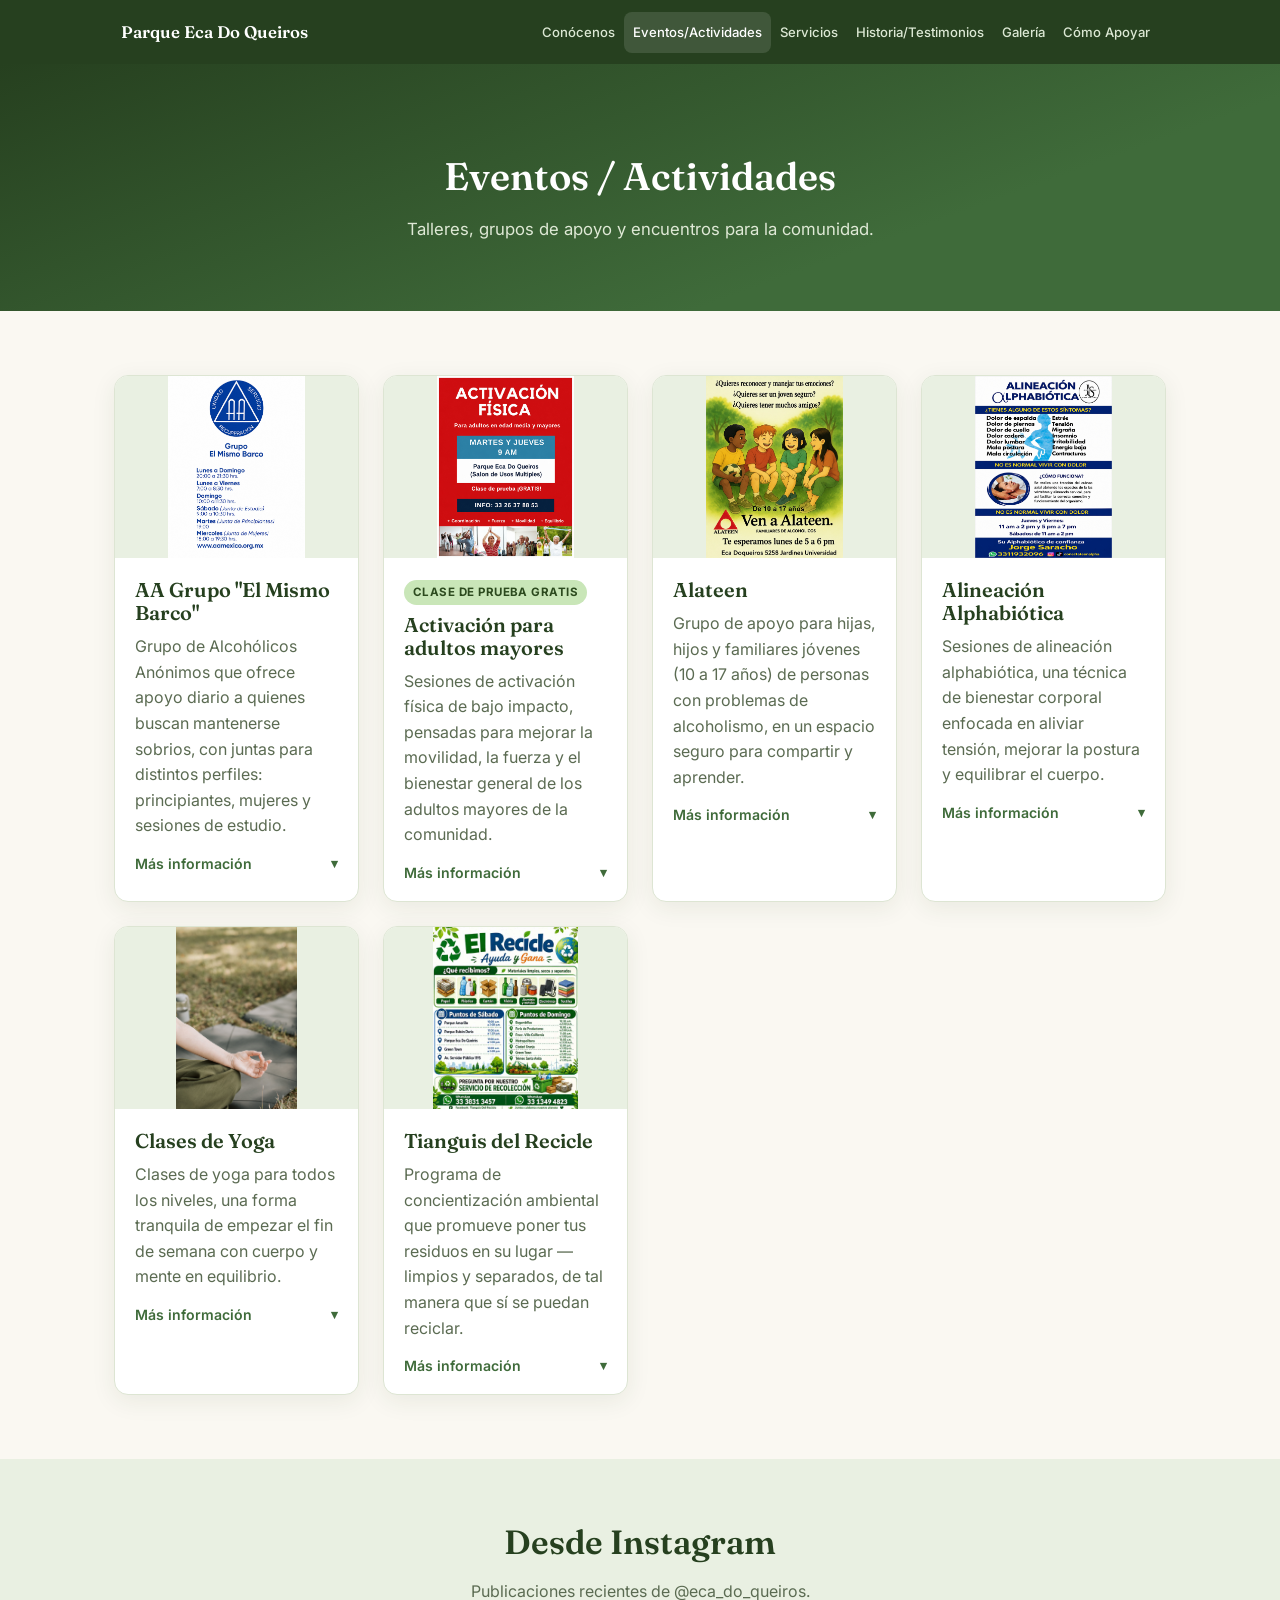
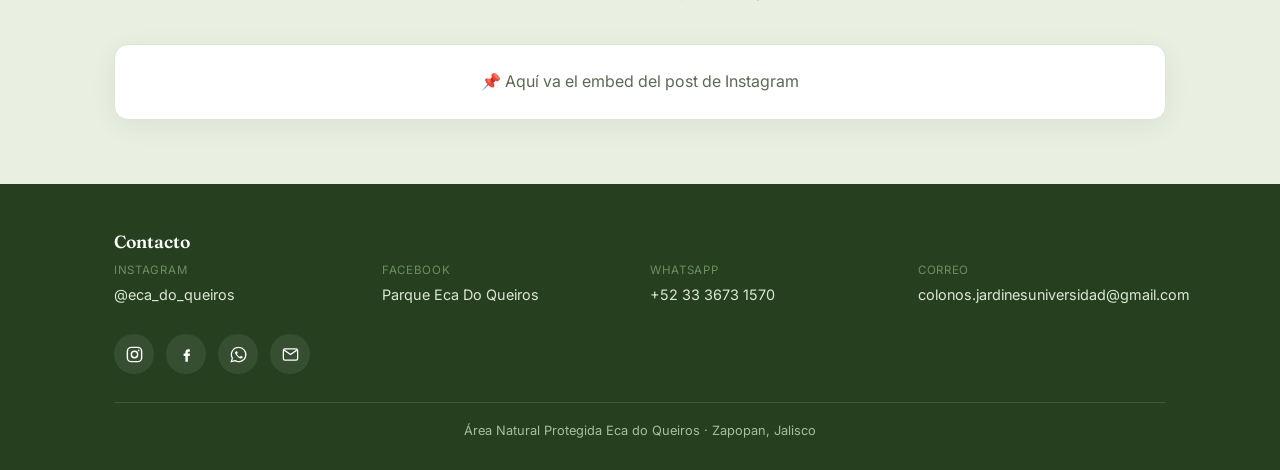
==== actividades.html @ 20d36bb4 "Update actividades.html" ====
<!DOCTYPE html>
<html lang="es">
<head>
<meta charset="UTF-8">
<meta name="viewport" content="width=device-width, initial-scale=1.0">
<title>Actividades · Parque Eca do Queiros</title>
<link rel="preconnect" href="https://fonts.googleapis.com">
<link href="https://fonts.googleapis.com/css2?family=Fraunces:wght@500;600;700&family=Inter:wght@400;500;600;700&display=swap" rel="stylesheet">
<link rel="stylesheet" href="css/style.css">
</head>
<body>

<nav class="navbar">
  <div class="nav-inner">
    <a class="nav-brand" href="index.html">Parque Eca Do Queiros</a>
    <button class="nav-toggle" aria-label="Abrir menú">☰</button>
    <ul class="nav-links">
      <li><a href="index.html">Conócenos</a></li>
      <li><a href="actividades.html" class="active">Eventos/Actividades</a></li>
      <li><a href="servicios.html">Servicios</a></li>
      <li><a href="historia.html">Historia/Testimonios</a></li>
      <li><a href="galeria.html">Galería</a></li>
      <li><a href="apoyar.html">Cómo Apoyar</a></li>
    </ul>
  </div>
</nav>

<header class="hero" style="padding-bottom:40px;">
  <div class="container">
    <h1 style="font-size:2.4rem;">Eventos / Actividades</h1>
    <p class="lead">Talleres, grupos de apoyo y encuentros para la comunidad.</p>
  </div>
</header>

<section class="section">
  <div class="container">
    <div class="grid">

      <!-- AA GRUPO EL MISMO BARCO -->
      <div class="card">
        <img class="card-photo" src="img/aa.jpg" alt="Flyer AA">
        <div class="card-body">
          <h3>AA Grupo "El Mismo Barco"</h3>
          <p>Grupo de Alcohólicos Anónimos que ofrece apoyo diario a quienes buscan mantenerse sobrios, con juntas para distintos perfiles: principiantes, mujeres y sesiones de estudio.</p>

          <button class="card-toggle">Más información <span class="chevron">▾</span></button>
          <div class="card-details">
            <div class="card-details-inner">
              <p style="margin.bottom:10px;"><strong>Horarios:</strong></p>
              <ul class="schedule-list">
                <li><span>Lunes a domingo</span><span class="price">8:00 pm – 9:30 pm</span></li>
                <li><span>Lunes a viernes</span><span class="price">7:00 am – 8:30 am</span></li>        
                <li><span>Martes<br>(junta de principiantes)</span><span class="price">7:00 pm</span></li>
                <li><span>Miércoles<br>(junta de mujeres)</span><span class="price">6:00 pm – 7:30 pm</span></li>
                <li><span>Sábados<br>(junta de estudio)</span><span class="price">9:00 am – 10:30 am</span></li>
                <li><span>Domingos</span><span class="price">10:00 am – 11:30 am</span></li>
              </ul>
            <p style="margin-bottom:10px;"><strong>Dónde:</strong> Salón de usos múltiples</p>
            </div>
          </div>
        </div>
      </div>

      <!-- ACTIVACIÓN PARA ADULTOS MAYORES -->
      <div class="card">
        <img class="card-photo" src="img/activacion.jpg" alt="Flyer activacion">
        <div class="card-body">
          <span class="pending-tag" style="background:#c9e6b8; color:#2c4a1e;">Clase de prueba gratis</span>
          <h3>Activación para adultos mayores</h3>
          <p>Sesiones de activación física de bajo impacto, pensadas para mejorar la movilidad, la fuerza y el bienestar general de los adultos mayores de la comunidad.</p>

          <button class="card-toggle">Más información <span class="chevron">▾</span></button>
          <div class="card-details">
            <div class="card-details-inner">
              <p><strong>Horario:</strong>
                <ul class="schedule-list">
                  <li><span>Martes y jueves</span><span class="price">9:00 am</span></li>
                </ul>
              <p><strong>Dónde:</strong> Área abierta del parque</p>
              <p style="margin:0;"><strong>Más información:</strong><br>
              WhatsApp: <a href="https://wa.me/523326378853" target="_blank" rel="noopener">33 2637 8853</a></p>
            </div>
          </div>
        </div>
      </div>

      <!-- ALATEEN -->
      <div class="card">
        <img class="card-photo" src="img/alateen.jpg" alt="Flyer alateen">
        <div class="card-body">
          <h3>Alateen</h3>
          <p>Grupo de apoyo para hijas, hijos y familiares jóvenes (10 a 17 años) de personas con problemas de alcoholismo, en un espacio seguro para compartir y aprender.</p>

          <button class="card-toggle">Más información <span class="chevron">▾</span></button>
          <div class="card-details">
            <div class="card-details-inner">
              <p><strong>Horario:</strong>
              <ul class="schedule-list">
                 <li><span>Lunes</span><span class="price">5:00 pm – 6:00 pm</span></li>
                </ul>
              <p><strong>Dónde:</strong> Salón de usos múltiples</p>
              <p style="margin:0;"><strong>Dirigido a:</strong> Familiares de personas alcohólicas, de 10 a 17 años.</p>
            </div>
          </div>
        </div>
      </div>

      <!-- ALINEACIÓN ALPHABIÓTICA -->
      <div class="card">
        <img class="card-photo" src="img/alineacion.jpg" alt="Alineacion alphabiotica">
        <div class="card-body">
          <h3>Alineación Alphabiótica</h3>
          <p>Sesiones de alineación alphabiótica, una técnica de bienestar corporal enfocada en aliviar tensión, mejorar la postura y equilibrar el cuerpo.</p>

          <button class="card-toggle">Más información <span class="chevron">▾</span></button>
          <div class="card-details">
            <div class="card-details-inner">
               <p style="margin.bottom:10px;"><strong>Horarios:</strong></p>
              <ul class="schedule-list">
                <li><span>Jueves y viernes</span><span class="price">11:00 am – 2:00 pm</span></li>
                <li><span>Jueves y viernes</span><span class="price">5:00 pm – 7:00 pm</span></li>
                <li><span>Sábados</span><span class="price">11:00 am – 2:00 pm</span></li>
              </ul>
              <p style="margin-bottom:10px;"><strong>Dónde:</strong> Salón de usos múltiples</p>
            </div>
          </div>
        </div>
      </div>

      <!-- YOGA -->
      <div class="card">
        <img class="card-photo" src="img/yoga.jpg" alt="Clase de yoga">
        <div class="card-body">
          <h3>Clases de Yoga</h3>
          <p>Clases de yoga para todos los niveles, una forma tranquila de empezar el fin de semana con cuerpo y mente en equilibrio.</p>

          <button class="card-toggle">Más información <span class="chevron">▾</span></button>
          <div class="card-details">
            <div class="card-details-inner">
              <p><strong>Horario:</strong>
              <ul class="schedule-list">
                 <li><span>Sábados</span><span class="price">8:00 am – 9:00 am</span></li>
                </ul>
              <p style="margin:0;"><strong>Dónde:</strong> Área abierta del parque</p>
              <p style="margin:0;"><strong>Más información:</strong><br>
              WhatsApp: <a href="https://wa.me/523336731570" target="_blank" rel="noopener">+52 33 3673 1570</a></p>
            </div>
          </div>
        </div>
      </div>

      <!-- TIANGUIS DEL RECICLE -->
      <div class="card">
        <img class="card-photo" src="img/tianguis.jpg" alt="Flyer tianguis">
        <div class="card-body">
          <h3>Tianguis del Recicle</h3>
          <p>Programa de concientización ambiental que promueve poner tus residuos en su lugar — limpios y separados, de tal manera que sí se puedan reciclar.</p>

          <button class="card-toggle">Más información <span class="chevron">▾</span></button>
          <div class="card-details">
            <div class="card-details-inner">
              <p><strong>Horario:</strong>
              <ul class="schedule-list">
                 <li><span>Sábados</span><span class="price">11:00 am – 1:00 pm</span></li>
               </ul>
              <p style="margin:0;"><strong>Dónde:</strong> Enfrente del ecobloque</p>            
            </div>
          </div>
        </div>
      </div>

    </div>
  </div>
</section>

<!-- ===================== INSTAGRAM EMBEBIDO ===================== -->
<section class="section section-alt">
  <div class="container">
    <div class="section-head">
      <h2>Desde Instagram</h2>
      <p>Publicaciones recientes de @eca_do_queiros.</p>
    </div>

    <!--
      ======================================================================
      CÓMO EMBEBER UN POST DE INSTAGRAM (para quien edite el sitio):

      1. Abre el post en Instagram (desde la app o la web).
      2. Toca los tres puntos (•••) → "Insertar" / "Embed".
      3. Instagram te da un bloque de código <blockquote class="instagram-media">...
         Cópialo completo.
      4. Pega ese bloque en lugar del <blockquote> de ejemplo de abajo.
      5. Asegúrate de que este script siga presente al final de la página:
         <script async src="https://www.instagram.com/embed.js"></script>
         (ya está incluido más abajo, no lo borres).

      NOTA: solo funciona con publicaciones del feed o reels ya guardados.
      Las historias (que desaparecen en 24h) no se pueden embeber así.
      ======================================================================
    -->
    <div class="embed-wrap" style="padding:24px; text-align:center;">
      <p style="margin:0; color:var(--text-soft);">
        📌 Aquí va el embed del post de Instagram 
      </p>
    </div>
    <!-- Ejemplo de cómo se vería el bloque real (reemplázalo):
    <blockquote class="instagram-media" data-instgrm-permalink="https://www.instagram.com/p/EJEMPLO/">
    </blockquote>
    <script async src="https://www.instagram.com/embed.js"></script>
    -->
  </div>
</section>

<footer>
  <div class="container">
    <h3>Contacto</h3>
    <div class="footer-grid">
      <div class="footer-item"><span class="label">Instagram</span>@eca_do_queiros</div>
      <div class="footer-item"><span class="label">Facebook</span>Parque Eca Do Queiros</div>
      <div class="footer-item"><span class="label">WhatsApp</span>+52 33 3673 1570</div>
      <div class="footer-item"><span class="label">Correo</span>colonos.jardinesuniversidad@gmail.com</div>
    </div>
    <div class="social-icons">
      <a href="https://instagram.com/eca_do_queiros" target="_blank" rel="noopener" aria-label="Instagram">
        <svg viewBox="0 0 24 24"><rect x="3" y="3" width="18" height="18" rx="5" fill="none" stroke="currentColor" stroke-width="1.8"/><circle cx="12" cy="12" r="4" fill="none" stroke="currentColor" stroke-width="1.8"/><circle cx="17.2" cy="6.8" r="1.1" fill="currentColor"/></svg>
      </a>
      <a href="https://facebook.com/ParqueEcaDoQueiros" target="_blank" rel="noopener" aria-label="Facebook">
        <svg viewBox="0 0 24 24"><path d="M14 8.5h2.2V5.3h-2.2c-2 0-3.4 1.4-3.4 3.6v1.9H8.4v3.1h2.2V21h3.1v-7.1h2.3l.4-3.1h-2.7V9.2c0-.5.3-.7.8-.7Z" fill="currentColor"/></svg>
      </a>
      <a href="https://wa.me/523336731570" target="_blank" rel="noopener" aria-label="WhatsApp">
        <svg viewBox="0 0 24 24"><path d="M12 3a9 9 0 0 0-7.7 13.6L3 21l4.6-1.3A9 9 0 1 0 12 3Z" fill="none" stroke="currentColor" stroke-width="1.6"/><path d="M8.7 8.4c.2-.5.4-.5.6-.5h.5c.2 0 .4 0 .5.4.2.5.6 1.5.6 1.6.1.1.1.3 0 .4-.1.2-.1.3-.3.4l-.4.5c-.1.2-.3.3-.1.6.2.3.7 1.1 1.5 1.8.9.8 1.6 1 1.9 1.2.3.1.4.1.6-.1l.6-.7c.2-.2.4-.2.6-.1l1.5.7c.2.1.3.1.4.3.1.2.1.9-.2 1.3-.3.5-1.3 1-1.9 1-.6 0-1.9-.3-3.6-1.7-2-1.7-3.2-3.7-3.4-4.3-.2-.6-.7-1.5-.2-2.6Z" fill="currentColor"/></svg>
      </a>
      <a href="mailto:colonos.jardinesuniversidad@gmail.com" aria-label="Correo">
        <svg viewBox="0 0 24 24"><rect x="3" y="5" width="18" height="14" rx="2" fill="none" stroke="currentColor" stroke-width="1.6"/><path d="M4 6.5 12 12l8-5.5" fill="none" stroke="currentColor" stroke-width="1.6"/></svg>
      </a>
    </div>
    <div class="footer-bottom">Área Natural Protegida Eca do Queiros · Zapopan, Jalisco</div>
  </div>
</footer>

<script src="js/main.js"></script>
</body>
</html>
---- css/style.css ----
/* ==========================================================
   Área Natural Protegida Eca do Queiros — hoja de estilos
   Paleta: verdes del parque + crema cálido
   ========================================================== */

:root {
  --green-dark: #26401f;
  --green-mid: #3f6b3a;
  --green-soft: #6b8f5f;
  --green-pale: #e9f0e2;
  --cream: #faf8f2;
  --text: #223019;
  --text-soft: #5b6b52;
  --border: #dde5d3;
  --white: #ffffff;
  --shadow: 0 6px 24px rgba(38, 64, 31, 0.08);
  --radius: 14px;
}

* { box-sizing: border-box; }

html { scroll-behavior: smooth; }

body {
  margin: 0;
  font-family: 'Inter', -apple-system, BlinkMacSystemFont, 'Segoe UI', sans-serif;
  color: var(--text);
  background: var(--cream);
  line-height: 1.6;
}

h1, h2, h3 {
  font-family: 'Fraunces', Georgia, serif;
  color: var(--green-dark);
  line-height: 1.15;
  margin: 0 0 0.5em;
}

h1 { font-size: clamp(2rem, 5vw, 3.2rem); font-weight: 600; }
h2 { font-size: clamp(1.5rem, 3vw, 2.1rem); font-weight: 600; }
h3 { font-size: 1.25rem; font-weight: 600; }

p { margin: 0 0 1em; color: var(--text-soft); }

a { color: inherit; }

.container {
  max-width: 1100px;
  margin: 0 auto;
  padding: 0 24px;
}

/* ---------- Navbar ---------- */
.navbar {
  background: var(--green-dark);
  position: sticky;
  top: 0;
  z-index: 50;
}
.nav-inner {
  max-width: 1280px;
  margin: 0 auto;
  padding: 0 24px;
  display: flex;
  align-items: center;
  justify-content: space-around;
  height: 64px;
}
.nav-brand {
  color: var(--white);
  font-family: 'Fraunces', serif;
  font-weight: 600;
  font-size: 1.05rem;
  text-decoration: none;
  white-space: nowrap;
  margin-right: 32px;
  flex-shrink: 0;
}
.nav-links {
  display: flex;
  gap: 0;
  list-style: none;
  margin: 0; padding: 0;
  flex-wrap: nowrap;
}
.nav-links a {
  display: block;
  color: #dce8d4;
  text-decoration: none;
  white-space: nowrap;
  font-size: 0.82rem;
  font-weight: 500;
  padding: 10px 9px;
  border-radius: 8px;
  transition: background 0.15s, color 0.15s;
}
.nav-links a:hover,
.nav-links a.active {
  background: rgba(255,255,255,0.12);
  color: var(--white);
}
.nav-toggle {
  display: none;
  background: none;
  border: none;
  color: var(--white);
  font-size: 1.5rem;
  cursor: pointer;
}

@media (max-width: 860px) {
  .nav-toggle { display: block; }
  .nav-links {
    position: absolute;
    top: 64px; left: 0; right: 0;
    background: var(--green-dark);
    flex-direction: column;
    padding: 8px 16px 16px;
    display: none;
  }
  .nav-links.open { display: flex; }
}

/* ---------- Hero ---------- */
.hero {
  background: linear-gradient(160deg, var(--green-dark), var(--green-mid) 70%);
  color: var(--white);
  text-align: center;
  padding: 90px 24px 70px;
}
.hero h1 { color: var(--white); margin-bottom: 18px; }
.hero p.lead {
  color: #dfe9d6;
  max-width: 620px;
  margin: 0 auto 28px;
  font-size: 1.05rem;
}
.hero-location {
  display: inline-flex;
  align-items: center;
  gap: 6px;
  color: #cfe0c4;
  text-decoration: none;
  font-size: 0.92rem;
  margin-bottom: 32px;
}
.hero-actions {
  display: flex;
  gap: 14px;
  justify-content: center;
  flex-wrap: wrap;
}

/* ---------- Buttons ---------- */
.btn {
  display: inline-flex;
  align-items: center;
  gap: 8px;
  padding: 12px 22px;
  border-radius: 999px;
  font-weight: 600;
  font-size: 0.92rem;
  text-decoration: none;
  border: 1.5px solid transparent;
  cursor: pointer;
  transition: transform 0.15s, background 0.15s;
}
.btn:hover { transform: translateY(-1px); }
.btn-primary { background: var(--white); color: var(--green-dark); }
.btn-outline { background: transparent; color: var(--white); border-color: rgba(255,255,255,0.5); }

/* ---------- Sections ---------- */
.section { padding: 64px 24px; }
.section-alt { background: var(--green-pale); }
.section-head { text-align: center; max-width: 640px; margin: 0 auto 40px; }

/* ---------- Cards / grid ---------- */
.grid {
  display: grid;
  gap: 24px;
  grid-template-columns: repeat(auto-fit, minmax(230px, 1fr));
}
.card {
  background: var(--white);
  border: 1px solid var(--border);
  border-radius: var(--radius);
  overflow: hidden;
  box-shadow: var(--shadow);
  display: flex;
  flex-direction: column;
}
.card-body { padding: 20px; }
.card-icon {
  width: 42px; height: 42px;
  display: flex; align-items: center; justify-content: center;
  background: var(--green-pale);
  border-radius: 10px;
  font-size: 1.3rem;
  margin-bottom: 12px;
}
.card ul { margin: 10px 0 0; padding-left: 18px; color: var(--text-soft); font-size: 0.94rem; }
.card .meta { font-size: 0.85rem; color: var(--green-mid); font-weight: 600; margin-top: 10px; }

/* ---------- Photo placeholder ---------- */
.photo-placeholder {
  aspect-ratio: 4 / 3;
  width: 100%;
  background: repeating-linear-gradient(135deg, #eef2e8, #eef2e8 10px, #e4ead9 10px, #e4ead9 20px);
  border: 2px dashed var(--green-soft);
  display: flex;
  align-items: center;
  justify-content: center;
  text-align: center;
  color: var(--green-mid);
  font-size: 0.85rem;
  font-weight: 600;
  padding: 12px;
}

/* ---------- Info box ---------- */
.info-box {
  background: var(--white);
  border: 1px solid var(--border);
  border-radius: var(--radius);
  padding: 20px 24px;
  margin: 18px 0;
}
.info-box.pending {
  border-style: dashed;
  border-color: var(--green-soft);
  background: var(--green-pale);
}
.pending-tag {
  display: inline-block;
  background: #f4c94a;
  color: #4a3a00;
  font-size: 0.72rem;
  font-weight: 700;
  text-transform: uppercase;
  letter-spacing: 0.04em;
  padding: 3px 9px;
  border-radius: 999px;
  margin-bottom: 8px;
}

/* ---------- Table ---------- */
table.simple {
  width: 100%;
  border-collapse: collapse;
  background: var(--white);
  border-radius: var(--radius);
  overflow: hidden;
  box-shadow: var(--shadow);
}
table.simple th, table.simple td {
  padding: 12px 16px;
  text-align: left;
  border-bottom: 1px solid var(--border);
  font-size: 0.94rem;
}
table.simple th {
  background: var(--green-dark);
  color: var(--white);
  font-weight: 600;
}

/* ---------- Testimonials ---------- */
.testimonial {
  background: var(--white);
  border-radius: var(--radius);
  padding: 24px;
  box-shadow: var(--shadow);
  border-left: 4px solid var(--green-mid);
}
.testimonial .name { font-weight: 600; color: var(--green-dark); margin-top: 10px; }

/* ---------- Gallery ---------- */
.gallery-grid {
  display: grid;
  grid-template-columns: repeat(auto-fit, minmax(180px, 1fr));
  gap: 14px;
}

/* ---------- Footer ---------- */
footer {
  background: var(--green-dark);
  color: #dce8d4;
  padding: 48px 24px 28px;
}
footer h3 { color: var(--white); font-size: 1.1rem; }
.footer-grid {
  display: grid;
  grid-template-columns: repeat(auto-fit, minmax(160px, 1fr));
  gap: 20px;
  margin-bottom: 28px;
}
.footer-item { font-size: 0.9rem; }
.footer-item .label {
  display: block;
  text-transform: uppercase;
  font-size: 0.72rem;
  letter-spacing: 0.06em;
  color: var(--green-soft);
  margin-bottom: 4px;
}
.social-icons {
  display: flex;
  gap: 12px;
  margin-bottom: 28px;
}
.social-icons a {
  width: 40px; height: 40px;
  border-radius: 50%;
  background: rgba(255,255,255,0.08);
  display: flex;
  align-items: center;
  justify-content: center;
  color: var(--white);
  text-decoration: none;
  transition: background 0.15s, transform 0.15s;
}
.social-icons a:hover {
  background: rgba(255,255,255,0.2);
  transform: translateY(-2px);
}
.social-icons svg { width: 19px; height: 19px; fill: currentColor; }
.footer-bottom {
  border-top: 1px solid rgba(255,255,255,0.12);
  padding-top: 18px;
  font-size: 0.8rem;
  color: #a9bd9c;
  text-align: center;
}

/* ---------- Embed wrappers ---------- */
.embed-wrap {
  border-radius: var(--radius);
  overflow: hidden;
  box-shadow: var(--shadow);
  border: 1px solid var(--border);
  background: var(--white);
}
.embed-wrap iframe { display: block; width: 100%; border: none; }

/* ---------- Card toggle (clic para ver más) ---------- */
.card-toggle {
  display: flex;
  align-items: center;
  justify-content: space-between;
  width: 100%;
  background: none;
  border: none;
  padding: 0;
  margin-top: 14px;
  cursor: pointer;
  font-weight: 600;
  font-size: 0.88rem;
  color: var(--green-mid);
  font-family: inherit;
}
.card-toggle .chevron {
  transition: transform 0.2s ease;
  font-size: 0.8rem;
}
.card.open .card-toggle .chevron { transform: rotate(180deg); }
.card-details {
  max-height: 0;
  overflow: hidden;
  transition: max-height 0.3s ease;
}
.card.open .card-details { max-height: 700px; }
.card-details-inner {
  padding-top: 14px;
  margin-top: 14px;
  border-top: 1px solid var(--border);
  font-size: 0.92rem;
}
.card-details-inner p { margin: 0 0 10px; }
.card-details-inner ul { margin: 0 0 10px; padding-left: 18px; }
.menu-list { list-style: none; margin: 0; padding: 0; }
.menu-list li {
  display: flex;
  justify-content: space-between;
  padding: 6px 0;
  border-bottom: 1px dashed var(--border);
  font-size: 0.92rem;
}
.menu-list li:last-child { border-bottom: none; }
.menu-list .price { font-weight: 600; color: var(--green-dark); }

/* Variante para horarios con textos largos (día + rango de horas) */
.schedule-list {
  list-style: none;
  margin: 0;
  padding: 0;
}
.schedule-list li {
  display: flex;
  flex-direction: column;
  align-items: flex-start;
  gap: 2px;
  padding: 10px 0;
  border-bottom: 1px dashed var(--border);
}
.schedule-list li:last-child { border-bottom: none; }
.schedule-list .price { font-weight: 600; color: var(--green-dark); }

/* ---------- Card as a clickable link (Servicios / Inicio) ---------- */
.card-link {
  text-decoration: none;
  color: inherit;
  cursor: pointer;
  transition: transform 0.18s ease, box-shadow 0.18s ease;
}
.card-link:hover {
  transform: translateY(-4px);
  box-shadow: 0 14px 32px rgba(38, 64, 31, 0.16);
}
.card-more {
  display: inline-flex;
  align-items: center;
  gap: 4px;
  margin-top: 14px;
  font-weight: 600;
  font-size: 0.88rem;
  color: var(--green-mid);
}
.back-link {
  display: inline-block;
  color: #cfe0c4;
  text-decoration: none;
  font-size: 0.88rem;
  margin-bottom: 12px;
}
.back-link:hover { text-decoration: underline; }

/* ---------- Fotos reales (reemplazan a .photo-placeholder) ---------- */
.card-photo {
  aspect-ratio: 4 / 3;
  width: 100%;
  height: auto;
  object-fit: contain;
  background: var(--green-pale);
  display: block;
  cursor: pointer;
}
.photo-detail {
  max-width: 380px;
  margin: 0 auto 24px;
}
.gallery-grid img {
  aspect-ratio: 4 / 3;
  width: 100%;
  object-fit: contain;
  background: var(--green-pale);
  border-radius: var(--radius);
  display: block;
  box-shadow: var(--shadow);
  cursor: pointer;
}

/* ---------- Lightbox (clic en una foto para verla en grande) ---------- */
.lightbox-overlay {
  position: fixed;
  inset: 0;
  background: rgba(20, 30, 15, 0.88);
  display: flex;
  align-items: center;
  justify-content: center;
  z-index: 999;
  padding: 32px;
  cursor: zoom-out;
  animation: lightbox-fade 0.15s ease;
}
@keyframes lightbox-fade {
  from { opacity: 0; }
  to { opacity: 1; }
}
.lightbox-overlay img {
  max-width: 90vw;
  max-height: 90vh;
  border-radius: 10px;
  box-shadow: 0 20px 60px rgba(0,0,0,0.4);
  cursor: default;
}
.lightbox-close {
  position: absolute;
  top: 20px;
  right: 28px;
  color: var(--white);
  font-size: 2rem;
  line-height: 1;
  cursor: pointer;
  background: none;
  border: none;
}
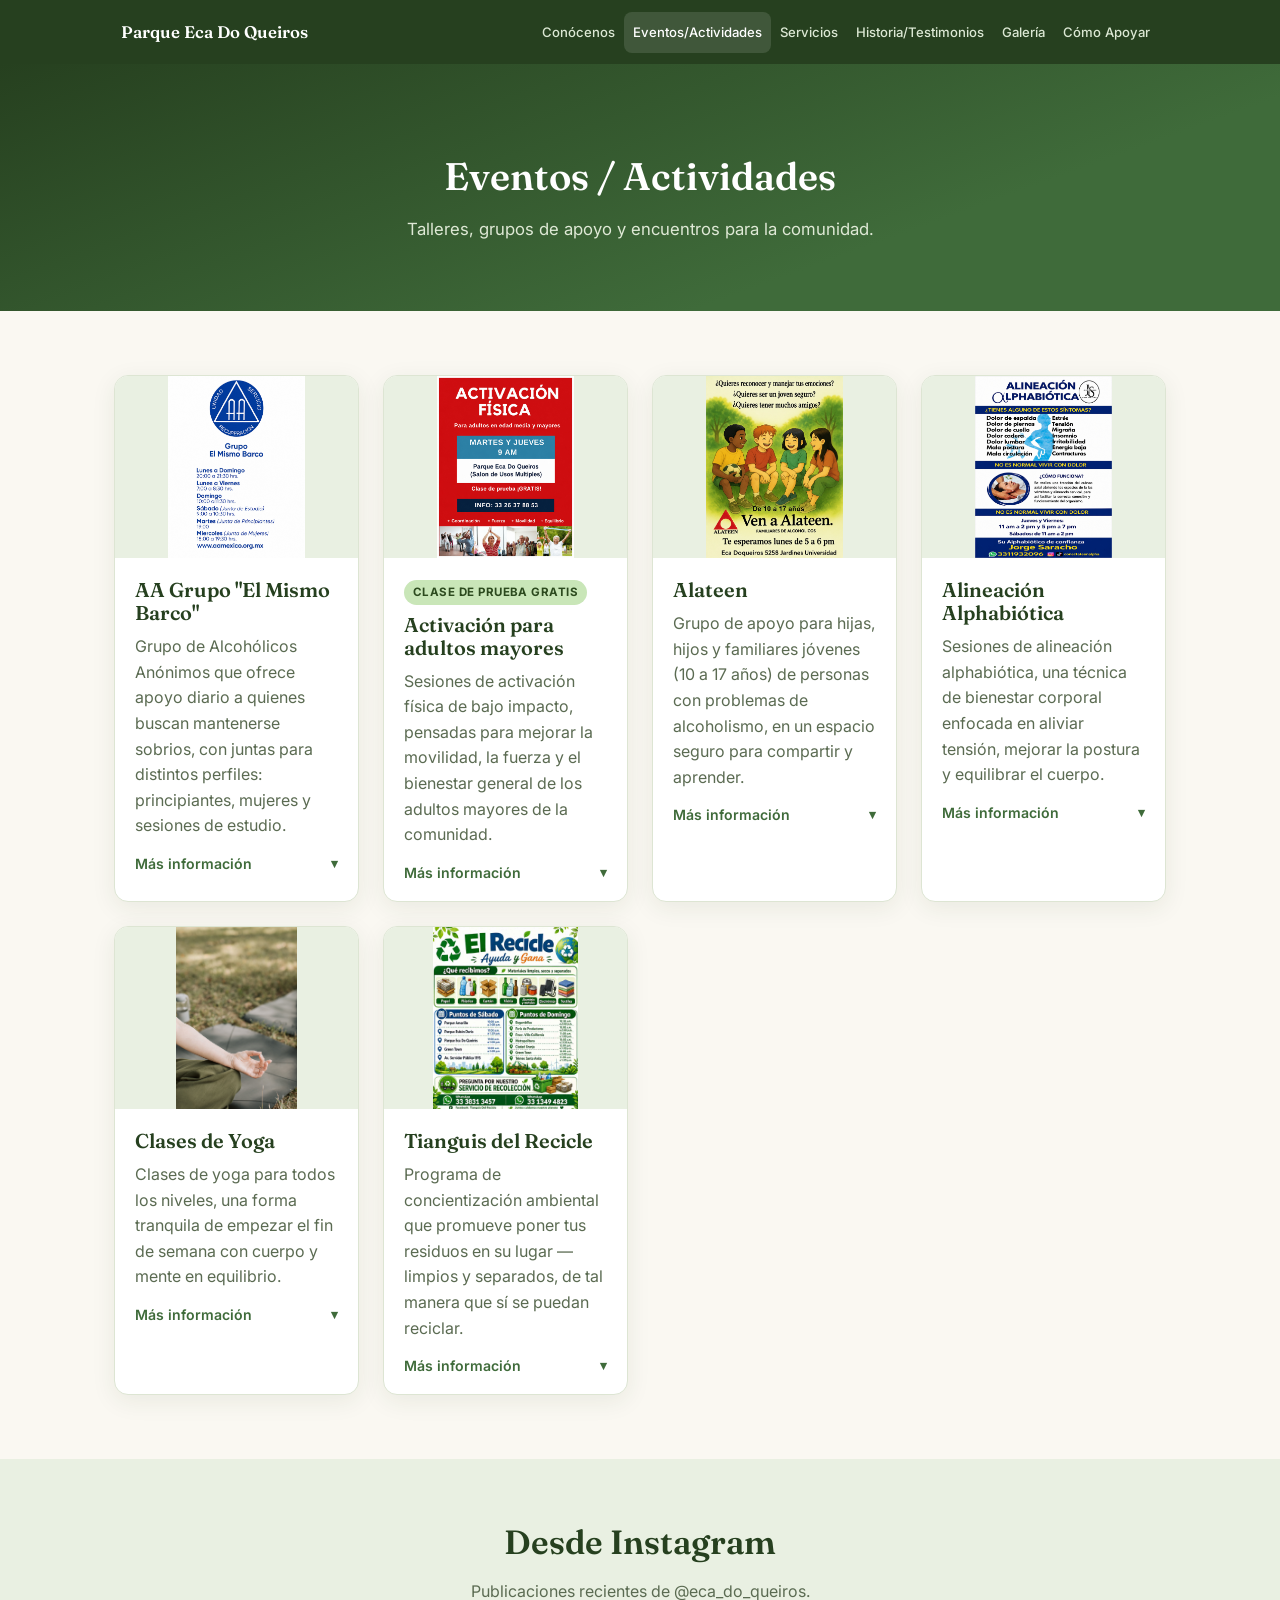
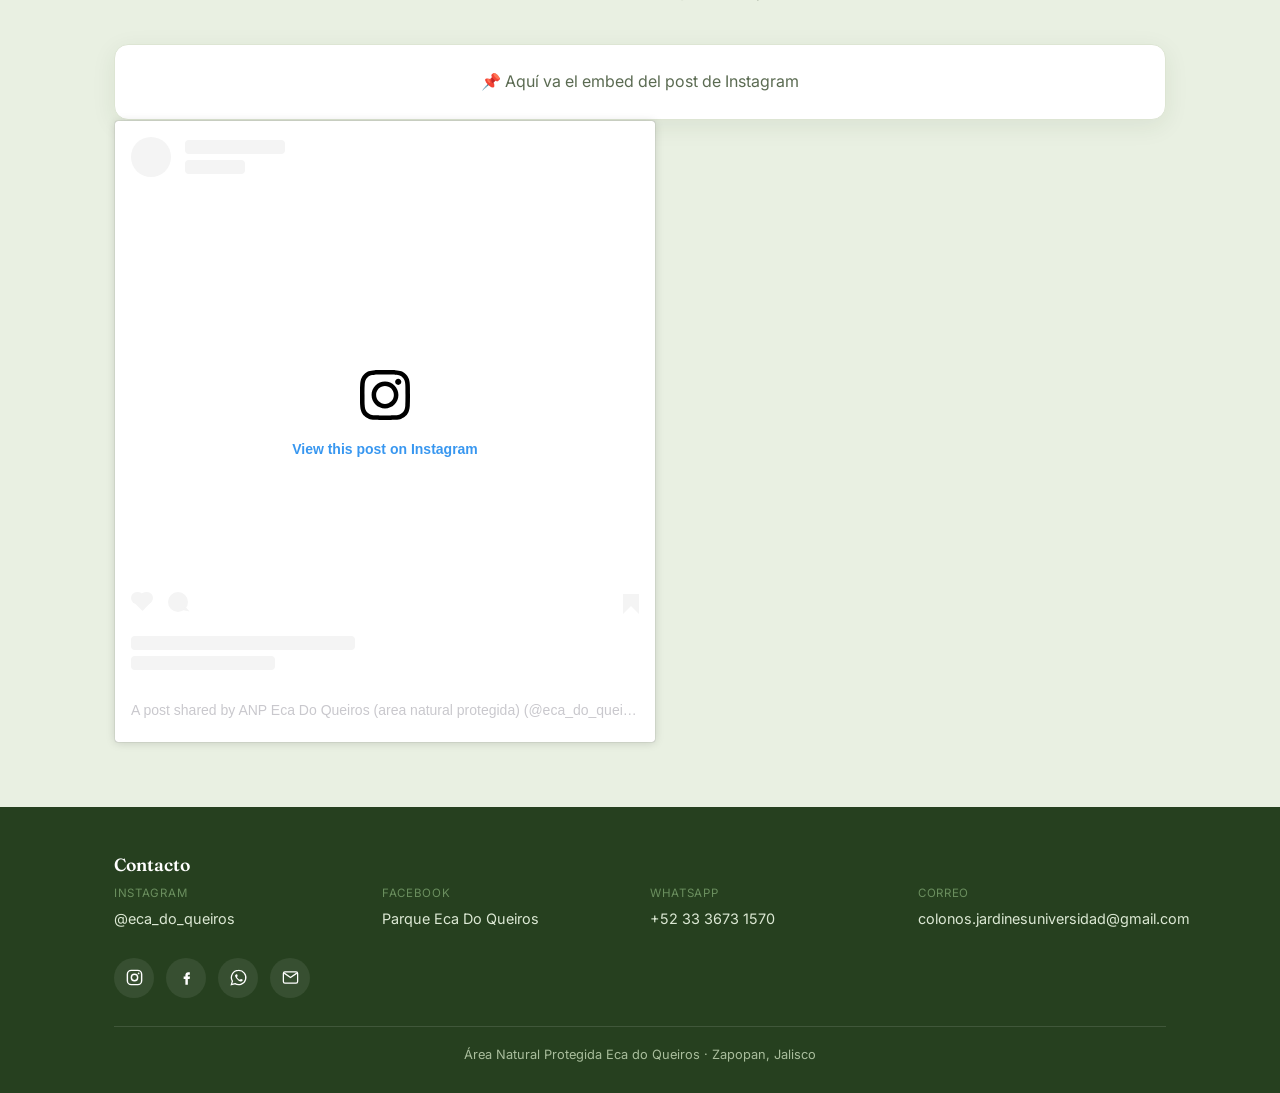
==== commit 1eff614e: "Update actividades.html" ====
--- a/actividades.html
+++ b/actividades.html
@@ -203,6 +203,9 @@
         📌 Aquí va el embed del post de Instagram 
       </p>
     </div>
+    <blockquote class="instagram-media" data-instgrm-captioned data-instgrm-permalink="https://www.instagram.com/p/DbtnmydgW6K/?utm_source=ig_embed&amp;utm_campaign=loading" data-instgrm-version="14" style=" background:#FFF; border:0; border-radius:3px; box-shadow:0 0 1px 0 rgba(0,0,0,0.5),0 1px 10px 0 rgba(0,0,0,0.15); margin: 1px; max-width:540px; min-width:326px; padding:0; width:99.375%; width:-webkit-calc(100% - 2px); width:calc(100% - 2px);"><div style="padding:16px;"> <a href="https://www.instagram.com/p/DbtnmydgW6K/?utm_source=ig_embed&amp;utm_campaign=loading" style=" background:#FFFFFF; line-height:0; padding:0 0; text-align:center; text-decoration:none; width:100%;" target="_blank"> <div style=" display: flex; flex-direction: row; align-items: center;"> <div style="background-color: #F4F4F4; border-radius: 50%; flex-grow: 0; height: 40px; margin-right: 14px; width: 40px;"></div> <div style="display: flex; flex-direction: column; flex-grow: 1; justify-content: center;"> <div style=" background-color: #F4F4F4; border-radius: 4px; flex-grow: 0; height: 14px; margin-bottom: 6px; width: 100px;"></div> <div style=" background-color: #F4F4F4; border-radius: 4px; flex-grow: 0; height: 14px; width: 60px;"></div></div></div><div style="padding: 19% 0;"></div> <div style="display:block; height:50px; margin:0 auto 12px; width:50px;"><svg width="50px" height="50px" viewBox="0 0 60 60" version="1.1" xmlns="https://www.w3.org/2000/svg" xmlns:xlink="https://www.w3.org/1999/xlink"><g stroke="none" stroke-width="1" fill="none" fill-rule="evenodd"><g transform="translate(-511.000000, -20.000000)" fill="#000000"><g><path d="M556.869,30.41 C554.814,30.41 553.148,32.076 553.148,34.131 C553.148,36.186 554.814,37.852 556.869,37.852 C558.924,37.852 560.59,36.186 560.59,34.131 C560.59,32.076 558.924,30.41 556.869,30.41 M541,60.657 C535.114,60.657 530.342,55.887 530.342,50 C530.342,44.114 535.114,39.342 541,39.342 C546.887,39.342 551.658,44.114 551.658,50 C551.658,55.887 546.887,60.657 541,60.657 M541,33.886 C532.1,33.886 524.886,41.1 524.886,50 C524.886,58.899 532.1,66.113 541,66.113 C549.9,66.113 557.115,58.899 557.115,50 C557.115,41.1 549.9,33.886 541,33.886 M565.378,62.101 C565.244,65.022 564.756,66.606 564.346,67.663 C563.803,69.06 563.154,70.057 562.106,71.106 C561.058,72.155 560.06,72.803 558.662,73.347 C557.607,73.757 556.021,74.244 553.102,74.378 C549.944,74.521 548.997,74.552 541,74.552 C533.003,74.552 532.056,74.521 528.898,74.378 C525.979,74.244 524.393,73.757 523.338,73.347 C521.94,72.803 520.942,72.155 519.894,71.106 C518.846,70.057 518.197,69.06 517.654,67.663 C517.244,66.606 516.755,65.022 516.623,62.101 C516.479,58.943 516.448,57.996 516.448,50 C516.448,42.003 516.479,41.056 516.623,37.899 C516.755,34.978 517.244,33.391 517.654,32.338 C518.197,30.938 518.846,29.942 519.894,28.894 C520.942,27.846 521.94,27.196 523.338,26.654 C524.393,26.244 525.979,25.756 528.898,25.623 C532.057,25.479 533.004,25.448 541,25.448 C548.997,25.448 549.943,25.479 553.102,25.623 C556.021,25.756 557.607,26.244 558.662,26.654 C560.06,27.196 561.058,27.846 562.106,28.894 C563.154,29.942 563.803,30.938 564.346,32.338 C564.756,33.391 565.244,34.978 565.378,37.899 C565.522,41.056 565.552,42.003 565.552,50 C565.552,57.996 565.522,58.943 565.378,62.101 M570.82,37.631 C570.674,34.438 570.167,32.258 569.425,30.349 C568.659,28.377 567.633,26.702 565.965,25.035 C564.297,23.368 562.623,22.342 560.652,21.575 C558.743,20.834 556.562,20.326 553.369,20.18 C550.169,20.033 549.148,20 541,20 C532.853,20 531.831,20.033 528.631,20.18 C525.438,20.326 523.257,20.834 521.349,21.575 C519.376,22.342 517.703,23.368 516.035,25.035 C514.368,26.702 513.342,28.377 512.574,30.349 C511.834,32.258 511.326,34.438 511.181,37.631 C511.035,40.831 511,41.851 511,50 C511,58.147 511.035,59.17 511.181,62.369 C511.326,65.562 511.834,67.743 512.574,69.651 C513.342,71.625 514.368,73.296 516.035,74.965 C517.703,76.634 519.376,77.658 521.349,78.425 C523.257,79.167 525.438,79.673 528.631,79.82 C531.831,79.965 532.853,80.001 541,80.001 C549.148,80.001 550.169,79.965 553.369,79.82 C556.562,79.673 558.743,79.167 560.652,78.425 C562.623,77.658 564.297,76.634 565.965,74.965 C567.633,73.296 568.659,71.625 569.425,69.651 C570.167,67.743 570.674,65.562 570.82,62.369 C570.966,59.17 571,58.147 571,50 C571,41.851 570.966,40.831 570.82,37.631"></path></g></g></g></svg></div><div style="padding-top: 8px;"> <div style=" color:#3897f0; font-family:Arial,sans-serif; font-size:14px; font-style:normal; font-weight:550; line-height:18px;">View this post on Instagram</div></div><div style="padding: 12.5% 0;"></div> <div style="display: flex; flex-direction: row; margin-bottom: 14px; align-items: center;"><div> <div style="background-color: #F4F4F4; border-radius: 50%; height: 12.5px; width: 12.5px; transform: translateX(0px) translateY(7px);"></div> <div style="background-color: #F4F4F4; height: 12.5px; transform: rotate(-45deg) translateX(3px) translateY(1px); width: 12.5px; flex-grow: 0; margin-right: 14px; margin-left: 2px;"></div> <div style="background-color: #F4F4F4; border-radius: 50%; height: 12.5px; width: 12.5px; transform: translateX(9px) translateY(-18px);"></div></div><div style="margin-left: 8px;"> <div style=" background-color: #F4F4F4; border-radius: 50%; flex-grow: 0; height: 20px; width: 20px;"></div> <div style=" width: 0; height: 0; border-top: 2px solid transparent; border-left: 6px solid #f4f4f4; border-bottom: 2px solid transparent; transform: translateX(16px) translateY(-4px) rotate(30deg)"></div></div><div style="margin-left: auto;"> <div style=" width: 0px; border-top: 8px solid #F4F4F4; border-right: 8px solid transparent; transform: translateY(16px);"></div> <div style=" background-color: #F4F4F4; flex-grow: 0; height: 12px; width: 16px; transform: translateY(-4px);"></div> <div style=" width: 0; height: 0; border-top: 8px solid #F4F4F4; border-left: 8px solid transparent; transform: translateY(-4px) translateX(8px);"></div></div></div> <div style="display: flex; flex-direction: column; flex-grow: 1; justify-content: center; margin-bottom: 24px;"> <div style=" background-color: #F4F4F4; border-radius: 4px; flex-grow: 0; height: 14px; margin-bottom: 6px; width: 224px;"></div> <div style=" background-color: #F4F4F4; border-radius: 4px; flex-grow: 0; height: 14px; width: 144px;"></div></div></a><p style=" color:#c9c8cd; font-family:Arial,sans-serif; font-size:14px; line-height:17px; margin-bottom:0; margin-top:8px; overflow:hidden; padding:8px 0 7px; text-align:center; text-overflow:ellipsis; white-space:nowrap;"><a href="https://www.instagram.com/p/DbtnmydgW6K/?utm_source=ig_embed&amp;utm_campaign=loading" style=" color:#c9c8cd; font-family:Arial,sans-serif; font-size:14px; font-style:normal; font-weight:normal; line-height:17px; text-decoration:none;" target="_blank">A post shared by ANP Eca Do Queiros (area natural protegida) (@eca_do_queiros)</a></p></div></blockquote>
+<script async src="//www.instagram.com/embed.js"></script>
+
     <!-- Ejemplo de cómo se vería el bloque real (reemplázalo):
     <blockquote class="instagram-media" data-instgrm-permalink="https://www.instagram.com/p/EJEMPLO/">
     </blockquote>
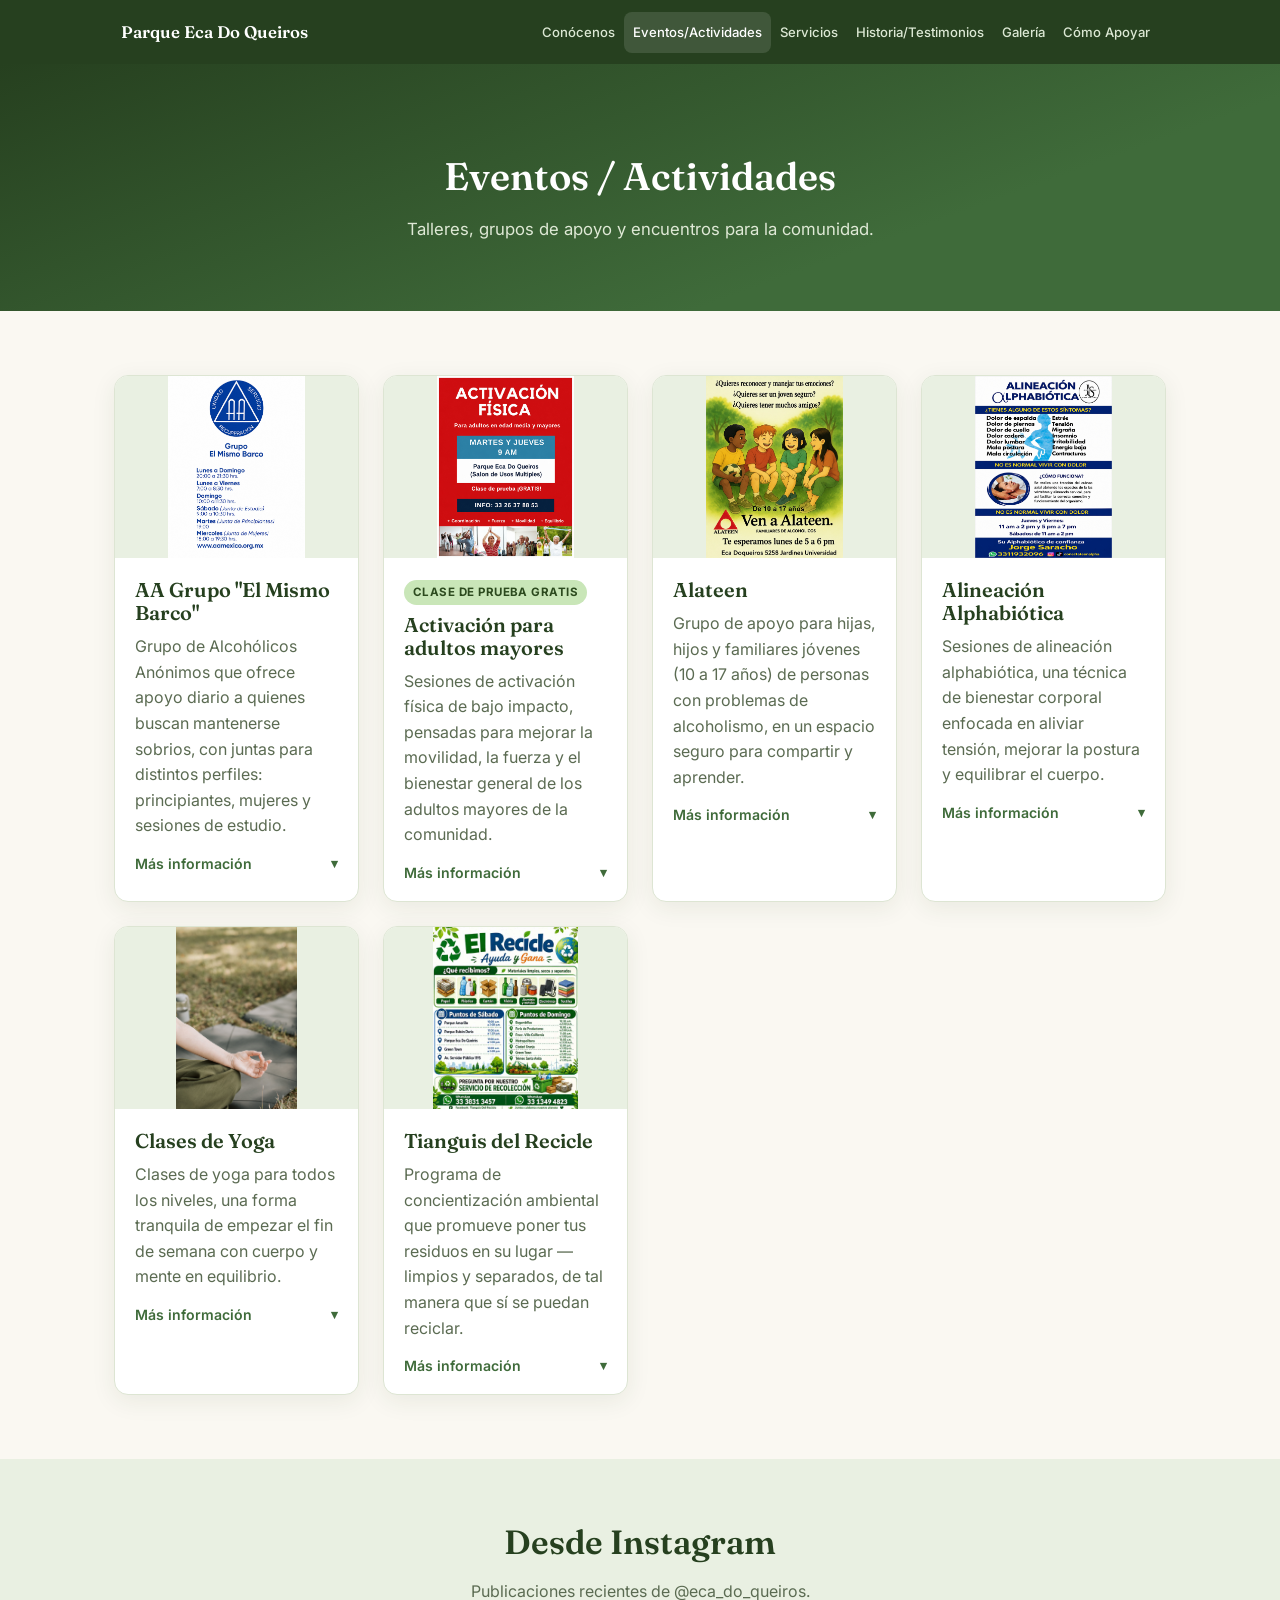
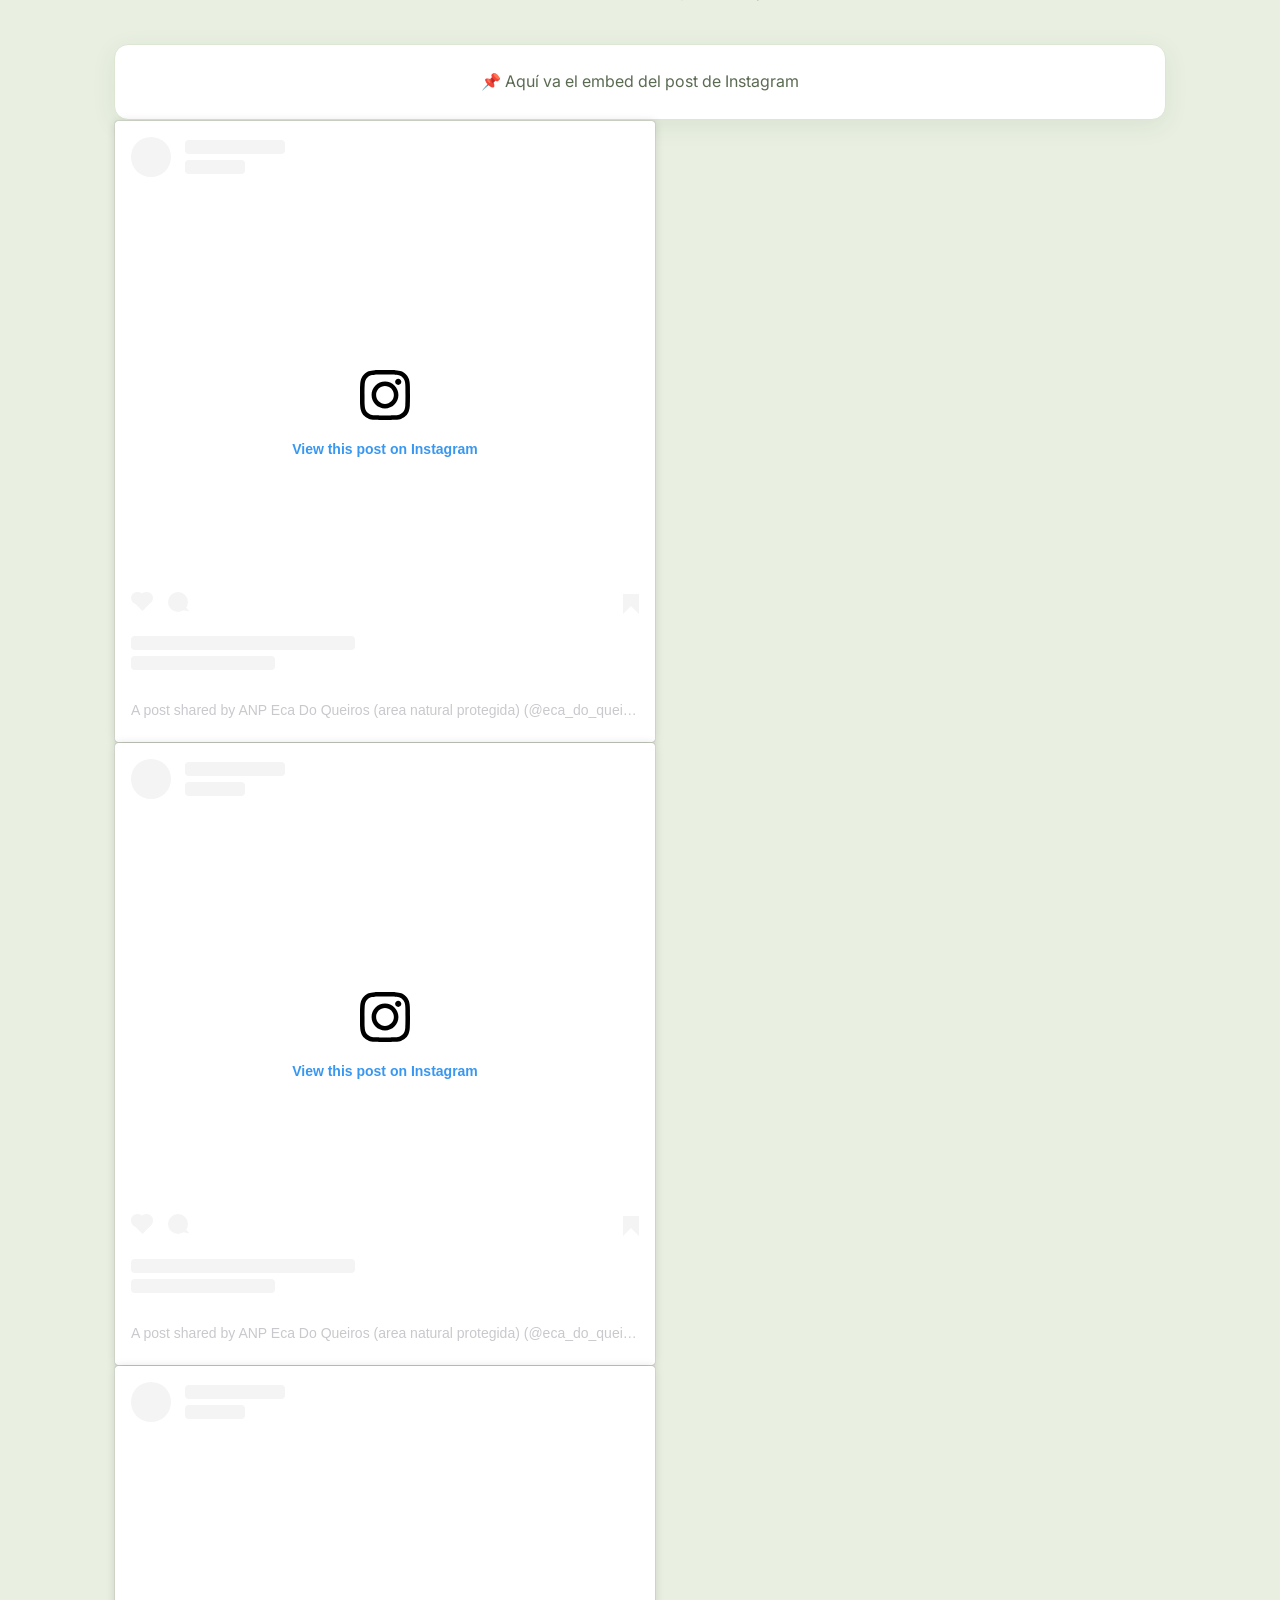
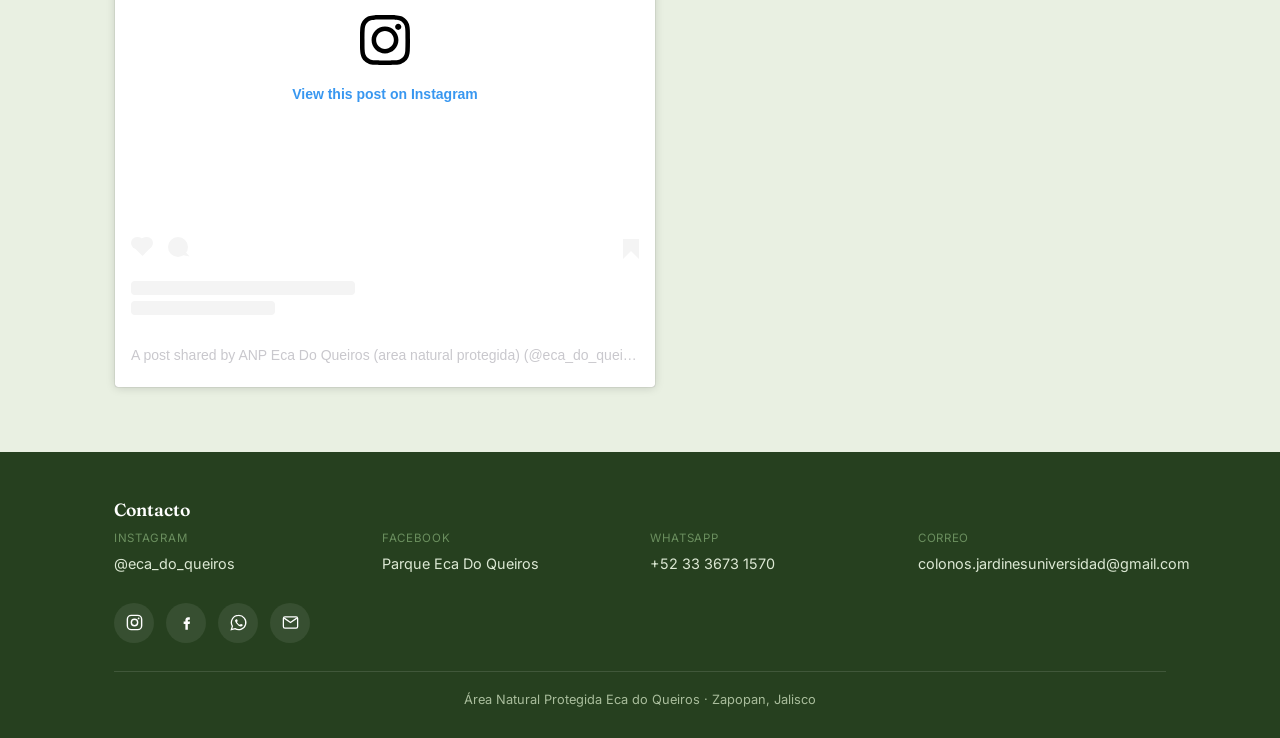
==== commit 8eda2fe3: "Update actividades.html" ====
--- a/actividades.html
+++ b/actividades.html
@@ -205,6 +205,12 @@
     </div>
     <blockquote class="instagram-media" data-instgrm-captioned data-instgrm-permalink="https://www.instagram.com/p/DbtnmydgW6K/?utm_source=ig_embed&amp;utm_campaign=loading" data-instgrm-version="14" style=" background:#FFF; border:0; border-radius:3px; box-shadow:0 0 1px 0 rgba(0,0,0,0.5),0 1px 10px 0 rgba(0,0,0,0.15); margin: 1px; max-width:540px; min-width:326px; padding:0; width:99.375%; width:-webkit-calc(100% - 2px); width:calc(100% - 2px);"><div style="padding:16px;"> <a href="https://www.instagram.com/p/DbtnmydgW6K/?utm_source=ig_embed&amp;utm_campaign=loading" style=" background:#FFFFFF; line-height:0; padding:0 0; text-align:center; text-decoration:none; width:100%;" target="_blank"> <div style=" display: flex; flex-direction: row; align-items: center;"> <div style="background-color: #F4F4F4; border-radius: 50%; flex-grow: 0; height: 40px; margin-right: 14px; width: 40px;"></div> <div style="display: flex; flex-direction: column; flex-grow: 1; justify-content: center;"> <div style=" background-color: #F4F4F4; border-radius: 4px; flex-grow: 0; height: 14px; margin-bottom: 6px; width: 100px;"></div> <div style=" background-color: #F4F4F4; border-radius: 4px; flex-grow: 0; height: 14px; width: 60px;"></div></div></div><div style="padding: 19% 0;"></div> <div style="display:block; height:50px; margin:0 auto 12px; width:50px;"><svg width="50px" height="50px" viewBox="0 0 60 60" version="1.1" xmlns="https://www.w3.org/2000/svg" xmlns:xlink="https://www.w3.org/1999/xlink"><g stroke="none" stroke-width="1" fill="none" fill-rule="evenodd"><g transform="translate(-511.000000, -20.000000)" fill="#000000"><g><path d="M556.869,30.41 C554.814,30.41 553.148,32.076 553.148,34.131 C553.148,36.186 554.814,37.852 556.869,37.852 C558.924,37.852 560.59,36.186 560.59,34.131 C560.59,32.076 558.924,30.41 556.869,30.41 M541,60.657 C535.114,60.657 530.342,55.887 530.342,50 C530.342,44.114 535.114,39.342 541,39.342 C546.887,39.342 551.658,44.114 551.658,50 C551.658,55.887 546.887,60.657 541,60.657 M541,33.886 C532.1,33.886 524.886,41.1 524.886,50 C524.886,58.899 532.1,66.113 541,66.113 C549.9,66.113 557.115,58.899 557.115,50 C557.115,41.1 549.9,33.886 541,33.886 M565.378,62.101 C565.244,65.022 564.756,66.606 564.346,67.663 C563.803,69.06 563.154,70.057 562.106,71.106 C561.058,72.155 560.06,72.803 558.662,73.347 C557.607,73.757 556.021,74.244 553.102,74.378 C549.944,74.521 548.997,74.552 541,74.552 C533.003,74.552 532.056,74.521 528.898,74.378 C525.979,74.244 524.393,73.757 523.338,73.347 C521.94,72.803 520.942,72.155 519.894,71.106 C518.846,70.057 518.197,69.06 517.654,67.663 C517.244,66.606 516.755,65.022 516.623,62.101 C516.479,58.943 516.448,57.996 516.448,50 C516.448,42.003 516.479,41.056 516.623,37.899 C516.755,34.978 517.244,33.391 517.654,32.338 C518.197,30.938 518.846,29.942 519.894,28.894 C520.942,27.846 521.94,27.196 523.338,26.654 C524.393,26.244 525.979,25.756 528.898,25.623 C532.057,25.479 533.004,25.448 541,25.448 C548.997,25.448 549.943,25.479 553.102,25.623 C556.021,25.756 557.607,26.244 558.662,26.654 C560.06,27.196 561.058,27.846 562.106,28.894 C563.154,29.942 563.803,30.938 564.346,32.338 C564.756,33.391 565.244,34.978 565.378,37.899 C565.522,41.056 565.552,42.003 565.552,50 C565.552,57.996 565.522,58.943 565.378,62.101 M570.82,37.631 C570.674,34.438 570.167,32.258 569.425,30.349 C568.659,28.377 567.633,26.702 565.965,25.035 C564.297,23.368 562.623,22.342 560.652,21.575 C558.743,20.834 556.562,20.326 553.369,20.18 C550.169,20.033 549.148,20 541,20 C532.853,20 531.831,20.033 528.631,20.18 C525.438,20.326 523.257,20.834 521.349,21.575 C519.376,22.342 517.703,23.368 516.035,25.035 C514.368,26.702 513.342,28.377 512.574,30.349 C511.834,32.258 511.326,34.438 511.181,37.631 C511.035,40.831 511,41.851 511,50 C511,58.147 511.035,59.17 511.181,62.369 C511.326,65.562 511.834,67.743 512.574,69.651 C513.342,71.625 514.368,73.296 516.035,74.965 C517.703,76.634 519.376,77.658 521.349,78.425 C523.257,79.167 525.438,79.673 528.631,79.82 C531.831,79.965 532.853,80.001 541,80.001 C549.148,80.001 550.169,79.965 553.369,79.82 C556.562,79.673 558.743,79.167 560.652,78.425 C562.623,77.658 564.297,76.634 565.965,74.965 C567.633,73.296 568.659,71.625 569.425,69.651 C570.167,67.743 570.674,65.562 570.82,62.369 C570.966,59.17 571,58.147 571,50 C571,41.851 570.966,40.831 570.82,37.631"></path></g></g></g></svg></div><div style="padding-top: 8px;"> <div style=" color:#3897f0; font-family:Arial,sans-serif; font-size:14px; font-style:normal; font-weight:550; line-height:18px;">View this post on Instagram</div></div><div style="padding: 12.5% 0;"></div> <div style="display: flex; flex-direction: row; margin-bottom: 14px; align-items: center;"><div> <div style="background-color: #F4F4F4; border-radius: 50%; height: 12.5px; width: 12.5px; transform: translateX(0px) translateY(7px);"></div> <div style="background-color: #F4F4F4; height: 12.5px; transform: rotate(-45deg) translateX(3px) translateY(1px); width: 12.5px; flex-grow: 0; margin-right: 14px; margin-left: 2px;"></div> <div style="background-color: #F4F4F4; border-radius: 50%; height: 12.5px; width: 12.5px; transform: translateX(9px) translateY(-18px);"></div></div><div style="margin-left: 8px;"> <div style=" background-color: #F4F4F4; border-radius: 50%; flex-grow: 0; height: 20px; width: 20px;"></div> <div style=" width: 0; height: 0; border-top: 2px solid transparent; border-left: 6px solid #f4f4f4; border-bottom: 2px solid transparent; transform: translateX(16px) translateY(-4px) rotate(30deg)"></div></div><div style="margin-left: auto;"> <div style=" width: 0px; border-top: 8px solid #F4F4F4; border-right: 8px solid transparent; transform: translateY(16px);"></div> <div style=" background-color: #F4F4F4; flex-grow: 0; height: 12px; width: 16px; transform: translateY(-4px);"></div> <div style=" width: 0; height: 0; border-top: 8px solid #F4F4F4; border-left: 8px solid transparent; transform: translateY(-4px) translateX(8px);"></div></div></div> <div style="display: flex; flex-direction: column; flex-grow: 1; justify-content: center; margin-bottom: 24px;"> <div style=" background-color: #F4F4F4; border-radius: 4px; flex-grow: 0; height: 14px; margin-bottom: 6px; width: 224px;"></div> <div style=" background-color: #F4F4F4; border-radius: 4px; flex-grow: 0; height: 14px; width: 144px;"></div></div></a><p style=" color:#c9c8cd; font-family:Arial,sans-serif; font-size:14px; line-height:17px; margin-bottom:0; margin-top:8px; overflow:hidden; padding:8px 0 7px; text-align:center; text-overflow:ellipsis; white-space:nowrap;"><a href="https://www.instagram.com/p/DbtnmydgW6K/?utm_source=ig_embed&amp;utm_campaign=loading" style=" color:#c9c8cd; font-family:Arial,sans-serif; font-size:14px; font-style:normal; font-weight:normal; line-height:17px; text-decoration:none;" target="_blank">A post shared by ANP Eca Do Queiros (area natural protegida) (@eca_do_queiros)</a></p></div></blockquote>
 <script async src="//www.instagram.com/embed.js"></script>
+    
+<blockquote class="instagram-media" data-instgrm-captioned data-instgrm-permalink="https://www.instagram.com/p/Dbtn6dKAd9M/?utm_source=ig_embed&amp;utm_campaign=loading" data-instgrm-version="14" style=" background:#FFF; border:0; border-radius:3px; box-shadow:0 0 1px 0 rgba(0,0,0,0.5),0 1px 10px 0 rgba(0,0,0,0.15); margin: 1px; max-width:540px; min-width:326px; padding:0; width:99.375%; width:-webkit-calc(100% - 2px); width:calc(100% - 2px);"><div style="padding:16px;"> <a href="https://www.instagram.com/p/Dbtn6dKAd9M/?utm_source=ig_embed&amp;utm_campaign=loading" style=" background:#FFFFFF; line-height:0; padding:0 0; text-align:center; text-decoration:none; width:100%;" target="_blank"> <div style=" display: flex; flex-direction: row; align-items: center;"> <div style="background-color: #F4F4F4; border-radius: 50%; flex-grow: 0; height: 40px; margin-right: 14px; width: 40px;"></div> <div style="display: flex; flex-direction: column; flex-grow: 1; justify-content: center;"> <div style=" background-color: #F4F4F4; border-radius: 4px; flex-grow: 0; height: 14px; margin-bottom: 6px; width: 100px;"></div> <div style=" background-color: #F4F4F4; border-radius: 4px; flex-grow: 0; height: 14px; width: 60px;"></div></div></div><div style="padding: 19% 0;"></div> <div style="display:block; height:50px; margin:0 auto 12px; width:50px;"><svg width="50px" height="50px" viewBox="0 0 60 60" version="1.1" xmlns="https://www.w3.org/2000/svg" xmlns:xlink="https://www.w3.org/1999/xlink"><g stroke="none" stroke-width="1" fill="none" fill-rule="evenodd"><g transform="translate(-511.000000, -20.000000)" fill="#000000"><g><path d="M556.869,30.41 C554.814,30.41 553.148,32.076 553.148,34.131 C553.148,36.186 554.814,37.852 556.869,37.852 C558.924,37.852 560.59,36.186 560.59,34.131 C560.59,32.076 558.924,30.41 556.869,30.41 M541,60.657 C535.114,60.657 530.342,55.887 530.342,50 C530.342,44.114 535.114,39.342 541,39.342 C546.887,39.342 551.658,44.114 551.658,50 C551.658,55.887 546.887,60.657 541,60.657 M541,33.886 C532.1,33.886 524.886,41.1 524.886,50 C524.886,58.899 532.1,66.113 541,66.113 C549.9,66.113 557.115,58.899 557.115,50 C557.115,41.1 549.9,33.886 541,33.886 M565.378,62.101 C565.244,65.022 564.756,66.606 564.346,67.663 C563.803,69.06 563.154,70.057 562.106,71.106 C561.058,72.155 560.06,72.803 558.662,73.347 C557.607,73.757 556.021,74.244 553.102,74.378 C549.944,74.521 548.997,74.552 541,74.552 C533.003,74.552 532.056,74.521 528.898,74.378 C525.979,74.244 524.393,73.757 523.338,73.347 C521.94,72.803 520.942,72.155 519.894,71.106 C518.846,70.057 518.197,69.06 517.654,67.663 C517.244,66.606 516.755,65.022 516.623,62.101 C516.479,58.943 516.448,57.996 516.448,50 C516.448,42.003 516.479,41.056 516.623,37.899 C516.755,34.978 517.244,33.391 517.654,32.338 C518.197,30.938 518.846,29.942 519.894,28.894 C520.942,27.846 521.94,27.196 523.338,26.654 C524.393,26.244 525.979,25.756 528.898,25.623 C532.057,25.479 533.004,25.448 541,25.448 C548.997,25.448 549.943,25.479 553.102,25.623 C556.021,25.756 557.607,26.244 558.662,26.654 C560.06,27.196 561.058,27.846 562.106,28.894 C563.154,29.942 563.803,30.938 564.346,32.338 C564.756,33.391 565.244,34.978 565.378,37.899 C565.522,41.056 565.552,42.003 565.552,50 C565.552,57.996 565.522,58.943 565.378,62.101 M570.82,37.631 C570.674,34.438 570.167,32.258 569.425,30.349 C568.659,28.377 567.633,26.702 565.965,25.035 C564.297,23.368 562.623,22.342 560.652,21.575 C558.743,20.834 556.562,20.326 553.369,20.18 C550.169,20.033 549.148,20 541,20 C532.853,20 531.831,20.033 528.631,20.18 C525.438,20.326 523.257,20.834 521.349,21.575 C519.376,22.342 517.703,23.368 516.035,25.035 C514.368,26.702 513.342,28.377 512.574,30.349 C511.834,32.258 511.326,34.438 511.181,37.631 C511.035,40.831 511,41.851 511,50 C511,58.147 511.035,59.17 511.181,62.369 C511.326,65.562 511.834,67.743 512.574,69.651 C513.342,71.625 514.368,73.296 516.035,74.965 C517.703,76.634 519.376,77.658 521.349,78.425 C523.257,79.167 525.438,79.673 528.631,79.82 C531.831,79.965 532.853,80.001 541,80.001 C549.148,80.001 550.169,79.965 553.369,79.82 C556.562,79.673 558.743,79.167 560.652,78.425 C562.623,77.658 564.297,76.634 565.965,74.965 C567.633,73.296 568.659,71.625 569.425,69.651 C570.167,67.743 570.674,65.562 570.82,62.369 C570.966,59.17 571,58.147 571,50 C571,41.851 570.966,40.831 570.82,37.631"></path></g></g></g></svg></div><div style="padding-top: 8px;"> <div style=" color:#3897f0; font-family:Arial,sans-serif; font-size:14px; font-style:normal; font-weight:550; line-height:18px;">View this post on Instagram</div></div><div style="padding: 12.5% 0;"></div> <div style="display: flex; flex-direction: row; margin-bottom: 14px; align-items: center;"><div> <div style="background-color: #F4F4F4; border-radius: 50%; height: 12.5px; width: 12.5px; transform: translateX(0px) translateY(7px);"></div> <div style="background-color: #F4F4F4; height: 12.5px; transform: rotate(-45deg) translateX(3px) translateY(1px); width: 12.5px; flex-grow: 0; margin-right: 14px; margin-left: 2px;"></div> <div style="background-color: #F4F4F4; border-radius: 50%; height: 12.5px; width: 12.5px; transform: translateX(9px) translateY(-18px);"></div></div><div style="margin-left: 8px;"> <div style=" background-color: #F4F4F4; border-radius: 50%; flex-grow: 0; height: 20px; width: 20px;"></div> <div style=" width: 0; height: 0; border-top: 2px solid transparent; border-left: 6px solid #f4f4f4; border-bottom: 2px solid transparent; transform: translateX(16px) translateY(-4px) rotate(30deg)"></div></div><div style="margin-left: auto;"> <div style=" width: 0px; border-top: 8px solid #F4F4F4; border-right: 8px solid transparent; transform: translateY(16px);"></div> <div style=" background-color: #F4F4F4; flex-grow: 0; height: 12px; width: 16px; transform: translateY(-4px);"></div> <div style=" width: 0; height: 0; border-top: 8px solid #F4F4F4; border-left: 8px solid transparent; transform: translateY(-4px) translateX(8px);"></div></div></div> <div style="display: flex; flex-direction: column; flex-grow: 1; justify-content: center; margin-bottom: 24px;"> <div style=" background-color: #F4F4F4; border-radius: 4px; flex-grow: 0; height: 14px; margin-bottom: 6px; width: 224px;"></div> <div style=" background-color: #F4F4F4; border-radius: 4px; flex-grow: 0; height: 14px; width: 144px;"></div></div></a><p style=" color:#c9c8cd; font-family:Arial,sans-serif; font-size:14px; line-height:17px; margin-bottom:0; margin-top:8px; overflow:hidden; padding:8px 0 7px; text-align:center; text-overflow:ellipsis; white-space:nowrap;"><a href="https://www.instagram.com/p/Dbtn6dKAd9M/?utm_source=ig_embed&amp;utm_campaign=loading" style=" color:#c9c8cd; font-family:Arial,sans-serif; font-size:14px; font-style:normal; font-weight:normal; line-height:17px; text-decoration:none;" target="_blank">A post shared by ANP Eca Do Queiros (area natural protegida) (@eca_do_queiros)</a></p></div></blockquote>
+<script async src="//www.instagram.com/embed.js"></script>
+    
+<blockquote class="instagram-media" data-instgrm-captioned data-instgrm-permalink="https://www.instagram.com/p/DbtoLoYgfPS/?utm_source=ig_embed&amp;utm_campaign=loading" data-instgrm-version="14" style=" background:#FFF; border:0; border-radius:3px; box-shadow:0 0 1px 0 rgba(0,0,0,0.5),0 1px 10px 0 rgba(0,0,0,0.15); margin: 1px; max-width:540px; min-width:326px; padding:0; width:99.375%; width:-webkit-calc(100% - 2px); width:calc(100% - 2px);"><div style="padding:16px;"> <a href="https://www.instagram.com/p/DbtoLoYgfPS/?utm_source=ig_embed&amp;utm_campaign=loading" style=" background:#FFFFFF; line-height:0; padding:0 0; text-align:center; text-decoration:none; width:100%;" target="_blank"> <div style=" display: flex; flex-direction: row; align-items: center;"> <div style="background-color: #F4F4F4; border-radius: 50%; flex-grow: 0; height: 40px; margin-right: 14px; width: 40px;"></div> <div style="display: flex; flex-direction: column; flex-grow: 1; justify-content: center;"> <div style=" background-color: #F4F4F4; border-radius: 4px; flex-grow: 0; height: 14px; margin-bottom: 6px; width: 100px;"></div> <div style=" background-color: #F4F4F4; border-radius: 4px; flex-grow: 0; height: 14px; width: 60px;"></div></div></div><div style="padding: 19% 0;"></div> <div style="display:block; height:50px; margin:0 auto 12px; width:50px;"><svg width="50px" height="50px" viewBox="0 0 60 60" version="1.1" xmlns="https://www.w3.org/2000/svg" xmlns:xlink="https://www.w3.org/1999/xlink"><g stroke="none" stroke-width="1" fill="none" fill-rule="evenodd"><g transform="translate(-511.000000, -20.000000)" fill="#000000"><g><path d="M556.869,30.41 C554.814,30.41 553.148,32.076 553.148,34.131 C553.148,36.186 554.814,37.852 556.869,37.852 C558.924,37.852 560.59,36.186 560.59,34.131 C560.59,32.076 558.924,30.41 556.869,30.41 M541,60.657 C535.114,60.657 530.342,55.887 530.342,50 C530.342,44.114 535.114,39.342 541,39.342 C546.887,39.342 551.658,44.114 551.658,50 C551.658,55.887 546.887,60.657 541,60.657 M541,33.886 C532.1,33.886 524.886,41.1 524.886,50 C524.886,58.899 532.1,66.113 541,66.113 C549.9,66.113 557.115,58.899 557.115,50 C557.115,41.1 549.9,33.886 541,33.886 M565.378,62.101 C565.244,65.022 564.756,66.606 564.346,67.663 C563.803,69.06 563.154,70.057 562.106,71.106 C561.058,72.155 560.06,72.803 558.662,73.347 C557.607,73.757 556.021,74.244 553.102,74.378 C549.944,74.521 548.997,74.552 541,74.552 C533.003,74.552 532.056,74.521 528.898,74.378 C525.979,74.244 524.393,73.757 523.338,73.347 C521.94,72.803 520.942,72.155 519.894,71.106 C518.846,70.057 518.197,69.06 517.654,67.663 C517.244,66.606 516.755,65.022 516.623,62.101 C516.479,58.943 516.448,57.996 516.448,50 C516.448,42.003 516.479,41.056 516.623,37.899 C516.755,34.978 517.244,33.391 517.654,32.338 C518.197,30.938 518.846,29.942 519.894,28.894 C520.942,27.846 521.94,27.196 523.338,26.654 C524.393,26.244 525.979,25.756 528.898,25.623 C532.057,25.479 533.004,25.448 541,25.448 C548.997,25.448 549.943,25.479 553.102,25.623 C556.021,25.756 557.607,26.244 558.662,26.654 C560.06,27.196 561.058,27.846 562.106,28.894 C563.154,29.942 563.803,30.938 564.346,32.338 C564.756,33.391 565.244,34.978 565.378,37.899 C565.522,41.056 565.552,42.003 565.552,50 C565.552,57.996 565.522,58.943 565.378,62.101 M570.82,37.631 C570.674,34.438 570.167,32.258 569.425,30.349 C568.659,28.377 567.633,26.702 565.965,25.035 C564.297,23.368 562.623,22.342 560.652,21.575 C558.743,20.834 556.562,20.326 553.369,20.18 C550.169,20.033 549.148,20 541,20 C532.853,20 531.831,20.033 528.631,20.18 C525.438,20.326 523.257,20.834 521.349,21.575 C519.376,22.342 517.703,23.368 516.035,25.035 C514.368,26.702 513.342,28.377 512.574,30.349 C511.834,32.258 511.326,34.438 511.181,37.631 C511.035,40.831 511,41.851 511,50 C511,58.147 511.035,59.17 511.181,62.369 C511.326,65.562 511.834,67.743 512.574,69.651 C513.342,71.625 514.368,73.296 516.035,74.965 C517.703,76.634 519.376,77.658 521.349,78.425 C523.257,79.167 525.438,79.673 528.631,79.82 C531.831,79.965 532.853,80.001 541,80.001 C549.148,80.001 550.169,79.965 553.369,79.82 C556.562,79.673 558.743,79.167 560.652,78.425 C562.623,77.658 564.297,76.634 565.965,74.965 C567.633,73.296 568.659,71.625 569.425,69.651 C570.167,67.743 570.674,65.562 570.82,62.369 C570.966,59.17 571,58.147 571,50 C571,41.851 570.966,40.831 570.82,37.631"></path></g></g></g></svg></div><div style="padding-top: 8px;"> <div style=" color:#3897f0; font-family:Arial,sans-serif; font-size:14px; font-style:normal; font-weight:550; line-height:18px;">View this post on Instagram</div></div><div style="padding: 12.5% 0;"></div> <div style="display: flex; flex-direction: row; margin-bottom: 14px; align-items: center;"><div> <div style="background-color: #F4F4F4; border-radius: 50%; height: 12.5px; width: 12.5px; transform: translateX(0px) translateY(7px);"></div> <div style="background-color: #F4F4F4; height: 12.5px; transform: rotate(-45deg) translateX(3px) translateY(1px); width: 12.5px; flex-grow: 0; margin-right: 14px; margin-left: 2px;"></div> <div style="background-color: #F4F4F4; border-radius: 50%; height: 12.5px; width: 12.5px; transform: translateX(9px) translateY(-18px);"></div></div><div style="margin-left: 8px;"> <div style=" background-color: #F4F4F4; border-radius: 50%; flex-grow: 0; height: 20px; width: 20px;"></div> <div style=" width: 0; height: 0; border-top: 2px solid transparent; border-left: 6px solid #f4f4f4; border-bottom: 2px solid transparent; transform: translateX(16px) translateY(-4px) rotate(30deg)"></div></div><div style="margin-left: auto;"> <div style=" width: 0px; border-top: 8px solid #F4F4F4; border-right: 8px solid transparent; transform: translateY(16px);"></div> <div style=" background-color: #F4F4F4; flex-grow: 0; height: 12px; width: 16px; transform: translateY(-4px);"></div> <div style=" width: 0; height: 0; border-top: 8px solid #F4F4F4; border-left: 8px solid transparent; transform: translateY(-4px) translateX(8px);"></div></div></div> <div style="display: flex; flex-direction: column; flex-grow: 1; justify-content: center; margin-bottom: 24px;"> <div style=" background-color: #F4F4F4; border-radius: 4px; flex-grow: 0; height: 14px; margin-bottom: 6px; width: 224px;"></div> <div style=" background-color: #F4F4F4; border-radius: 4px; flex-grow: 0; height: 14px; width: 144px;"></div></div></a><p style=" color:#c9c8cd; font-family:Arial,sans-serif; font-size:14px; line-height:17px; margin-bottom:0; margin-top:8px; overflow:hidden; padding:8px 0 7px; text-align:center; text-overflow:ellipsis; white-space:nowrap;"><a href="https://www.instagram.com/p/DbtoLoYgfPS/?utm_source=ig_embed&amp;utm_campaign=loading" style=" color:#c9c8cd; font-family:Arial,sans-serif; font-size:14px; font-style:normal; font-weight:normal; line-height:17px; text-decoration:none;" target="_blank">A post shared by ANP Eca Do Queiros (area natural protegida) (@eca_do_queiros)</a></p></div></blockquote>
+<script async src="//www.instagram.com/embed.js"></script>
 
     <!-- Ejemplo de cómo se vería el bloque real (reemplázalo):
     <blockquote class="instagram-media" data-instgrm-permalink="https://www.instagram.com/p/EJEMPLO/">
@@ -213,6 +219,7 @@
     -->
   </div>
 </section>
+  
 
 <footer>
   <div class="container">
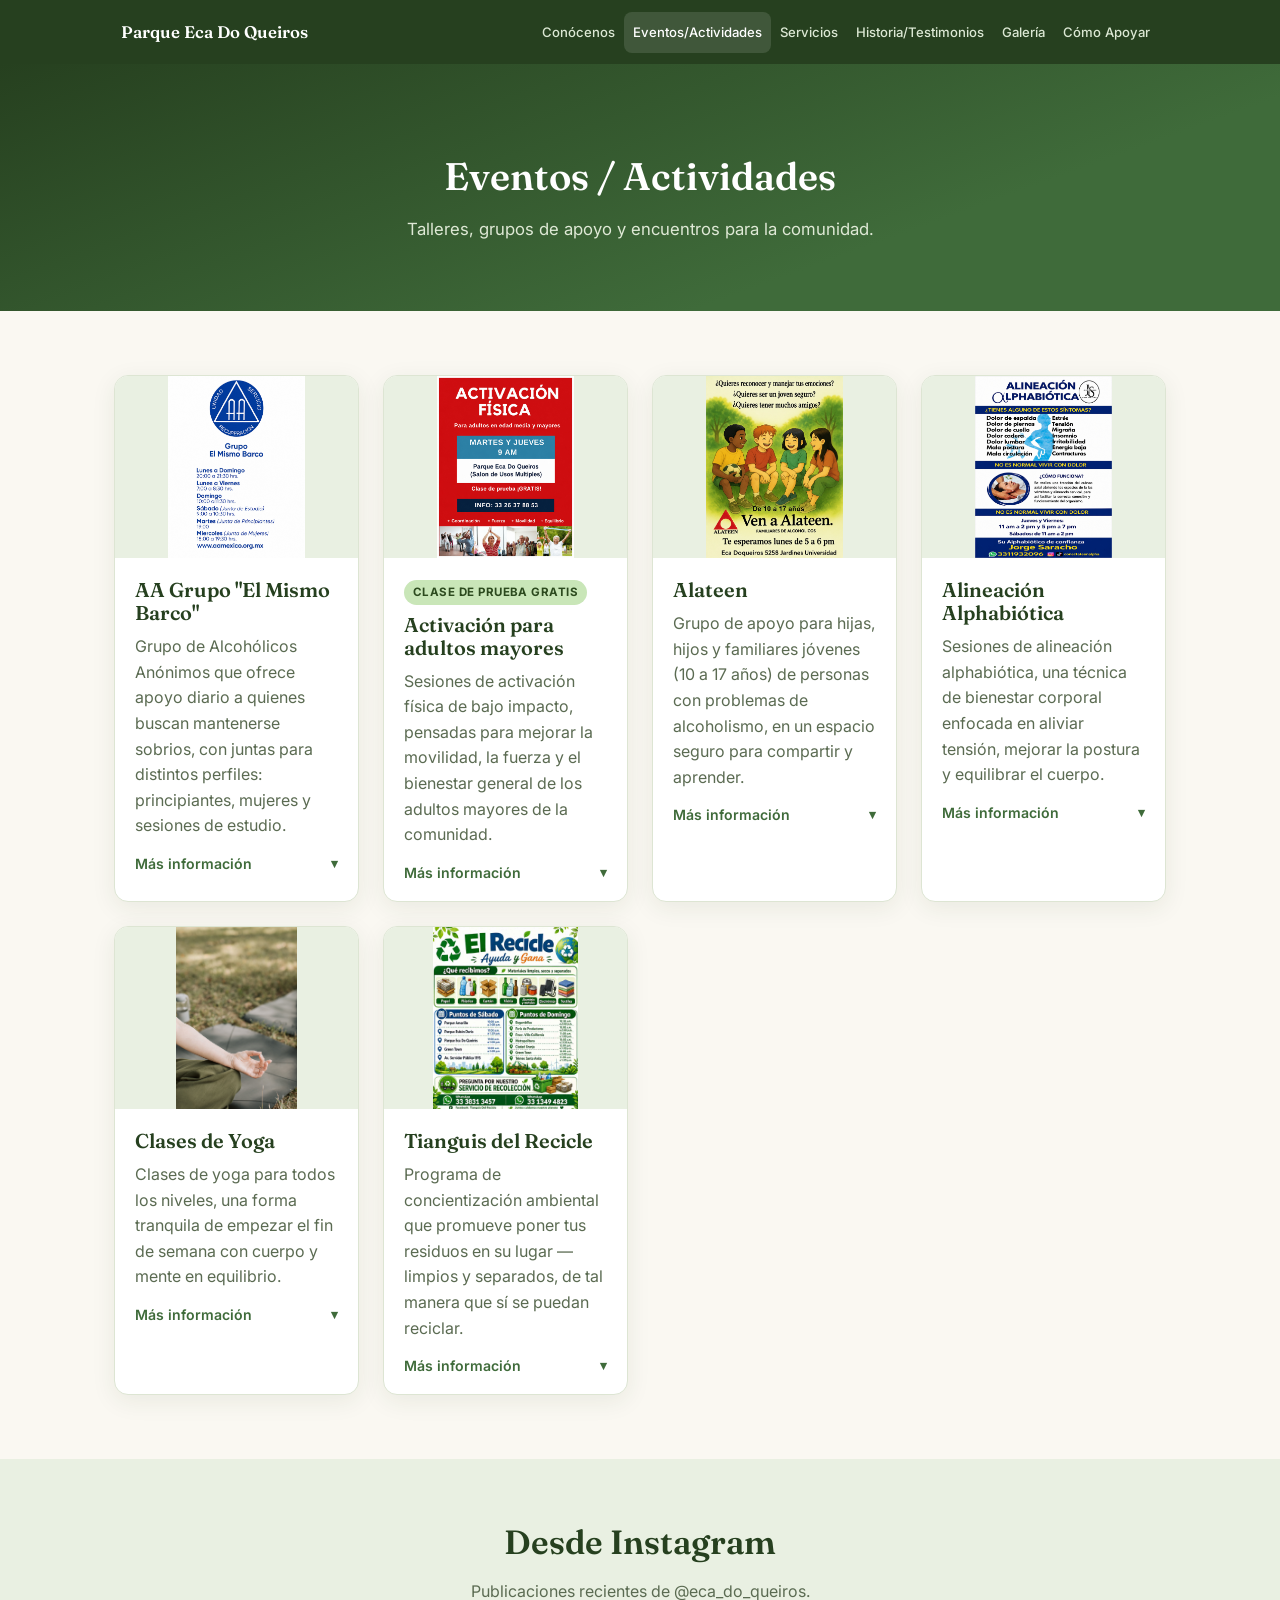
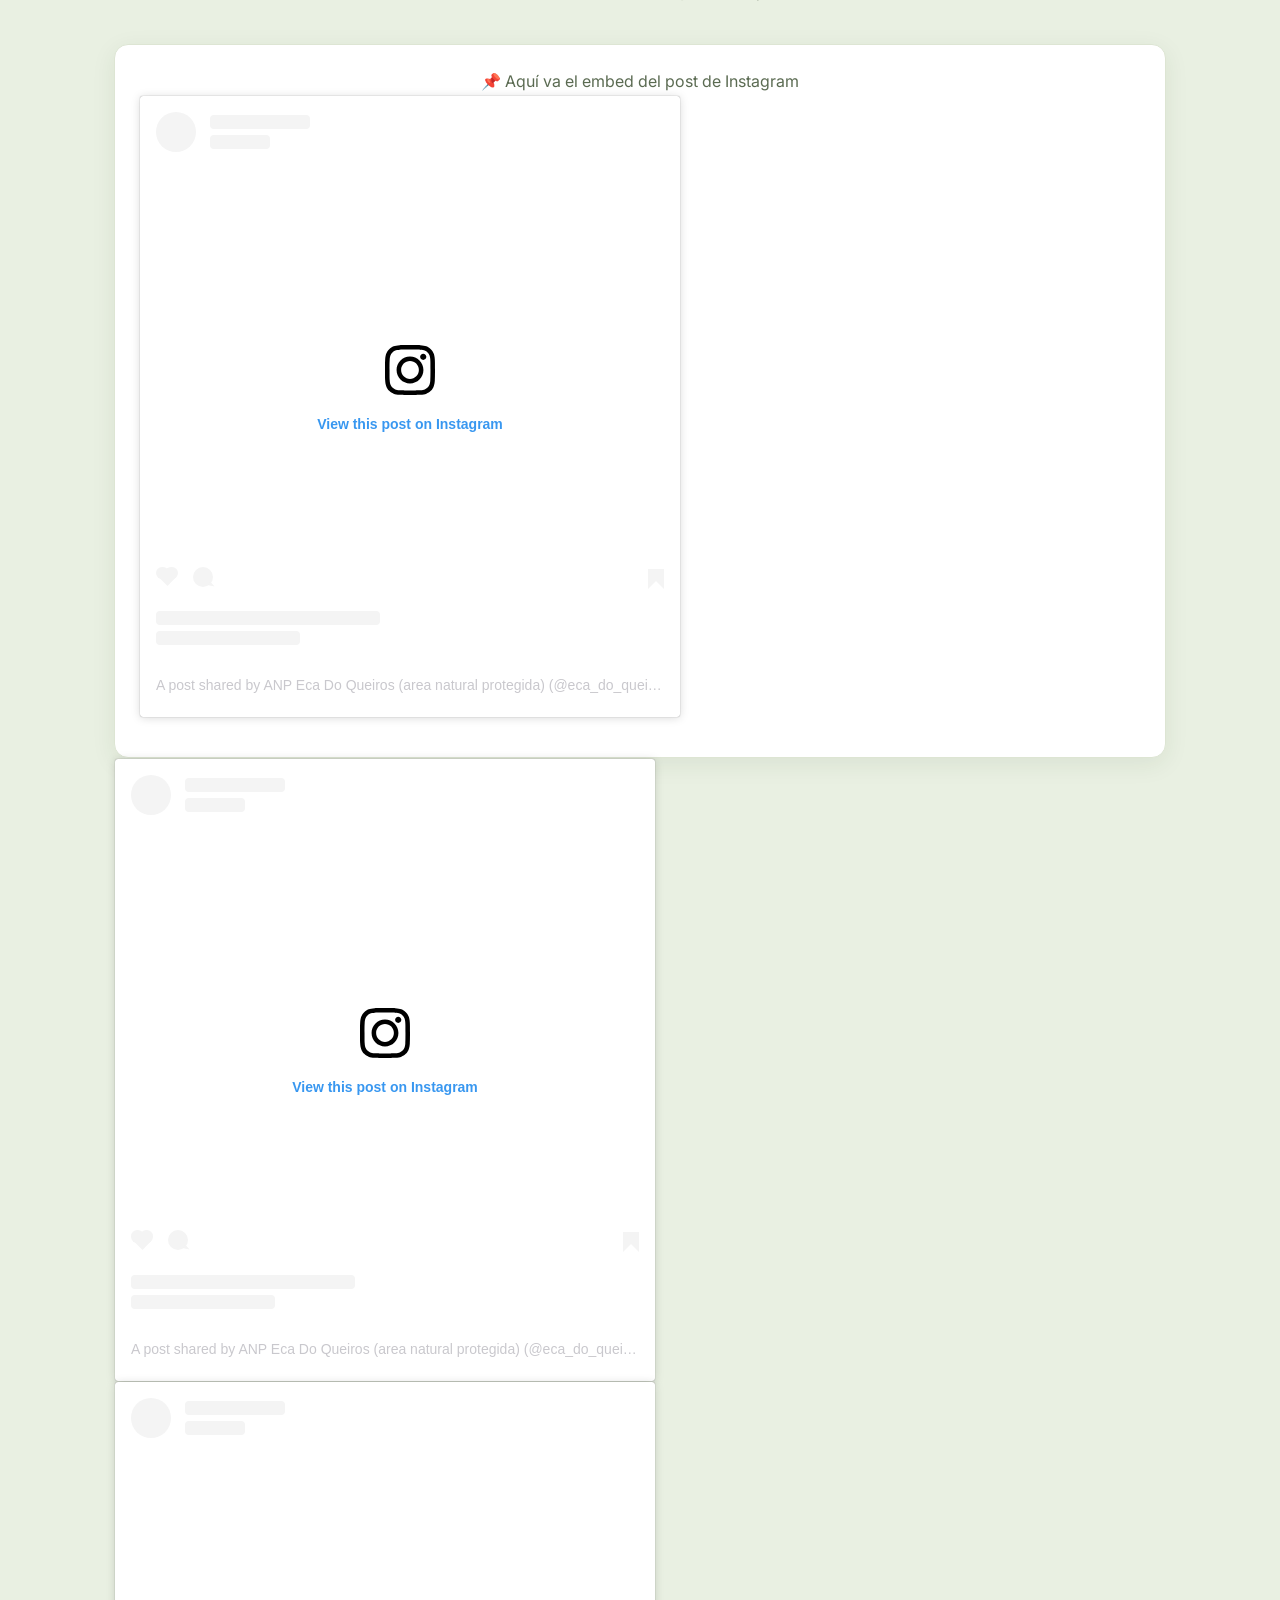
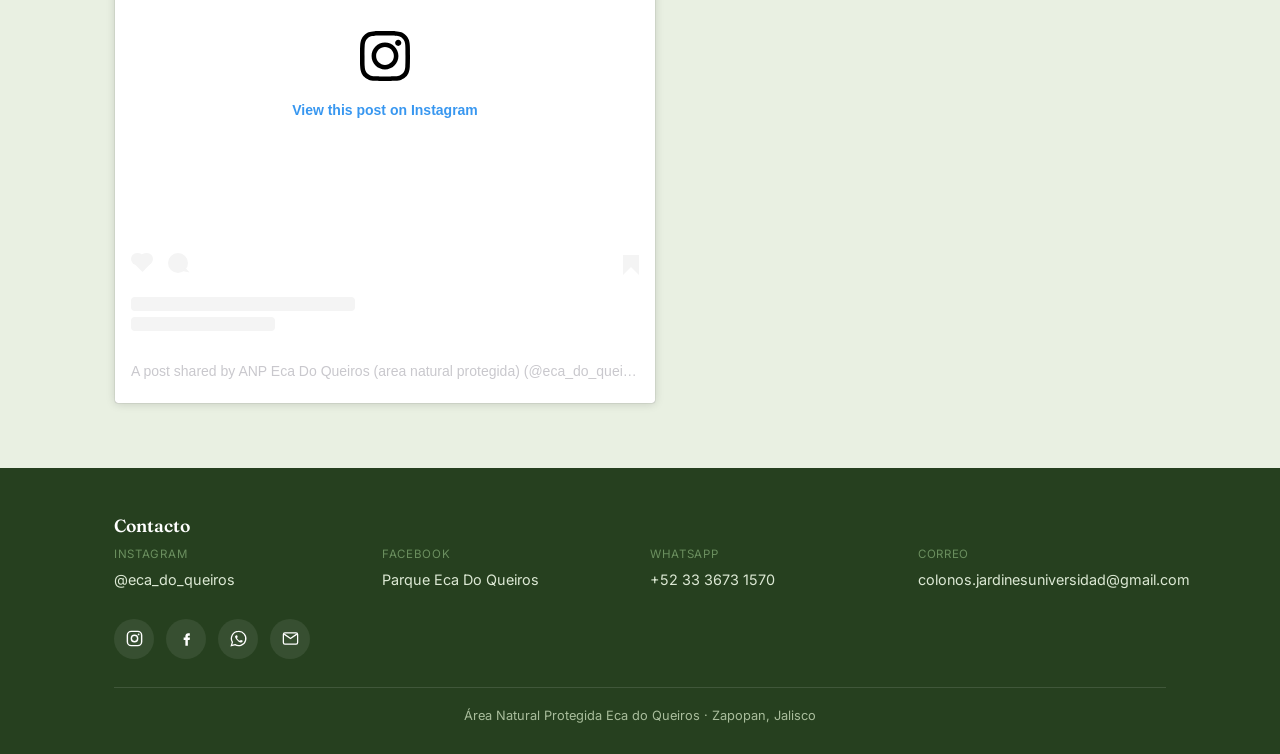
==== commit 33390b5c: "Update actividades.html" ====
--- a/actividades.html
+++ b/actividades.html
@@ -201,10 +201,11 @@
     <div class="embed-wrap" style="padding:24px; text-align:center;">
       <p style="margin:0; color:var(--text-soft);">
         📌 Aquí va el embed del post de Instagram 
+            <blockquote class="instagram-media" data-instgrm-captioned data-instgrm-permalink="https://www.instagram.com/p/DbtnmydgW6K/?utm_source=ig_embed&amp;utm_campaign=loading" data-instgrm-version="14" style=" background:#FFF; border:0; border-radius:3px; box-shadow:0 0 1px 0 rgba(0,0,0,0.5),0 1px 10px 0 rgba(0,0,0,0.15); margin: 1px; max-width:540px; min-width:326px; padding:0; width:99.375%; width:-webkit-calc(100% - 2px); width:calc(100% - 2px);"><div style="padding:16px;"> <a href="https://www.instagram.com/p/DbtnmydgW6K/?utm_source=ig_embed&amp;utm_campaign=loading" style=" background:#FFFFFF; line-height:0; padding:0 0; text-align:center; text-decoration:none; width:100%;" target="_blank"> <div style=" display: flex; flex-direction: row; align-items: center;"> <div style="background-color: #F4F4F4; border-radius: 50%; flex-grow: 0; height: 40px; margin-right: 14px; width: 40px;"></div> <div style="display: flex; flex-direction: column; flex-grow: 1; justify-content: center;"> <div style=" background-color: #F4F4F4; border-radius: 4px; flex-grow: 0; height: 14px; margin-bottom: 6px; width: 100px;"></div> <div style=" background-color: #F4F4F4; border-radius: 4px; flex-grow: 0; height: 14px; width: 60px;"></div></div></div><div style="padding: 19% 0;"></div> <div style="display:block; height:50px; margin:0 auto 12px; width:50px;"><svg width="50px" height="50px" viewBox="0 0 60 60" version="1.1" xmlns="https://www.w3.org/2000/svg" xmlns:xlink="https://www.w3.org/1999/xlink"><g stroke="none" stroke-width="1" fill="none" fill-rule="evenodd"><g transform="translate(-511.000000, -20.000000)" fill="#000000"><g><path d="M556.869,30.41 C554.814,30.41 553.148,32.076 553.148,34.131 C553.148,36.186 554.814,37.852 556.869,37.852 C558.924,37.852 560.59,36.186 560.59,34.131 C560.59,32.076 558.924,30.41 556.869,30.41 M541,60.657 C535.114,60.657 530.342,55.887 530.342,50 C530.342,44.114 535.114,39.342 541,39.342 C546.887,39.342 551.658,44.114 551.658,50 C551.658,55.887 546.887,60.657 541,60.657 M541,33.886 C532.1,33.886 524.886,41.1 524.886,50 C524.886,58.899 532.1,66.113 541,66.113 C549.9,66.113 557.115,58.899 557.115,50 C557.115,41.1 549.9,33.886 541,33.886 M565.378,62.101 C565.244,65.022 564.756,66.606 564.346,67.663 C563.803,69.06 563.154,70.057 562.106,71.106 C561.058,72.155 560.06,72.803 558.662,73.347 C557.607,73.757 556.021,74.244 553.102,74.378 C549.944,74.521 548.997,74.552 541,74.552 C533.003,74.552 532.056,74.521 528.898,74.378 C525.979,74.244 524.393,73.757 523.338,73.347 C521.94,72.803 520.942,72.155 519.894,71.106 C518.846,70.057 518.197,69.06 517.654,67.663 C517.244,66.606 516.755,65.022 516.623,62.101 C516.479,58.943 516.448,57.996 516.448,50 C516.448,42.003 516.479,41.056 516.623,37.899 C516.755,34.978 517.244,33.391 517.654,32.338 C518.197,30.938 518.846,29.942 519.894,28.894 C520.942,27.846 521.94,27.196 523.338,26.654 C524.393,26.244 525.979,25.756 528.898,25.623 C532.057,25.479 533.004,25.448 541,25.448 C548.997,25.448 549.943,25.479 553.102,25.623 C556.021,25.756 557.607,26.244 558.662,26.654 C560.06,27.196 561.058,27.846 562.106,28.894 C563.154,29.942 563.803,30.938 564.346,32.338 C564.756,33.391 565.244,34.978 565.378,37.899 C565.522,41.056 565.552,42.003 565.552,50 C565.552,57.996 565.522,58.943 565.378,62.101 M570.82,37.631 C570.674,34.438 570.167,32.258 569.425,30.349 C568.659,28.377 567.633,26.702 565.965,25.035 C564.297,23.368 562.623,22.342 560.652,21.575 C558.743,20.834 556.562,20.326 553.369,20.18 C550.169,20.033 549.148,20 541,20 C532.853,20 531.831,20.033 528.631,20.18 C525.438,20.326 523.257,20.834 521.349,21.575 C519.376,22.342 517.703,23.368 516.035,25.035 C514.368,26.702 513.342,28.377 512.574,30.349 C511.834,32.258 511.326,34.438 511.181,37.631 C511.035,40.831 511,41.851 511,50 C511,58.147 511.035,59.17 511.181,62.369 C511.326,65.562 511.834,67.743 512.574,69.651 C513.342,71.625 514.368,73.296 516.035,74.965 C517.703,76.634 519.376,77.658 521.349,78.425 C523.257,79.167 525.438,79.673 528.631,79.82 C531.831,79.965 532.853,80.001 541,80.001 C549.148,80.001 550.169,79.965 553.369,79.82 C556.562,79.673 558.743,79.167 560.652,78.425 C562.623,77.658 564.297,76.634 565.965,74.965 C567.633,73.296 568.659,71.625 569.425,69.651 C570.167,67.743 570.674,65.562 570.82,62.369 C570.966,59.17 571,58.147 571,50 C571,41.851 570.966,40.831 570.82,37.631"></path></g></g></g></svg></div><div style="padding-top: 8px;"> <div style=" color:#3897f0; font-family:Arial,sans-serif; font-size:14px; font-style:normal; font-weight:550; line-height:18px;">View this post on Instagram</div></div><div style="padding: 12.5% 0;"></div> <div style="display: flex; flex-direction: row; margin-bottom: 14px; align-items: center;"><div> <div style="background-color: #F4F4F4; border-radius: 50%; height: 12.5px; width: 12.5px; transform: translateX(0px) translateY(7px);"></div> <div style="background-color: #F4F4F4; height: 12.5px; transform: rotate(-45deg) translateX(3px) translateY(1px); width: 12.5px; flex-grow: 0; margin-right: 14px; margin-left: 2px;"></div> <div style="background-color: #F4F4F4; border-radius: 50%; height: 12.5px; width: 12.5px; transform: translateX(9px) translateY(-18px);"></div></div><div style="margin-left: 8px;"> <div style=" background-color: #F4F4F4; border-radius: 50%; flex-grow: 0; height: 20px; width: 20px;"></div> <div style=" width: 0; height: 0; border-top: 2px solid transparent; border-left: 6px solid #f4f4f4; border-bottom: 2px solid transparent; transform: translateX(16px) translateY(-4px) rotate(30deg)"></div></div><div style="margin-left: auto;"> <div style=" width: 0px; border-top: 8px solid #F4F4F4; border-right: 8px solid transparent; transform: translateY(16px);"></div> <div style=" background-color: #F4F4F4; flex-grow: 0; height: 12px; width: 16px; transform: translateY(-4px);"></div> <div style=" width: 0; height: 0; border-top: 8px solid #F4F4F4; border-left: 8px solid transparent; transform: translateY(-4px) translateX(8px);"></div></div></div> <div style="display: flex; flex-direction: column; flex-grow: 1; justify-content: center; margin-bottom: 24px;"> <div style=" background-color: #F4F4F4; border-radius: 4px; flex-grow: 0; height: 14px; margin-bottom: 6px; width: 224px;"></div> <div style=" background-color: #F4F4F4; border-radius: 4px; flex-grow: 0; height: 14px; width: 144px;"></div></div></a><p style=" color:#c9c8cd; font-family:Arial,sans-serif; font-size:14px; line-height:17px; margin-bottom:0; margin-top:8px; overflow:hidden; padding:8px 0 7px; text-align:center; text-overflow:ellipsis; white-space:nowrap;"><a href="https://www.instagram.com/p/DbtnmydgW6K/?utm_source=ig_embed&amp;utm_campaign=loading" style=" color:#c9c8cd; font-family:Arial,sans-serif; font-size:14px; font-style:normal; font-weight:normal; line-height:17px; text-decoration:none;" target="_blank">A post shared by ANP Eca Do Queiros (area natural protegida) (@eca_do_queiros)</a></p></div></blockquote>
+<script async src="//www.instagram.com/embed.js"></script>
       </p>
     </div>
-    <blockquote class="instagram-media" data-instgrm-captioned data-instgrm-permalink="https://www.instagram.com/p/DbtnmydgW6K/?utm_source=ig_embed&amp;utm_campaign=loading" data-instgrm-version="14" style=" background:#FFF; border:0; border-radius:3px; box-shadow:0 0 1px 0 rgba(0,0,0,0.5),0 1px 10px 0 rgba(0,0,0,0.15); margin: 1px; max-width:540px; min-width:326px; padding:0; width:99.375%; width:-webkit-calc(100% - 2px); width:calc(100% - 2px);"><div style="padding:16px;"> <a href="https://www.instagram.com/p/DbtnmydgW6K/?utm_source=ig_embed&amp;utm_campaign=loading" style=" background:#FFFFFF; line-height:0; padding:0 0; text-align:center; text-decoration:none; width:100%;" target="_blank"> <div style=" display: flex; flex-direction: row; align-items: center;"> <div style="background-color: #F4F4F4; border-radius: 50%; flex-grow: 0; height: 40px; margin-right: 14px; width: 40px;"></div> <div style="display: flex; flex-direction: column; flex-grow: 1; justify-content: center;"> <div style=" background-color: #F4F4F4; border-radius: 4px; flex-grow: 0; height: 14px; margin-bottom: 6px; width: 100px;"></div> <div style=" background-color: #F4F4F4; border-radius: 4px; flex-grow: 0; height: 14px; width: 60px;"></div></div></div><div style="padding: 19% 0;"></div> <div style="display:block; height:50px; margin:0 auto 12px; width:50px;"><svg width="50px" height="50px" viewBox="0 0 60 60" version="1.1" xmlns="https://www.w3.org/2000/svg" xmlns:xlink="https://www.w3.org/1999/xlink"><g stroke="none" stroke-width="1" fill="none" fill-rule="evenodd"><g transform="translate(-511.000000, -20.000000)" fill="#000000"><g><path d="M556.869,30.41 C554.814,30.41 553.148,32.076 553.148,34.131 C553.148,36.186 554.814,37.852 556.869,37.852 C558.924,37.852 560.59,36.186 560.59,34.131 C560.59,32.076 558.924,30.41 556.869,30.41 M541,60.657 C535.114,60.657 530.342,55.887 530.342,50 C530.342,44.114 535.114,39.342 541,39.342 C546.887,39.342 551.658,44.114 551.658,50 C551.658,55.887 546.887,60.657 541,60.657 M541,33.886 C532.1,33.886 524.886,41.1 524.886,50 C524.886,58.899 532.1,66.113 541,66.113 C549.9,66.113 557.115,58.899 557.115,50 C557.115,41.1 549.9,33.886 541,33.886 M565.378,62.101 C565.244,65.022 564.756,66.606 564.346,67.663 C563.803,69.06 563.154,70.057 562.106,71.106 C561.058,72.155 560.06,72.803 558.662,73.347 C557.607,73.757 556.021,74.244 553.102,74.378 C549.944,74.521 548.997,74.552 541,74.552 C533.003,74.552 532.056,74.521 528.898,74.378 C525.979,74.244 524.393,73.757 523.338,73.347 C521.94,72.803 520.942,72.155 519.894,71.106 C518.846,70.057 518.197,69.06 517.654,67.663 C517.244,66.606 516.755,65.022 516.623,62.101 C516.479,58.943 516.448,57.996 516.448,50 C516.448,42.003 516.479,41.056 516.623,37.899 C516.755,34.978 517.244,33.391 517.654,32.338 C518.197,30.938 518.846,29.942 519.894,28.894 C520.942,27.846 521.94,27.196 523.338,26.654 C524.393,26.244 525.979,25.756 528.898,25.623 C532.057,25.479 533.004,25.448 541,25.448 C548.997,25.448 549.943,25.479 553.102,25.623 C556.021,25.756 557.607,26.244 558.662,26.654 C560.06,27.196 561.058,27.846 562.106,28.894 C563.154,29.942 563.803,30.938 564.346,32.338 C564.756,33.391 565.244,34.978 565.378,37.899 C565.522,41.056 565.552,42.003 565.552,50 C565.552,57.996 565.522,58.943 565.378,62.101 M570.82,37.631 C570.674,34.438 570.167,32.258 569.425,30.349 C568.659,28.377 567.633,26.702 565.965,25.035 C564.297,23.368 562.623,22.342 560.652,21.575 C558.743,20.834 556.562,20.326 553.369,20.18 C550.169,20.033 549.148,20 541,20 C532.853,20 531.831,20.033 528.631,20.18 C525.438,20.326 523.257,20.834 521.349,21.575 C519.376,22.342 517.703,23.368 516.035,25.035 C514.368,26.702 513.342,28.377 512.574,30.349 C511.834,32.258 511.326,34.438 511.181,37.631 C511.035,40.831 511,41.851 511,50 C511,58.147 511.035,59.17 511.181,62.369 C511.326,65.562 511.834,67.743 512.574,69.651 C513.342,71.625 514.368,73.296 516.035,74.965 C517.703,76.634 519.376,77.658 521.349,78.425 C523.257,79.167 525.438,79.673 528.631,79.82 C531.831,79.965 532.853,80.001 541,80.001 C549.148,80.001 550.169,79.965 553.369,79.82 C556.562,79.673 558.743,79.167 560.652,78.425 C562.623,77.658 564.297,76.634 565.965,74.965 C567.633,73.296 568.659,71.625 569.425,69.651 C570.167,67.743 570.674,65.562 570.82,62.369 C570.966,59.17 571,58.147 571,50 C571,41.851 570.966,40.831 570.82,37.631"></path></g></g></g></svg></div><div style="padding-top: 8px;"> <div style=" color:#3897f0; font-family:Arial,sans-serif; font-size:14px; font-style:normal; font-weight:550; line-height:18px;">View this post on Instagram</div></div><div style="padding: 12.5% 0;"></div> <div style="display: flex; flex-direction: row; margin-bottom: 14px; align-items: center;"><div> <div style="background-color: #F4F4F4; border-radius: 50%; height: 12.5px; width: 12.5px; transform: translateX(0px) translateY(7px);"></div> <div style="background-color: #F4F4F4; height: 12.5px; transform: rotate(-45deg) translateX(3px) translateY(1px); width: 12.5px; flex-grow: 0; margin-right: 14px; margin-left: 2px;"></div> <div style="background-color: #F4F4F4; border-radius: 50%; height: 12.5px; width: 12.5px; transform: translateX(9px) translateY(-18px);"></div></div><div style="margin-left: 8px;"> <div style=" background-color: #F4F4F4; border-radius: 50%; flex-grow: 0; height: 20px; width: 20px;"></div> <div style=" width: 0; height: 0; border-top: 2px solid transparent; border-left: 6px solid #f4f4f4; border-bottom: 2px solid transparent; transform: translateX(16px) translateY(-4px) rotate(30deg)"></div></div><div style="margin-left: auto;"> <div style=" width: 0px; border-top: 8px solid #F4F4F4; border-right: 8px solid transparent; transform: translateY(16px);"></div> <div style=" background-color: #F4F4F4; flex-grow: 0; height: 12px; width: 16px; transform: translateY(-4px);"></div> <div style=" width: 0; height: 0; border-top: 8px solid #F4F4F4; border-left: 8px solid transparent; transform: translateY(-4px) translateX(8px);"></div></div></div> <div style="display: flex; flex-direction: column; flex-grow: 1; justify-content: center; margin-bottom: 24px;"> <div style=" background-color: #F4F4F4; border-radius: 4px; flex-grow: 0; height: 14px; margin-bottom: 6px; width: 224px;"></div> <div style=" background-color: #F4F4F4; border-radius: 4px; flex-grow: 0; height: 14px; width: 144px;"></div></div></a><p style=" color:#c9c8cd; font-family:Arial,sans-serif; font-size:14px; line-height:17px; margin-bottom:0; margin-top:8px; overflow:hidden; padding:8px 0 7px; text-align:center; text-overflow:ellipsis; white-space:nowrap;"><a href="https://www.instagram.com/p/DbtnmydgW6K/?utm_source=ig_embed&amp;utm_campaign=loading" style=" color:#c9c8cd; font-family:Arial,sans-serif; font-size:14px; font-style:normal; font-weight:normal; line-height:17px; text-decoration:none;" target="_blank">A post shared by ANP Eca Do Queiros (area natural protegida) (@eca_do_queiros)</a></p></div></blockquote>
-<script async src="//www.instagram.com/embed.js"></script>
+  
     
 <blockquote class="instagram-media" data-instgrm-captioned data-instgrm-permalink="https://www.instagram.com/p/Dbtn6dKAd9M/?utm_source=ig_embed&amp;utm_campaign=loading" data-instgrm-version="14" style=" background:#FFF; border:0; border-radius:3px; box-shadow:0 0 1px 0 rgba(0,0,0,0.5),0 1px 10px 0 rgba(0,0,0,0.15); margin: 1px; max-width:540px; min-width:326px; padding:0; width:99.375%; width:-webkit-calc(100% - 2px); width:calc(100% - 2px);"><div style="padding:16px;"> <a href="https://www.instagram.com/p/Dbtn6dKAd9M/?utm_source=ig_embed&amp;utm_campaign=loading" style=" background:#FFFFFF; line-height:0; padding:0 0; text-align:center; text-decoration:none; width:100%;" target="_blank"> <div style=" display: flex; flex-direction: row; align-items: center;"> <div style="background-color: #F4F4F4; border-radius: 50%; flex-grow: 0; height: 40px; margin-right: 14px; width: 40px;"></div> <div style="display: flex; flex-direction: column; flex-grow: 1; justify-content: center;"> <div style=" background-color: #F4F4F4; border-radius: 4px; flex-grow: 0; height: 14px; margin-bottom: 6px; width: 100px;"></div> <div style=" background-color: #F4F4F4; border-radius: 4px; flex-grow: 0; height: 14px; width: 60px;"></div></div></div><div style="padding: 19% 0;"></div> <div style="display:block; height:50px; margin:0 auto 12px; width:50px;"><svg width="50px" height="50px" viewBox="0 0 60 60" version="1.1" xmlns="https://www.w3.org/2000/svg" xmlns:xlink="https://www.w3.org/1999/xlink"><g stroke="none" stroke-width="1" fill="none" fill-rule="evenodd"><g transform="translate(-511.000000, -20.000000)" fill="#000000"><g><path d="M556.869,30.41 C554.814,30.41 553.148,32.076 553.148,34.131 C553.148,36.186 554.814,37.852 556.869,37.852 C558.924,37.852 560.59,36.186 560.59,34.131 C560.59,32.076 558.924,30.41 556.869,30.41 M541,60.657 C535.114,60.657 530.342,55.887 530.342,50 C530.342,44.114 535.114,39.342 541,39.342 C546.887,39.342 551.658,44.114 551.658,50 C551.658,55.887 546.887,60.657 541,60.657 M541,33.886 C532.1,33.886 524.886,41.1 524.886,50 C524.886,58.899 532.1,66.113 541,66.113 C549.9,66.113 557.115,58.899 557.115,50 C557.115,41.1 549.9,33.886 541,33.886 M565.378,62.101 C565.244,65.022 564.756,66.606 564.346,67.663 C563.803,69.06 563.154,70.057 562.106,71.106 C561.058,72.155 560.06,72.803 558.662,73.347 C557.607,73.757 556.021,74.244 553.102,74.378 C549.944,74.521 548.997,74.552 541,74.552 C533.003,74.552 532.056,74.521 528.898,74.378 C525.979,74.244 524.393,73.757 523.338,73.347 C521.94,72.803 520.942,72.155 519.894,71.106 C518.846,70.057 518.197,69.06 517.654,67.663 C517.244,66.606 516.755,65.022 516.623,62.101 C516.479,58.943 516.448,57.996 516.448,50 C516.448,42.003 516.479,41.056 516.623,37.899 C516.755,34.978 517.244,33.391 517.654,32.338 C518.197,30.938 518.846,29.942 519.894,28.894 C520.942,27.846 521.94,27.196 523.338,26.654 C524.393,26.244 525.979,25.756 528.898,25.623 C532.057,25.479 533.004,25.448 541,25.448 C548.997,25.448 549.943,25.479 553.102,25.623 C556.021,25.756 557.607,26.244 558.662,26.654 C560.06,27.196 561.058,27.846 562.106,28.894 C563.154,29.942 563.803,30.938 564.346,32.338 C564.756,33.391 565.244,34.978 565.378,37.899 C565.522,41.056 565.552,42.003 565.552,50 C565.552,57.996 565.522,58.943 565.378,62.101 M570.82,37.631 C570.674,34.438 570.167,32.258 569.425,30.349 C568.659,28.377 567.633,26.702 565.965,25.035 C564.297,23.368 562.623,22.342 560.652,21.575 C558.743,20.834 556.562,20.326 553.369,20.18 C550.169,20.033 549.148,20 541,20 C532.853,20 531.831,20.033 528.631,20.18 C525.438,20.326 523.257,20.834 521.349,21.575 C519.376,22.342 517.703,23.368 516.035,25.035 C514.368,26.702 513.342,28.377 512.574,30.349 C511.834,32.258 511.326,34.438 511.181,37.631 C511.035,40.831 511,41.851 511,50 C511,58.147 511.035,59.17 511.181,62.369 C511.326,65.562 511.834,67.743 512.574,69.651 C513.342,71.625 514.368,73.296 516.035,74.965 C517.703,76.634 519.376,77.658 521.349,78.425 C523.257,79.167 525.438,79.673 528.631,79.82 C531.831,79.965 532.853,80.001 541,80.001 C549.148,80.001 550.169,79.965 553.369,79.82 C556.562,79.673 558.743,79.167 560.652,78.425 C562.623,77.658 564.297,76.634 565.965,74.965 C567.633,73.296 568.659,71.625 569.425,69.651 C570.167,67.743 570.674,65.562 570.82,62.369 C570.966,59.17 571,58.147 571,50 C571,41.851 570.966,40.831 570.82,37.631"></path></g></g></g></svg></div><div style="padding-top: 8px;"> <div style=" color:#3897f0; font-family:Arial,sans-serif; font-size:14px; font-style:normal; font-weight:550; line-height:18px;">View this post on Instagram</div></div><div style="padding: 12.5% 0;"></div> <div style="display: flex; flex-direction: row; margin-bottom: 14px; align-items: center;"><div> <div style="background-color: #F4F4F4; border-radius: 50%; height: 12.5px; width: 12.5px; transform: translateX(0px) translateY(7px);"></div> <div style="background-color: #F4F4F4; height: 12.5px; transform: rotate(-45deg) translateX(3px) translateY(1px); width: 12.5px; flex-grow: 0; margin-right: 14px; margin-left: 2px;"></div> <div style="background-color: #F4F4F4; border-radius: 50%; height: 12.5px; width: 12.5px; transform: translateX(9px) translateY(-18px);"></div></div><div style="margin-left: 8px;"> <div style=" background-color: #F4F4F4; border-radius: 50%; flex-grow: 0; height: 20px; width: 20px;"></div> <div style=" width: 0; height: 0; border-top: 2px solid transparent; border-left: 6px solid #f4f4f4; border-bottom: 2px solid transparent; transform: translateX(16px) translateY(-4px) rotate(30deg)"></div></div><div style="margin-left: auto;"> <div style=" width: 0px; border-top: 8px solid #F4F4F4; border-right: 8px solid transparent; transform: translateY(16px);"></div> <div style=" background-color: #F4F4F4; flex-grow: 0; height: 12px; width: 16px; transform: translateY(-4px);"></div> <div style=" width: 0; height: 0; border-top: 8px solid #F4F4F4; border-left: 8px solid transparent; transform: translateY(-4px) translateX(8px);"></div></div></div> <div style="display: flex; flex-direction: column; flex-grow: 1; justify-content: center; margin-bottom: 24px;"> <div style=" background-color: #F4F4F4; border-radius: 4px; flex-grow: 0; height: 14px; margin-bottom: 6px; width: 224px;"></div> <div style=" background-color: #F4F4F4; border-radius: 4px; flex-grow: 0; height: 14px; width: 144px;"></div></div></a><p style=" color:#c9c8cd; font-family:Arial,sans-serif; font-size:14px; line-height:17px; margin-bottom:0; margin-top:8px; overflow:hidden; padding:8px 0 7px; text-align:center; text-overflow:ellipsis; white-space:nowrap;"><a href="https://www.instagram.com/p/Dbtn6dKAd9M/?utm_source=ig_embed&amp;utm_campaign=loading" style=" color:#c9c8cd; font-family:Arial,sans-serif; font-size:14px; font-style:normal; font-weight:normal; line-height:17px; text-decoration:none;" target="_blank">A post shared by ANP Eca Do Queiros (area natural protegida) (@eca_do_queiros)</a></p></div></blockquote>
 <script async src="//www.instagram.com/embed.js"></script>
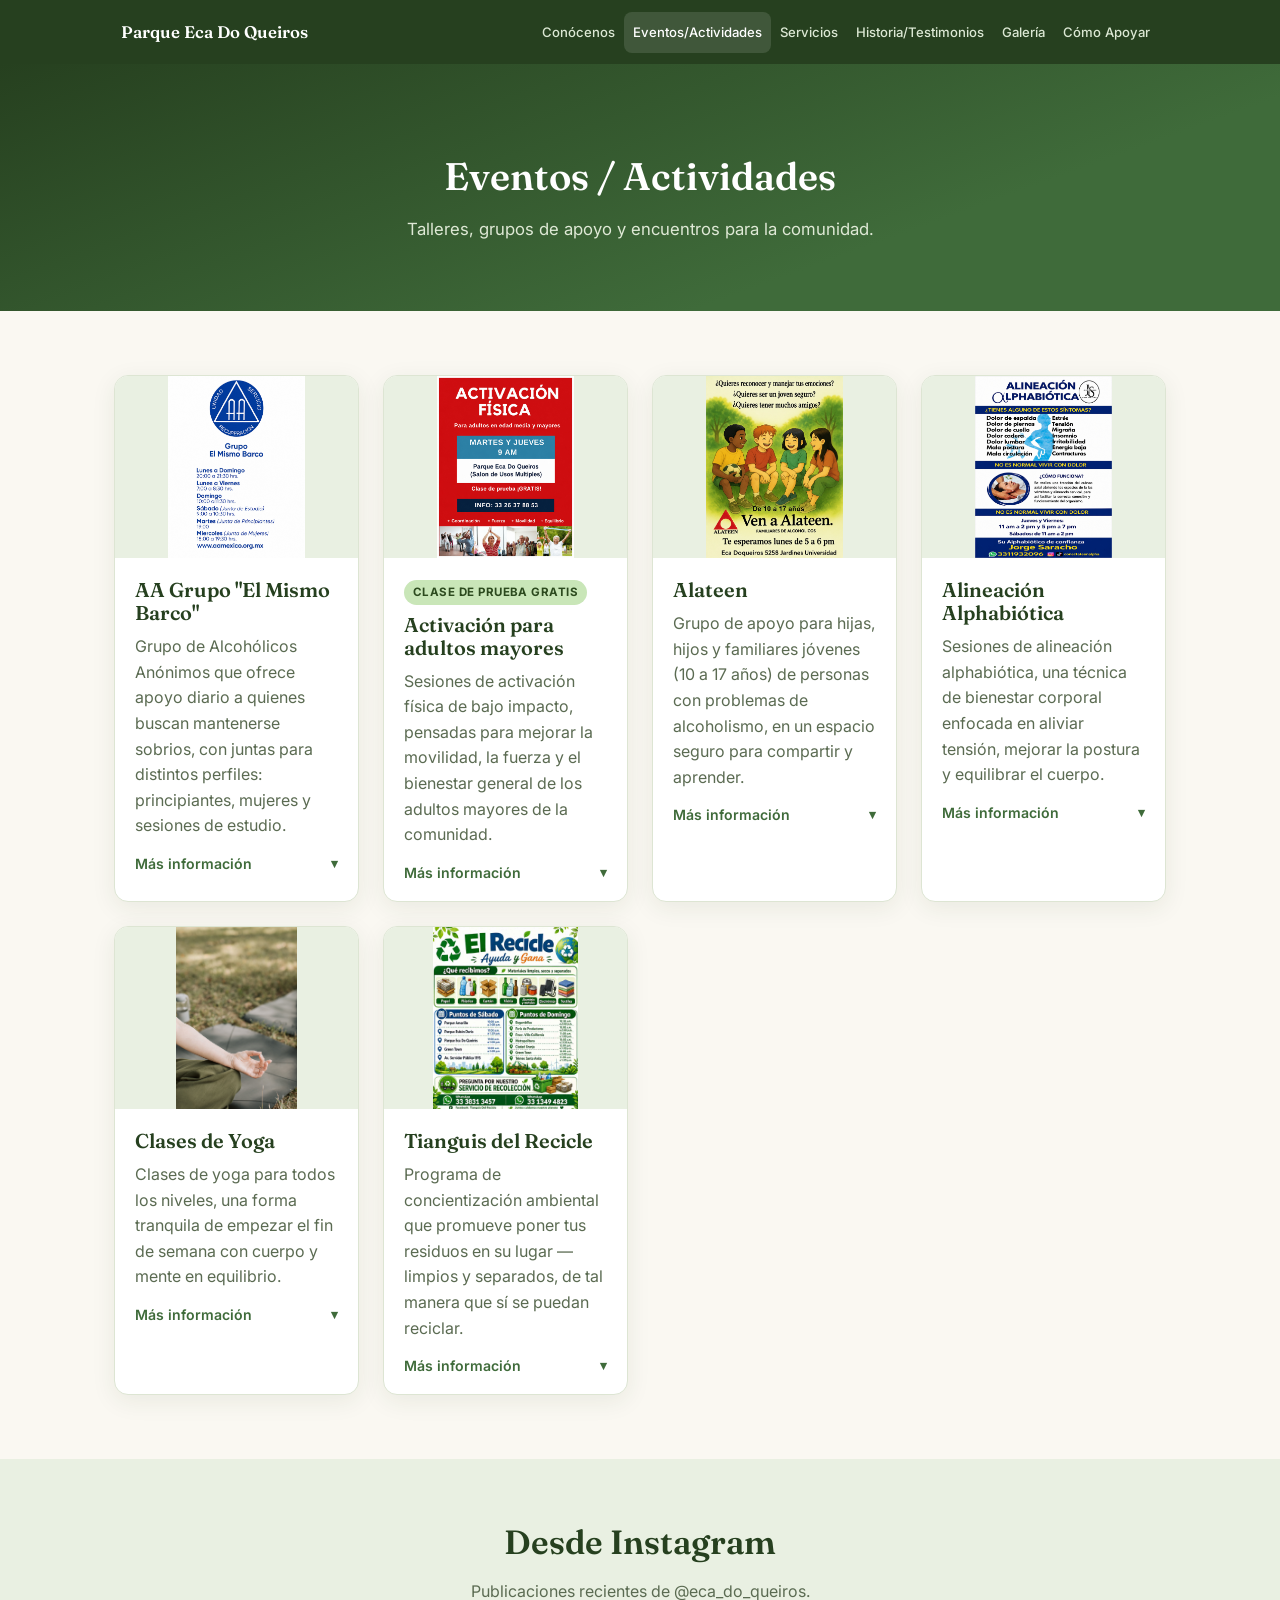
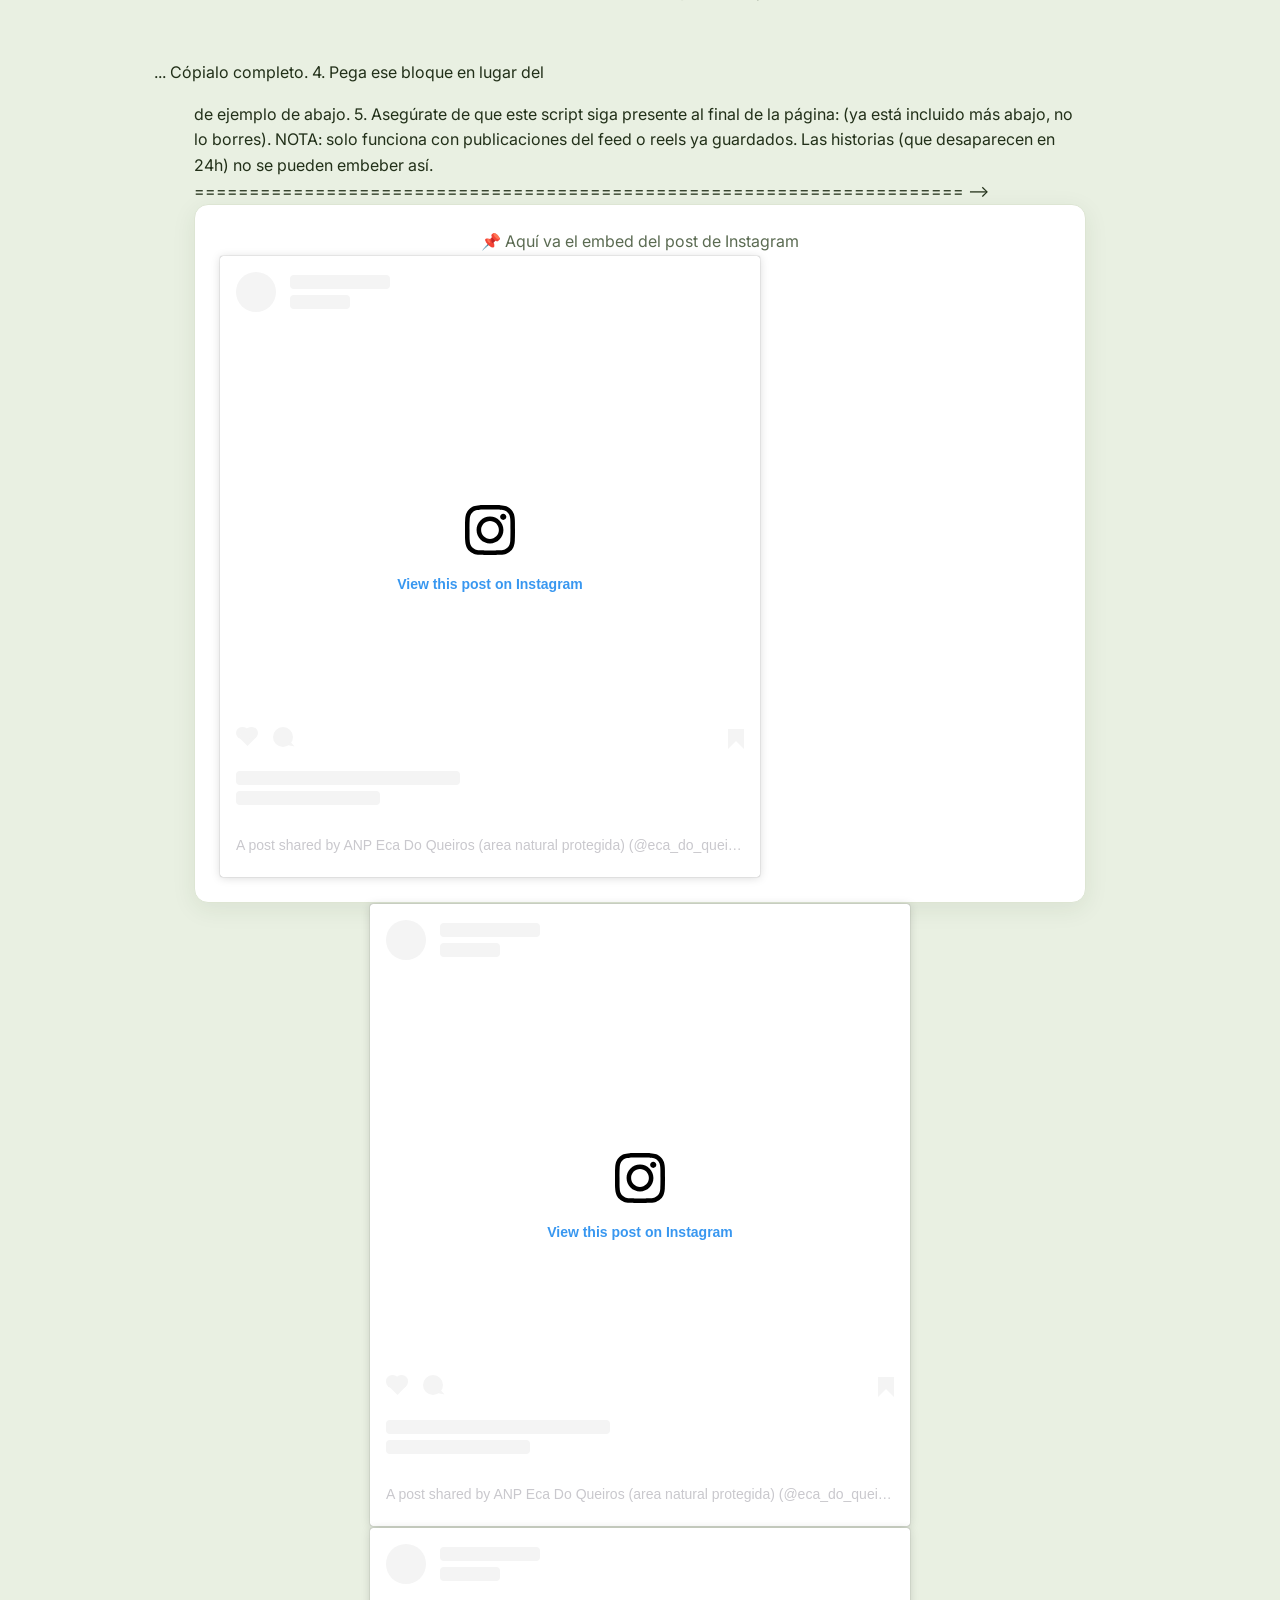
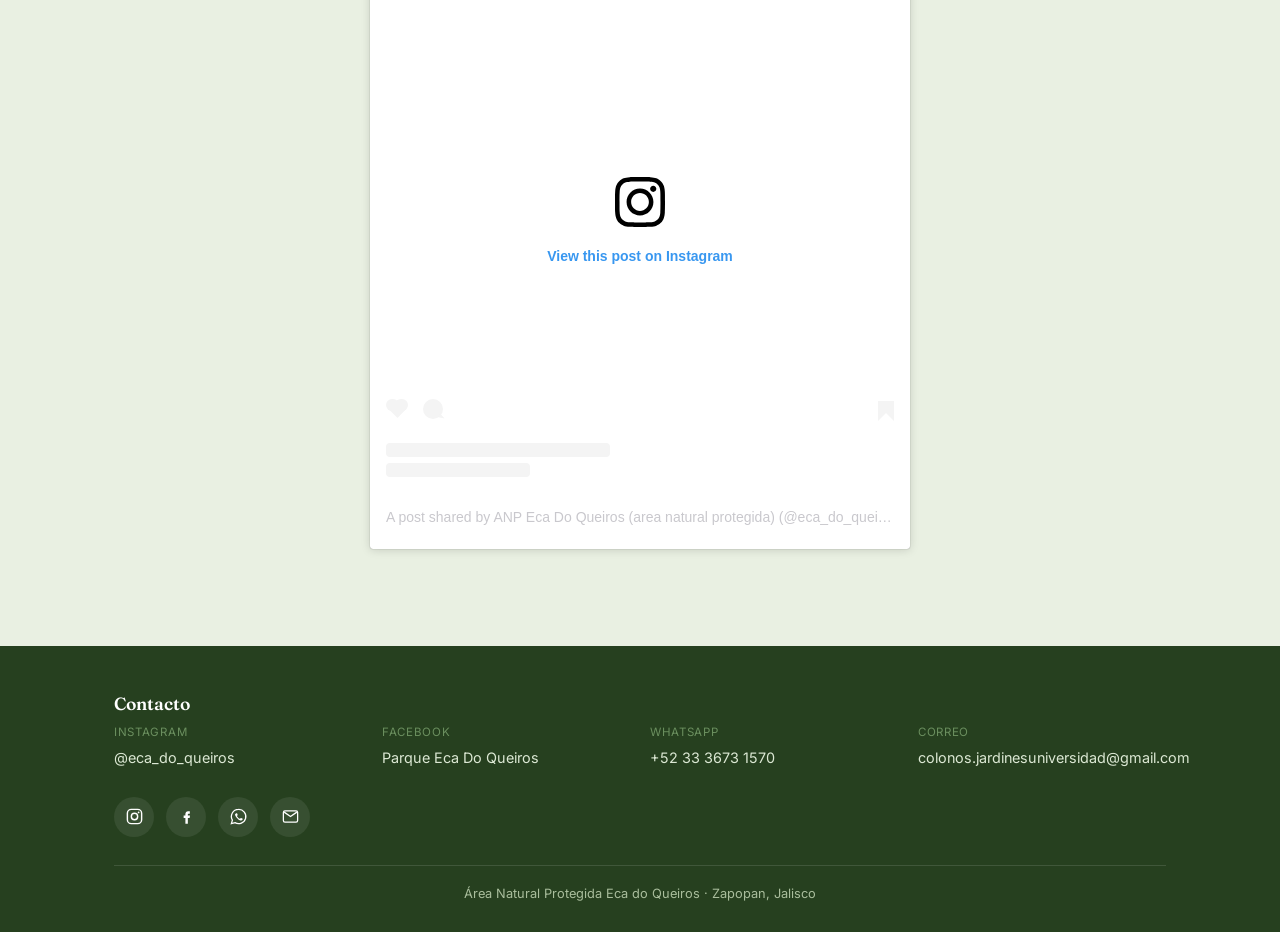
==== commit 621f9997: "Update actividades.html" ====
--- a/actividades.html
+++ b/actividades.html
@@ -181,13 +181,9 @@
       <p>Publicaciones recientes de @eca_do_queiros.</p>
     </div>
 
-    <!--
-      ======================================================================
-      CÓMO EMBEBER UN POST DE INSTAGRAM (para quien edite el sitio):
-
-      1. Abre el post en Instagram (desde la app o la web).
-      2. Toca los tres puntos (•••) → "Insertar" / "Embed".
-      3. Instagram te da un bloque de código <blockquote class="instagram-media">...
+    <div class="grid" style="grid-template-columns: repeat(auto-fit, minmax(280px, 1fr)); align-items:start;">
+      <div style="display:flex; justify-content:center;">
+<blockquote class="instagram-media">...
          Cópialo completo.
       4. Pega ese bloque en lugar del <blockquote> de ejemplo de abajo.
       5. Asegúrate de que este script siga presente al final de la página:
@@ -202,22 +198,16 @@
       <p style="margin:0; color:var(--text-soft);">
         📌 Aquí va el embed del post de Instagram 
             <blockquote class="instagram-media" data-instgrm-captioned data-instgrm-permalink="https://www.instagram.com/p/DbtnmydgW6K/?utm_source=ig_embed&amp;utm_campaign=loading" data-instgrm-version="14" style=" background:#FFF; border:0; border-radius:3px; box-shadow:0 0 1px 0 rgba(0,0,0,0.5),0 1px 10px 0 rgba(0,0,0,0.15); margin: 1px; max-width:540px; min-width:326px; padding:0; width:99.375%; width:-webkit-calc(100% - 2px); width:calc(100% - 2px);"><div style="padding:16px;"> <a href="https://www.instagram.com/p/DbtnmydgW6K/?utm_source=ig_embed&amp;utm_campaign=loading" style=" background:#FFFFFF; line-height:0; padding:0 0; text-align:center; text-decoration:none; width:100%;" target="_blank"> <div style=" display: flex; flex-direction: row; align-items: center;"> <div style="background-color: #F4F4F4; border-radius: 50%; flex-grow: 0; height: 40px; margin-right: 14px; width: 40px;"></div> <div style="display: flex; flex-direction: column; flex-grow: 1; justify-content: center;"> <div style=" background-color: #F4F4F4; border-radius: 4px; flex-grow: 0; height: 14px; margin-bottom: 6px; width: 100px;"></div> <div style=" background-color: #F4F4F4; border-radius: 4px; flex-grow: 0; height: 14px; width: 60px;"></div></div></div><div style="padding: 19% 0;"></div> <div style="display:block; height:50px; margin:0 auto 12px; width:50px;"><svg width="50px" height="50px" viewBox="0 0 60 60" version="1.1" xmlns="https://www.w3.org/2000/svg" xmlns:xlink="https://www.w3.org/1999/xlink"><g stroke="none" stroke-width="1" fill="none" fill-rule="evenodd"><g transform="translate(-511.000000, -20.000000)" fill="#000000"><g><path d="M556.869,30.41 C554.814,30.41 553.148,32.076 553.148,34.131 C553.148,36.186 554.814,37.852 556.869,37.852 C558.924,37.852 560.59,36.186 560.59,34.131 C560.59,32.076 558.924,30.41 556.869,30.41 M541,60.657 C535.114,60.657 530.342,55.887 530.342,50 C530.342,44.114 535.114,39.342 541,39.342 C546.887,39.342 551.658,44.114 551.658,50 C551.658,55.887 546.887,60.657 541,60.657 M541,33.886 C532.1,33.886 524.886,41.1 524.886,50 C524.886,58.899 532.1,66.113 541,66.113 C549.9,66.113 557.115,58.899 557.115,50 C557.115,41.1 549.9,33.886 541,33.886 M565.378,62.101 C565.244,65.022 564.756,66.606 564.346,67.663 C563.803,69.06 563.154,70.057 562.106,71.106 C561.058,72.155 560.06,72.803 558.662,73.347 C557.607,73.757 556.021,74.244 553.102,74.378 C549.944,74.521 548.997,74.552 541,74.552 C533.003,74.552 532.056,74.521 528.898,74.378 C525.979,74.244 524.393,73.757 523.338,73.347 C521.94,72.803 520.942,72.155 519.894,71.106 C518.846,70.057 518.197,69.06 517.654,67.663 C517.244,66.606 516.755,65.022 516.623,62.101 C516.479,58.943 516.448,57.996 516.448,50 C516.448,42.003 516.479,41.056 516.623,37.899 C516.755,34.978 517.244,33.391 517.654,32.338 C518.197,30.938 518.846,29.942 519.894,28.894 C520.942,27.846 521.94,27.196 523.338,26.654 C524.393,26.244 525.979,25.756 528.898,25.623 C532.057,25.479 533.004,25.448 541,25.448 C548.997,25.448 549.943,25.479 553.102,25.623 C556.021,25.756 557.607,26.244 558.662,26.654 C560.06,27.196 561.058,27.846 562.106,28.894 C563.154,29.942 563.803,30.938 564.346,32.338 C564.756,33.391 565.244,34.978 565.378,37.899 C565.522,41.056 565.552,42.003 565.552,50 C565.552,57.996 565.522,58.943 565.378,62.101 M570.82,37.631 C570.674,34.438 570.167,32.258 569.425,30.349 C568.659,28.377 567.633,26.702 565.965,25.035 C564.297,23.368 562.623,22.342 560.652,21.575 C558.743,20.834 556.562,20.326 553.369,20.18 C550.169,20.033 549.148,20 541,20 C532.853,20 531.831,20.033 528.631,20.18 C525.438,20.326 523.257,20.834 521.349,21.575 C519.376,22.342 517.703,23.368 516.035,25.035 C514.368,26.702 513.342,28.377 512.574,30.349 C511.834,32.258 511.326,34.438 511.181,37.631 C511.035,40.831 511,41.851 511,50 C511,58.147 511.035,59.17 511.181,62.369 C511.326,65.562 511.834,67.743 512.574,69.651 C513.342,71.625 514.368,73.296 516.035,74.965 C517.703,76.634 519.376,77.658 521.349,78.425 C523.257,79.167 525.438,79.673 528.631,79.82 C531.831,79.965 532.853,80.001 541,80.001 C549.148,80.001 550.169,79.965 553.369,79.82 C556.562,79.673 558.743,79.167 560.652,78.425 C562.623,77.658 564.297,76.634 565.965,74.965 C567.633,73.296 568.659,71.625 569.425,69.651 C570.167,67.743 570.674,65.562 570.82,62.369 C570.966,59.17 571,58.147 571,50 C571,41.851 570.966,40.831 570.82,37.631"></path></g></g></g></svg></div><div style="padding-top: 8px;"> <div style=" color:#3897f0; font-family:Arial,sans-serif; font-size:14px; font-style:normal; font-weight:550; line-height:18px;">View this post on Instagram</div></div><div style="padding: 12.5% 0;"></div> <div style="display: flex; flex-direction: row; margin-bottom: 14px; align-items: center;"><div> <div style="background-color: #F4F4F4; border-radius: 50%; height: 12.5px; width: 12.5px; transform: translateX(0px) translateY(7px);"></div> <div style="background-color: #F4F4F4; height: 12.5px; transform: rotate(-45deg) translateX(3px) translateY(1px); width: 12.5px; flex-grow: 0; margin-right: 14px; margin-left: 2px;"></div> <div style="background-color: #F4F4F4; border-radius: 50%; height: 12.5px; width: 12.5px; transform: translateX(9px) translateY(-18px);"></div></div><div style="margin-left: 8px;"> <div style=" background-color: #F4F4F4; border-radius: 50%; flex-grow: 0; height: 20px; width: 20px;"></div> <div style=" width: 0; height: 0; border-top: 2px solid transparent; border-left: 6px solid #f4f4f4; border-bottom: 2px solid transparent; transform: translateX(16px) translateY(-4px) rotate(30deg)"></div></div><div style="margin-left: auto;"> <div style=" width: 0px; border-top: 8px solid #F4F4F4; border-right: 8px solid transparent; transform: translateY(16px);"></div> <div style=" background-color: #F4F4F4; flex-grow: 0; height: 12px; width: 16px; transform: translateY(-4px);"></div> <div style=" width: 0; height: 0; border-top: 8px solid #F4F4F4; border-left: 8px solid transparent; transform: translateY(-4px) translateX(8px);"></div></div></div> <div style="display: flex; flex-direction: column; flex-grow: 1; justify-content: center; margin-bottom: 24px;"> <div style=" background-color: #F4F4F4; border-radius: 4px; flex-grow: 0; height: 14px; margin-bottom: 6px; width: 224px;"></div> <div style=" background-color: #F4F4F4; border-radius: 4px; flex-grow: 0; height: 14px; width: 144px;"></div></div></a><p style=" color:#c9c8cd; font-family:Arial,sans-serif; font-size:14px; line-height:17px; margin-bottom:0; margin-top:8px; overflow:hidden; padding:8px 0 7px; text-align:center; text-overflow:ellipsis; white-space:nowrap;"><a href="https://www.instagram.com/p/DbtnmydgW6K/?utm_source=ig_embed&amp;utm_campaign=loading" style=" color:#c9c8cd; font-family:Arial,sans-serif; font-size:14px; font-style:normal; font-weight:normal; line-height:17px; text-decoration:none;" target="_blank">A post shared by ANP Eca Do Queiros (area natural protegida) (@eca_do_queiros)</a></p></div></blockquote>
-<script async src="//www.instagram.com/embed.js"></script>
-      </p>
-    </div>
-  
-    
+      </div>
+      <div style="display:flex; justify-content:center;">
 <blockquote class="instagram-media" data-instgrm-captioned data-instgrm-permalink="https://www.instagram.com/p/Dbtn6dKAd9M/?utm_source=ig_embed&amp;utm_campaign=loading" data-instgrm-version="14" style=" background:#FFF; border:0; border-radius:3px; box-shadow:0 0 1px 0 rgba(0,0,0,0.5),0 1px 10px 0 rgba(0,0,0,0.15); margin: 1px; max-width:540px; min-width:326px; padding:0; width:99.375%; width:-webkit-calc(100% - 2px); width:calc(100% - 2px);"><div style="padding:16px;"> <a href="https://www.instagram.com/p/Dbtn6dKAd9M/?utm_source=ig_embed&amp;utm_campaign=loading" style=" background:#FFFFFF; line-height:0; padding:0 0; text-align:center; text-decoration:none; width:100%;" target="_blank"> <div style=" display: flex; flex-direction: row; align-items: center;"> <div style="background-color: #F4F4F4; border-radius: 50%; flex-grow: 0; height: 40px; margin-right: 14px; width: 40px;"></div> <div style="display: flex; flex-direction: column; flex-grow: 1; justify-content: center;"> <div style=" background-color: #F4F4F4; border-radius: 4px; flex-grow: 0; height: 14px; margin-bottom: 6px; width: 100px;"></div> <div style=" background-color: #F4F4F4; border-radius: 4px; flex-grow: 0; height: 14px; width: 60px;"></div></div></div><div style="padding: 19% 0;"></div> <div style="display:block; height:50px; margin:0 auto 12px; width:50px;"><svg width="50px" height="50px" viewBox="0 0 60 60" version="1.1" xmlns="https://www.w3.org/2000/svg" xmlns:xlink="https://www.w3.org/1999/xlink"><g stroke="none" stroke-width="1" fill="none" fill-rule="evenodd"><g transform="translate(-511.000000, -20.000000)" fill="#000000"><g><path d="M556.869,30.41 C554.814,30.41 553.148,32.076 553.148,34.131 C553.148,36.186 554.814,37.852 556.869,37.852 C558.924,37.852 560.59,36.186 560.59,34.131 C560.59,32.076 558.924,30.41 556.869,30.41 M541,60.657 C535.114,60.657 530.342,55.887 530.342,50 C530.342,44.114 535.114,39.342 541,39.342 C546.887,39.342 551.658,44.114 551.658,50 C551.658,55.887 546.887,60.657 541,60.657 M541,33.886 C532.1,33.886 524.886,41.1 524.886,50 C524.886,58.899 532.1,66.113 541,66.113 C549.9,66.113 557.115,58.899 557.115,50 C557.115,41.1 549.9,33.886 541,33.886 M565.378,62.101 C565.244,65.022 564.756,66.606 564.346,67.663 C563.803,69.06 563.154,70.057 562.106,71.106 C561.058,72.155 560.06,72.803 558.662,73.347 C557.607,73.757 556.021,74.244 553.102,74.378 C549.944,74.521 548.997,74.552 541,74.552 C533.003,74.552 532.056,74.521 528.898,74.378 C525.979,74.244 524.393,73.757 523.338,73.347 C521.94,72.803 520.942,72.155 519.894,71.106 C518.846,70.057 518.197,69.06 517.654,67.663 C517.244,66.606 516.755,65.022 516.623,62.101 C516.479,58.943 516.448,57.996 516.448,50 C516.448,42.003 516.479,41.056 516.623,37.899 C516.755,34.978 517.244,33.391 517.654,32.338 C518.197,30.938 518.846,29.942 519.894,28.894 C520.942,27.846 521.94,27.196 523.338,26.654 C524.393,26.244 525.979,25.756 528.898,25.623 C532.057,25.479 533.004,25.448 541,25.448 C548.997,25.448 549.943,25.479 553.102,25.623 C556.021,25.756 557.607,26.244 558.662,26.654 C560.06,27.196 561.058,27.846 562.106,28.894 C563.154,29.942 563.803,30.938 564.346,32.338 C564.756,33.391 565.244,34.978 565.378,37.899 C565.522,41.056 565.552,42.003 565.552,50 C565.552,57.996 565.522,58.943 565.378,62.101 M570.82,37.631 C570.674,34.438 570.167,32.258 569.425,30.349 C568.659,28.377 567.633,26.702 565.965,25.035 C564.297,23.368 562.623,22.342 560.652,21.575 C558.743,20.834 556.562,20.326 553.369,20.18 C550.169,20.033 549.148,20 541,20 C532.853,20 531.831,20.033 528.631,20.18 C525.438,20.326 523.257,20.834 521.349,21.575 C519.376,22.342 517.703,23.368 516.035,25.035 C514.368,26.702 513.342,28.377 512.574,30.349 C511.834,32.258 511.326,34.438 511.181,37.631 C511.035,40.831 511,41.851 511,50 C511,58.147 511.035,59.17 511.181,62.369 C511.326,65.562 511.834,67.743 512.574,69.651 C513.342,71.625 514.368,73.296 516.035,74.965 C517.703,76.634 519.376,77.658 521.349,78.425 C523.257,79.167 525.438,79.673 528.631,79.82 C531.831,79.965 532.853,80.001 541,80.001 C549.148,80.001 550.169,79.965 553.369,79.82 C556.562,79.673 558.743,79.167 560.652,78.425 C562.623,77.658 564.297,76.634 565.965,74.965 C567.633,73.296 568.659,71.625 569.425,69.651 C570.167,67.743 570.674,65.562 570.82,62.369 C570.966,59.17 571,58.147 571,50 C571,41.851 570.966,40.831 570.82,37.631"></path></g></g></g></svg></div><div style="padding-top: 8px;"> <div style=" color:#3897f0; font-family:Arial,sans-serif; font-size:14px; font-style:normal; font-weight:550; line-height:18px;">View this post on Instagram</div></div><div style="padding: 12.5% 0;"></div> <div style="display: flex; flex-direction: row; margin-bottom: 14px; align-items: center;"><div> <div style="background-color: #F4F4F4; border-radius: 50%; height: 12.5px; width: 12.5px; transform: translateX(0px) translateY(7px);"></div> <div style="background-color: #F4F4F4; height: 12.5px; transform: rotate(-45deg) translateX(3px) translateY(1px); width: 12.5px; flex-grow: 0; margin-right: 14px; margin-left: 2px;"></div> <div style="background-color: #F4F4F4; border-radius: 50%; height: 12.5px; width: 12.5px; transform: translateX(9px) translateY(-18px);"></div></div><div style="margin-left: 8px;"> <div style=" background-color: #F4F4F4; border-radius: 50%; flex-grow: 0; height: 20px; width: 20px;"></div> <div style=" width: 0; height: 0; border-top: 2px solid transparent; border-left: 6px solid #f4f4f4; border-bottom: 2px solid transparent; transform: translateX(16px) translateY(-4px) rotate(30deg)"></div></div><div style="margin-left: auto;"> <div style=" width: 0px; border-top: 8px solid #F4F4F4; border-right: 8px solid transparent; transform: translateY(16px);"></div> <div style=" background-color: #F4F4F4; flex-grow: 0; height: 12px; width: 16px; transform: translateY(-4px);"></div> <div style=" width: 0; height: 0; border-top: 8px solid #F4F4F4; border-left: 8px solid transparent; transform: translateY(-4px) translateX(8px);"></div></div></div> <div style="display: flex; flex-direction: column; flex-grow: 1; justify-content: center; margin-bottom: 24px;"> <div style=" background-color: #F4F4F4; border-radius: 4px; flex-grow: 0; height: 14px; margin-bottom: 6px; width: 224px;"></div> <div style=" background-color: #F4F4F4; border-radius: 4px; flex-grow: 0; height: 14px; width: 144px;"></div></div></a><p style=" color:#c9c8cd; font-family:Arial,sans-serif; font-size:14px; line-height:17px; margin-bottom:0; margin-top:8px; overflow:hidden; padding:8px 0 7px; text-align:center; text-overflow:ellipsis; white-space:nowrap;"><a href="https://www.instagram.com/p/Dbtn6dKAd9M/?utm_source=ig_embed&amp;utm_campaign=loading" style=" color:#c9c8cd; font-family:Arial,sans-serif; font-size:14px; font-style:normal; font-weight:normal; line-height:17px; text-decoration:none;" target="_blank">A post shared by ANP Eca Do Queiros (area natural protegida) (@eca_do_queiros)</a></p></div></blockquote>
-<script async src="//www.instagram.com/embed.js"></script>
-    
+      </div>
+      <div style="display:flex; justify-content:center;">
 <blockquote class="instagram-media" data-instgrm-captioned data-instgrm-permalink="https://www.instagram.com/p/DbtoLoYgfPS/?utm_source=ig_embed&amp;utm_campaign=loading" data-instgrm-version="14" style=" background:#FFF; border:0; border-radius:3px; box-shadow:0 0 1px 0 rgba(0,0,0,0.5),0 1px 10px 0 rgba(0,0,0,0.15); margin: 1px; max-width:540px; min-width:326px; padding:0; width:99.375%; width:-webkit-calc(100% - 2px); width:calc(100% - 2px);"><div style="padding:16px;"> <a href="https://www.instagram.com/p/DbtoLoYgfPS/?utm_source=ig_embed&amp;utm_campaign=loading" style=" background:#FFFFFF; line-height:0; padding:0 0; text-align:center; text-decoration:none; width:100%;" target="_blank"> <div style=" display: flex; flex-direction: row; align-items: center;"> <div style="background-color: #F4F4F4; border-radius: 50%; flex-grow: 0; height: 40px; margin-right: 14px; width: 40px;"></div> <div style="display: flex; flex-direction: column; flex-grow: 1; justify-content: center;"> <div style=" background-color: #F4F4F4; border-radius: 4px; flex-grow: 0; height: 14px; margin-bottom: 6px; width: 100px;"></div> <div style=" background-color: #F4F4F4; border-radius: 4px; flex-grow: 0; height: 14px; width: 60px;"></div></div></div><div style="padding: 19% 0;"></div> <div style="display:block; height:50px; margin:0 auto 12px; width:50px;"><svg width="50px" height="50px" viewBox="0 0 60 60" version="1.1" xmlns="https://www.w3.org/2000/svg" xmlns:xlink="https://www.w3.org/1999/xlink"><g stroke="none" stroke-width="1" fill="none" fill-rule="evenodd"><g transform="translate(-511.000000, -20.000000)" fill="#000000"><g><path d="M556.869,30.41 C554.814,30.41 553.148,32.076 553.148,34.131 C553.148,36.186 554.814,37.852 556.869,37.852 C558.924,37.852 560.59,36.186 560.59,34.131 C560.59,32.076 558.924,30.41 556.869,30.41 M541,60.657 C535.114,60.657 530.342,55.887 530.342,50 C530.342,44.114 535.114,39.342 541,39.342 C546.887,39.342 551.658,44.114 551.658,50 C551.658,55.887 546.887,60.657 541,60.657 M541,33.886 C532.1,33.886 524.886,41.1 524.886,50 C524.886,58.899 532.1,66.113 541,66.113 C549.9,66.113 557.115,58.899 557.115,50 C557.115,41.1 549.9,33.886 541,33.886 M565.378,62.101 C565.244,65.022 564.756,66.606 564.346,67.663 C563.803,69.06 563.154,70.057 562.106,71.106 C561.058,72.155 560.06,72.803 558.662,73.347 C557.607,73.757 556.021,74.244 553.102,74.378 C549.944,74.521 548.997,74.552 541,74.552 C533.003,74.552 532.056,74.521 528.898,74.378 C525.979,74.244 524.393,73.757 523.338,73.347 C521.94,72.803 520.942,72.155 519.894,71.106 C518.846,70.057 518.197,69.06 517.654,67.663 C517.244,66.606 516.755,65.022 516.623,62.101 C516.479,58.943 516.448,57.996 516.448,50 C516.448,42.003 516.479,41.056 516.623,37.899 C516.755,34.978 517.244,33.391 517.654,32.338 C518.197,30.938 518.846,29.942 519.894,28.894 C520.942,27.846 521.94,27.196 523.338,26.654 C524.393,26.244 525.979,25.756 528.898,25.623 C532.057,25.479 533.004,25.448 541,25.448 C548.997,25.448 549.943,25.479 553.102,25.623 C556.021,25.756 557.607,26.244 558.662,26.654 C560.06,27.196 561.058,27.846 562.106,28.894 C563.154,29.942 563.803,30.938 564.346,32.338 C564.756,33.391 565.244,34.978 565.378,37.899 C565.522,41.056 565.552,42.003 565.552,50 C565.552,57.996 565.522,58.943 565.378,62.101 M570.82,37.631 C570.674,34.438 570.167,32.258 569.425,30.349 C568.659,28.377 567.633,26.702 565.965,25.035 C564.297,23.368 562.623,22.342 560.652,21.575 C558.743,20.834 556.562,20.326 553.369,20.18 C550.169,20.033 549.148,20 541,20 C532.853,20 531.831,20.033 528.631,20.18 C525.438,20.326 523.257,20.834 521.349,21.575 C519.376,22.342 517.703,23.368 516.035,25.035 C514.368,26.702 513.342,28.377 512.574,30.349 C511.834,32.258 511.326,34.438 511.181,37.631 C511.035,40.831 511,41.851 511,50 C511,58.147 511.035,59.17 511.181,62.369 C511.326,65.562 511.834,67.743 512.574,69.651 C513.342,71.625 514.368,73.296 516.035,74.965 C517.703,76.634 519.376,77.658 521.349,78.425 C523.257,79.167 525.438,79.673 528.631,79.82 C531.831,79.965 532.853,80.001 541,80.001 C549.148,80.001 550.169,79.965 553.369,79.82 C556.562,79.673 558.743,79.167 560.652,78.425 C562.623,77.658 564.297,76.634 565.965,74.965 C567.633,73.296 568.659,71.625 569.425,69.651 C570.167,67.743 570.674,65.562 570.82,62.369 C570.966,59.17 571,58.147 571,50 C571,41.851 570.966,40.831 570.82,37.631"></path></g></g></g></svg></div><div style="padding-top: 8px;"> <div style=" color:#3897f0; font-family:Arial,sans-serif; font-size:14px; font-style:normal; font-weight:550; line-height:18px;">View this post on Instagram</div></div><div style="padding: 12.5% 0;"></div> <div style="display: flex; flex-direction: row; margin-bottom: 14px; align-items: center;"><div> <div style="background-color: #F4F4F4; border-radius: 50%; height: 12.5px; width: 12.5px; transform: translateX(0px) translateY(7px);"></div> <div style="background-color: #F4F4F4; height: 12.5px; transform: rotate(-45deg) translateX(3px) translateY(1px); width: 12.5px; flex-grow: 0; margin-right: 14px; margin-left: 2px;"></div> <div style="background-color: #F4F4F4; border-radius: 50%; height: 12.5px; width: 12.5px; transform: translateX(9px) translateY(-18px);"></div></div><div style="margin-left: 8px;"> <div style=" background-color: #F4F4F4; border-radius: 50%; flex-grow: 0; height: 20px; width: 20px;"></div> <div style=" width: 0; height: 0; border-top: 2px solid transparent; border-left: 6px solid #f4f4f4; border-bottom: 2px solid transparent; transform: translateX(16px) translateY(-4px) rotate(30deg)"></div></div><div style="margin-left: auto;"> <div style=" width: 0px; border-top: 8px solid #F4F4F4; border-right: 8px solid transparent; transform: translateY(16px);"></div> <div style=" background-color: #F4F4F4; flex-grow: 0; height: 12px; width: 16px; transform: translateY(-4px);"></div> <div style=" width: 0; height: 0; border-top: 8px solid #F4F4F4; border-left: 8px solid transparent; transform: translateY(-4px) translateX(8px);"></div></div></div> <div style="display: flex; flex-direction: column; flex-grow: 1; justify-content: center; margin-bottom: 24px;"> <div style=" background-color: #F4F4F4; border-radius: 4px; flex-grow: 0; height: 14px; margin-bottom: 6px; width: 224px;"></div> <div style=" background-color: #F4F4F4; border-radius: 4px; flex-grow: 0; height: 14px; width: 144px;"></div></div></a><p style=" color:#c9c8cd; font-family:Arial,sans-serif; font-size:14px; line-height:17px; margin-bottom:0; margin-top:8px; overflow:hidden; padding:8px 0 7px; text-align:center; text-overflow:ellipsis; white-space:nowrap;"><a href="https://www.instagram.com/p/DbtoLoYgfPS/?utm_source=ig_embed&amp;utm_campaign=loading" style=" color:#c9c8cd; font-family:Arial,sans-serif; font-size:14px; font-style:normal; font-weight:normal; line-height:17px; text-decoration:none;" target="_blank">A post shared by ANP Eca Do Queiros (area natural protegida) (@eca_do_queiros)</a></p></div></blockquote>
-<script async src="//www.instagram.com/embed.js"></script>
-
-    <!-- Ejemplo de cómo se vería el bloque real (reemplázalo):
-    <blockquote class="instagram-media" data-instgrm-permalink="https://www.instagram.com/p/EJEMPLO/">
-    </blockquote>
+      </div>
+    </div>
+
     <script async src="https://www.instagram.com/embed.js"></script>
-    -->
   </div>
 </section>
   
@@ -252,3 +242,4 @@
 <script src="js/main.js"></script>
 </body>
 </html>
+        
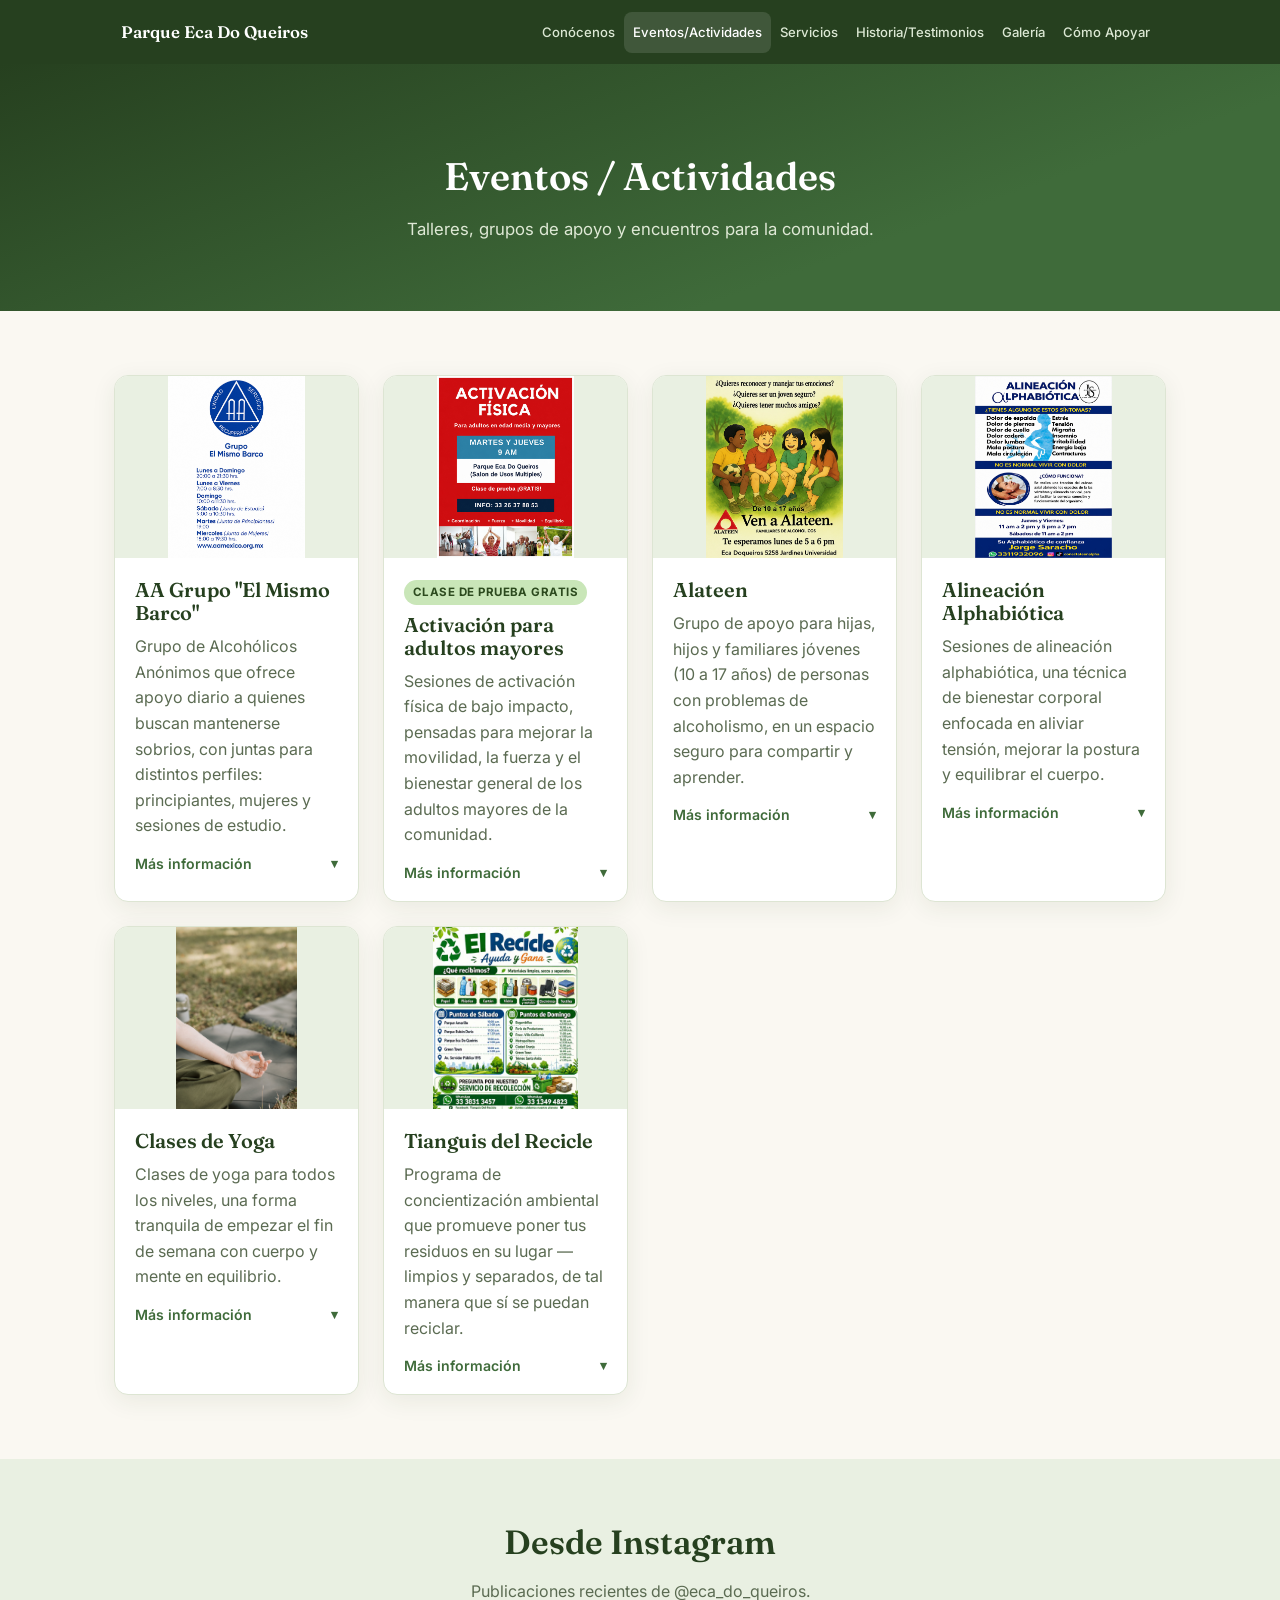
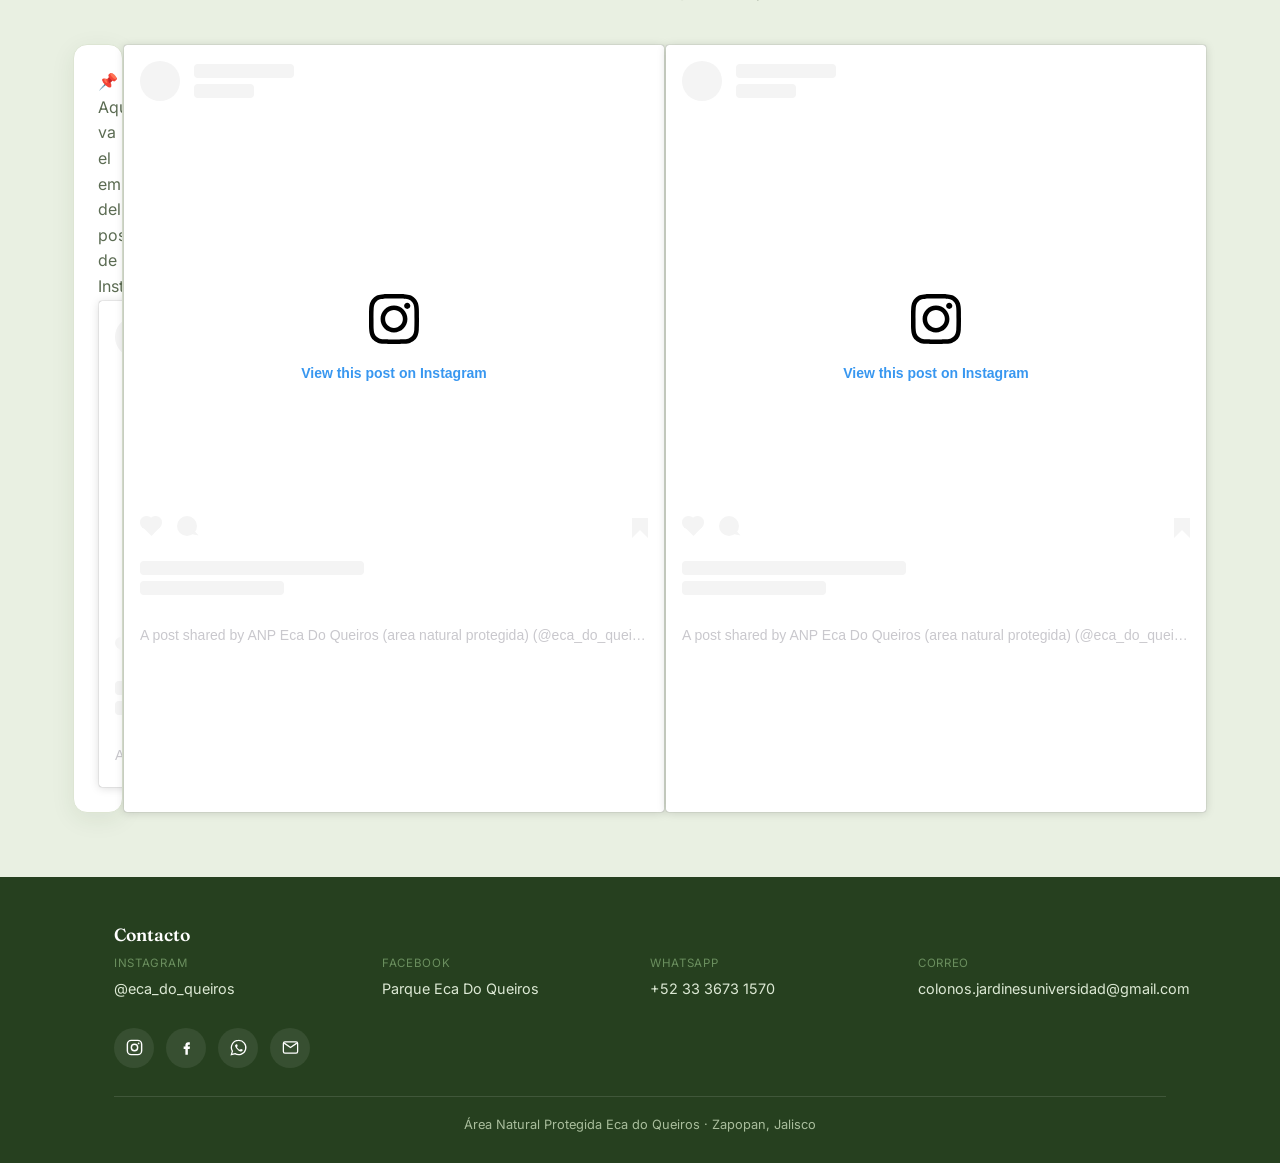
==== commit 872bc266: "Update actividades.html" ====
--- a/actividades.html
+++ b/actividades.html
@@ -183,8 +183,9 @@
 
     <div class="grid" style="grid-template-columns: repeat(auto-fit, minmax(280px, 1fr)); align-items:start;">
       <div style="display:flex; justify-content:center;">
-<blockquote class="instagram-media">...
-         Cópialo completo.
+
+        <!-- <blockquote class="instagram-media">...
+        Cópialo completo.
       4. Pega ese bloque en lugar del <blockquote> de ejemplo de abajo.
       5. Asegúrate de que este script siga presente al final de la página:
          <script async src="https://www.instagram.com/embed.js"></script>
@@ -192,8 +193,7 @@
 
       NOTA: solo funciona con publicaciones del feed o reels ya guardados.
       Las historias (que desaparecen en 24h) no se pueden embeber así.
-      ======================================================================
-    -->
+      ====================================================================== --> 
     <div class="embed-wrap" style="padding:24px; text-align:center;">
       <p style="margin:0; color:var(--text-soft);">
         📌 Aquí va el embed del post de Instagram 
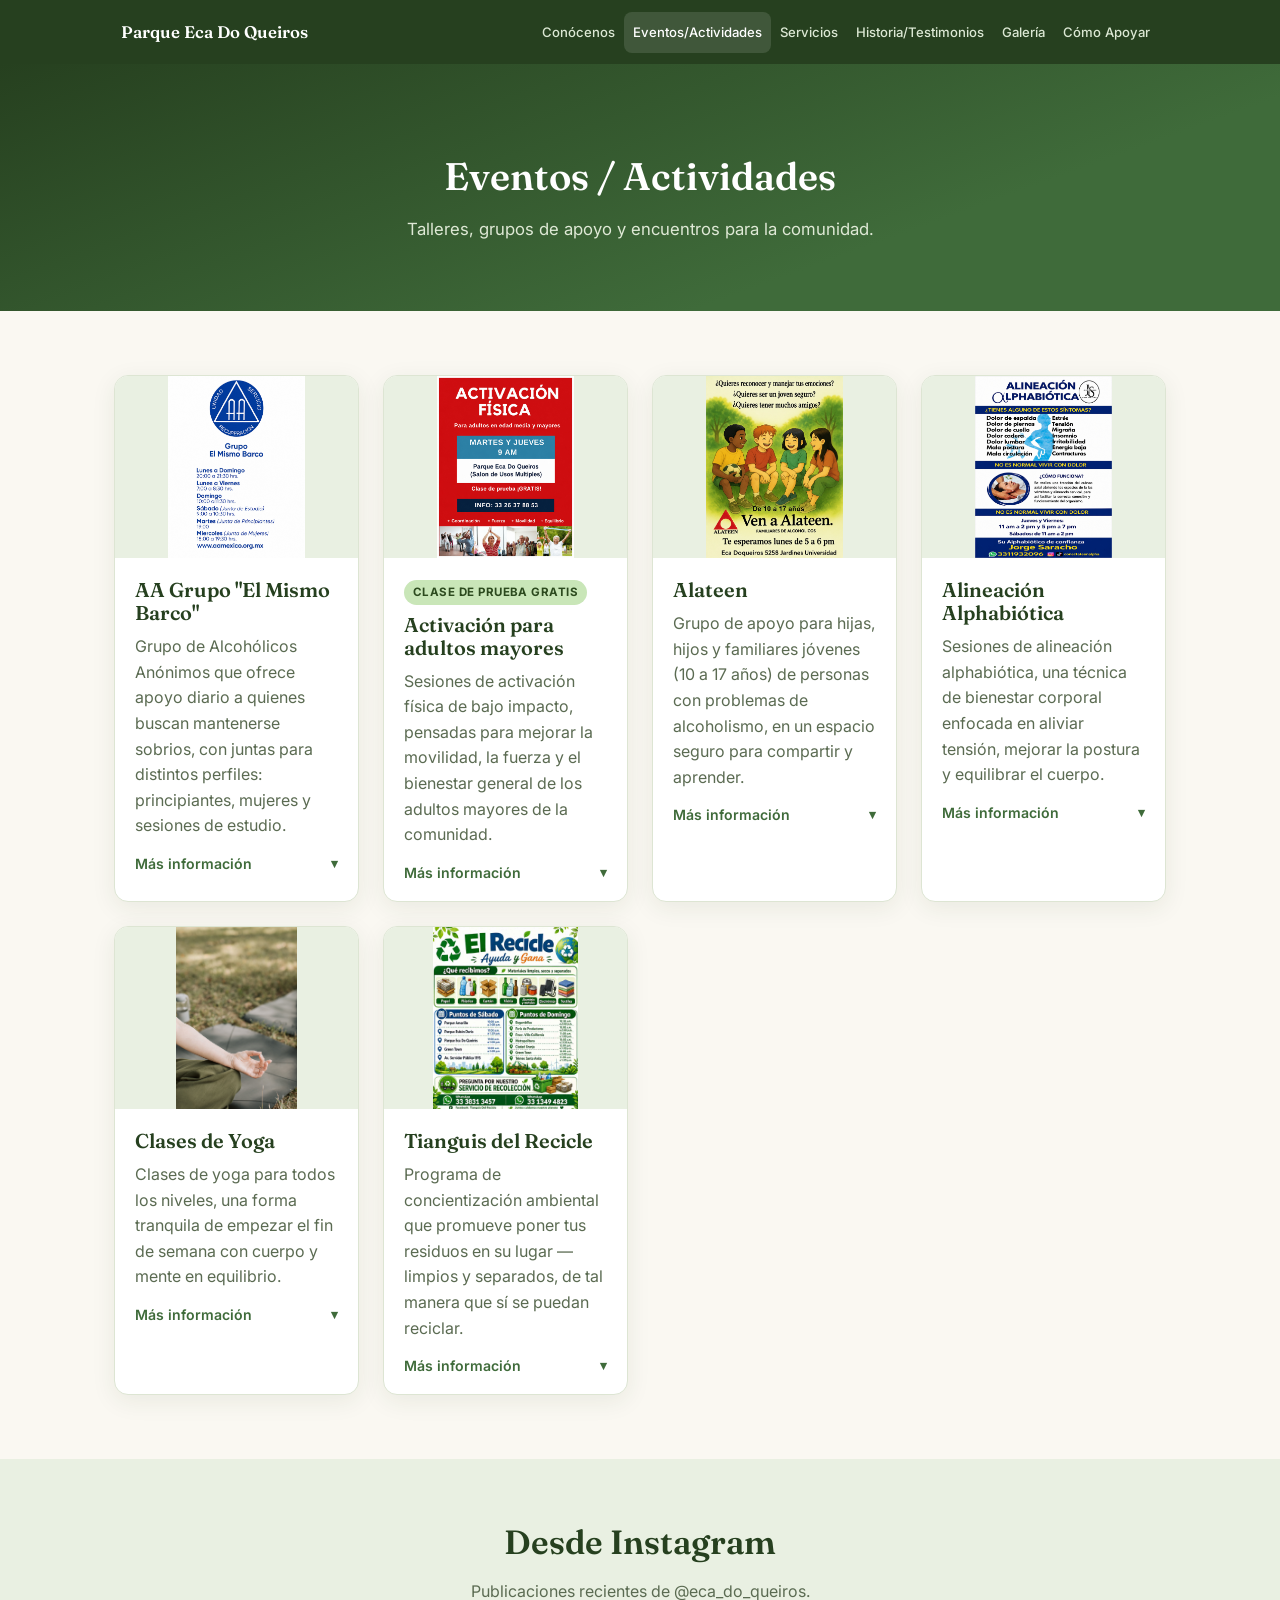
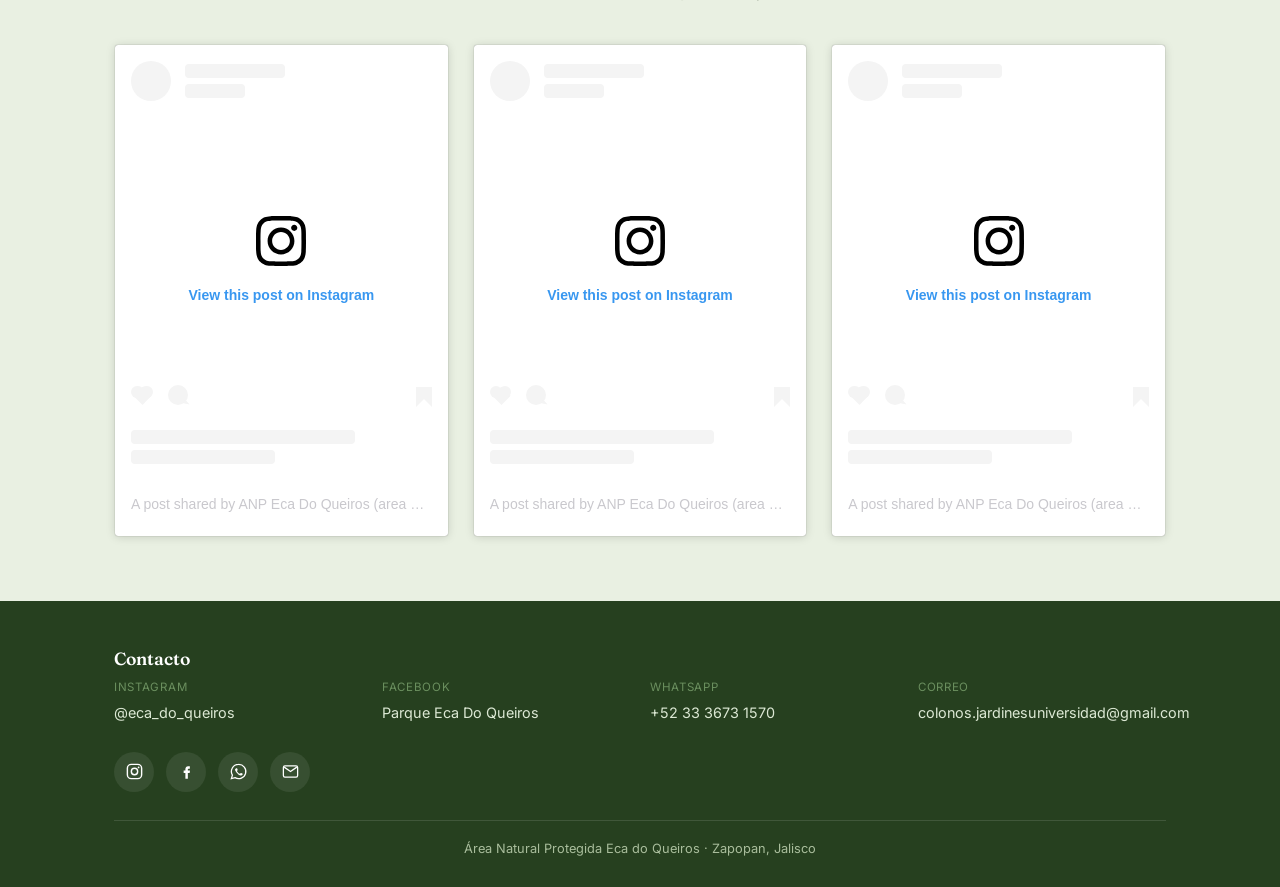
==== commit 13191947: "Update actividades.html" ====
--- a/actividades.html
+++ b/actividades.html
@@ -46,16 +46,16 @@
           <button class="card-toggle">Más información <span class="chevron">▾</span></button>
           <div class="card-details">
             <div class="card-details-inner">
-              <p style="margin.bottom:10px;"><strong>Horarios:</strong></p>
+              <p style="margin-bottom:10px;"><strong>Horarios:</strong></p>
               <ul class="schedule-list">
                 <li><span>Lunes a domingo</span><span class="price">8:00 pm – 9:30 pm</span></li>
-                <li><span>Lunes a viernes</span><span class="price">7:00 am – 8:30 am</span></li>        
+                <li><span>Lunes a viernes</span><span class="price">7:00 am – 8:30 am</span></li>
                 <li><span>Martes<br>(junta de principiantes)</span><span class="price">7:00 pm</span></li>
                 <li><span>Miércoles<br>(junta de mujeres)</span><span class="price">6:00 pm – 7:30 pm</span></li>
                 <li><span>Sábados<br>(junta de estudio)</span><span class="price">9:00 am – 10:30 am</span></li>
                 <li><span>Domingos</span><span class="price">10:00 am – 11:30 am</span></li>
               </ul>
-            <p style="margin-bottom:10px;"><strong>Dónde:</strong> Salón de usos múltiples</p>
+              <p style="margin-bottom:10px;"><strong>Dónde:</strong> Salón de usos múltiples</p>
             </div>
           </div>
         </div>
@@ -72,11 +72,11 @@
           <button class="card-toggle">Más información <span class="chevron">▾</span></button>
           <div class="card-details">
             <div class="card-details-inner">
-              <p><strong>Horario:</strong>
-                <ul class="schedule-list">
-                  <li><span>Martes y jueves</span><span class="price">9:00 am</span></li>
-                </ul>
-              <p><strong>Dónde:</strong> Área abierta del parque</p>
+              <p style="margin-bottom:10px;"><strong>Horario:</strong></p>
+              <ul class="schedule-list">
+                <li><span>Martes y jueves</span><span class="price">9:00 am</span></li>
+              </ul>
+              <p style="margin-bottom:10px;"><strong>Dónde:</strong> Área abierta del parque</p>
               <p style="margin:0;"><strong>Más información:</strong><br>
               WhatsApp: <a href="https://wa.me/523326378853" target="_blank" rel="noopener">33 2637 8853</a></p>
             </div>
@@ -94,11 +94,11 @@
           <button class="card-toggle">Más información <span class="chevron">▾</span></button>
           <div class="card-details">
             <div class="card-details-inner">
-              <p><strong>Horario:</strong>
+              <p style="margin-bottom:10px;"><strong>Horario:</strong></p>
               <ul class="schedule-list">
                  <li><span>Lunes</span><span class="price">5:00 pm – 6:00 pm</span></li>
-                </ul>
-              <p><strong>Dónde:</strong> Salón de usos múltiples</p>
+              </ul>
+              <p style="margin-bottom:10px;"><strong>Dónde:</strong> Salón de usos múltiples</p>
               <p style="margin:0;"><strong>Dirigido a:</strong> Familiares de personas alcohólicas, de 10 a 17 años.</p>
             </div>
           </div>
@@ -115,7 +115,7 @@
           <button class="card-toggle">Más información <span class="chevron">▾</span></button>
           <div class="card-details">
             <div class="card-details-inner">
-               <p style="margin.bottom:10px;"><strong>Horarios:</strong></p>
+               <p style="margin-bottom:10px;"><strong>Horarios:</strong></p>
               <ul class="schedule-list">
                 <li><span>Jueves y viernes</span><span class="price">11:00 am – 2:00 pm</span></li>
                 <li><span>Jueves y viernes</span><span class="price">5:00 pm – 7:00 pm</span></li>
@@ -137,10 +137,10 @@
           <button class="card-toggle">Más información <span class="chevron">▾</span></button>
           <div class="card-details">
             <div class="card-details-inner">
-              <p><strong>Horario:</strong>
+              <p style="margin-bottom:10px;"><strong>Horario:</strong></p>
               <ul class="schedule-list">
                  <li><span>Sábados</span><span class="price">8:00 am – 9:00 am</span></li>
-                </ul>
+              </ul>
               <p style="margin:0;"><strong>Dónde:</strong> Área abierta del parque</p>
               <p style="margin:0;"><strong>Más información:</strong><br>
               WhatsApp: <a href="https://wa.me/523336731570" target="_blank" rel="noopener">+52 33 3673 1570</a></p>
@@ -159,11 +159,11 @@
           <button class="card-toggle">Más información <span class="chevron">▾</span></button>
           <div class="card-details">
             <div class="card-details-inner">
-              <p><strong>Horario:</strong>
+              <p style="margin-bottom:10px;"><strong>Horario:</strong></p>
               <ul class="schedule-list">
                  <li><span>Sábados</span><span class="price">11:00 am – 1:00 pm</span></li>
-               </ul>
-              <p style="margin:0;"><strong>Dónde:</strong> Enfrente del ecobloque</p>            
+              </ul>
+              <p style="margin:0;"><strong>Dónde:</strong> Enfrente del ecobloque</p>
             </div>
           </div>
         </div>
@@ -183,21 +183,7 @@
 
     <div class="grid" style="grid-template-columns: repeat(auto-fit, minmax(280px, 1fr)); align-items:start;">
       <div style="display:flex; justify-content:center;">
-
-        <!-- <blockquote class="instagram-media">...
-        Cópialo completo.
-      4. Pega ese bloque en lugar del <blockquote> de ejemplo de abajo.
-      5. Asegúrate de que este script siga presente al final de la página:
-         <script async src="https://www.instagram.com/embed.js"></script>
-         (ya está incluido más abajo, no lo borres).
-
-      NOTA: solo funciona con publicaciones del feed o reels ya guardados.
-      Las historias (que desaparecen en 24h) no se pueden embeber así.
-      ====================================================================== --> 
-    <div class="embed-wrap" style="padding:24px; text-align:center;">
-      <p style="margin:0; color:var(--text-soft);">
-        📌 Aquí va el embed del post de Instagram 
-            <blockquote class="instagram-media" data-instgrm-captioned data-instgrm-permalink="https://www.instagram.com/p/DbtnmydgW6K/?utm_source=ig_embed&amp;utm_campaign=loading" data-instgrm-version="14" style=" background:#FFF; border:0; border-radius:3px; box-shadow:0 0 1px 0 rgba(0,0,0,0.5),0 1px 10px 0 rgba(0,0,0,0.15); margin: 1px; max-width:540px; min-width:326px; padding:0; width:99.375%; width:-webkit-calc(100% - 2px); width:calc(100% - 2px);"><div style="padding:16px;"> <a href="https://www.instagram.com/p/DbtnmydgW6K/?utm_source=ig_embed&amp;utm_campaign=loading" style=" background:#FFFFFF; line-height:0; padding:0 0; text-align:center; text-decoration:none; width:100%;" target="_blank"> <div style=" display: flex; flex-direction: row; align-items: center;"> <div style="background-color: #F4F4F4; border-radius: 50%; flex-grow: 0; height: 40px; margin-right: 14px; width: 40px;"></div> <div style="display: flex; flex-direction: column; flex-grow: 1; justify-content: center;"> <div style=" background-color: #F4F4F4; border-radius: 4px; flex-grow: 0; height: 14px; margin-bottom: 6px; width: 100px;"></div> <div style=" background-color: #F4F4F4; border-radius: 4px; flex-grow: 0; height: 14px; width: 60px;"></div></div></div><div style="padding: 19% 0;"></div> <div style="display:block; height:50px; margin:0 auto 12px; width:50px;"><svg width="50px" height="50px" viewBox="0 0 60 60" version="1.1" xmlns="https://www.w3.org/2000/svg" xmlns:xlink="https://www.w3.org/1999/xlink"><g stroke="none" stroke-width="1" fill="none" fill-rule="evenodd"><g transform="translate(-511.000000, -20.000000)" fill="#000000"><g><path d="M556.869,30.41 C554.814,30.41 553.148,32.076 553.148,34.131 C553.148,36.186 554.814,37.852 556.869,37.852 C558.924,37.852 560.59,36.186 560.59,34.131 C560.59,32.076 558.924,30.41 556.869,30.41 M541,60.657 C535.114,60.657 530.342,55.887 530.342,50 C530.342,44.114 535.114,39.342 541,39.342 C546.887,39.342 551.658,44.114 551.658,50 C551.658,55.887 546.887,60.657 541,60.657 M541,33.886 C532.1,33.886 524.886,41.1 524.886,50 C524.886,58.899 532.1,66.113 541,66.113 C549.9,66.113 557.115,58.899 557.115,50 C557.115,41.1 549.9,33.886 541,33.886 M565.378,62.101 C565.244,65.022 564.756,66.606 564.346,67.663 C563.803,69.06 563.154,70.057 562.106,71.106 C561.058,72.155 560.06,72.803 558.662,73.347 C557.607,73.757 556.021,74.244 553.102,74.378 C549.944,74.521 548.997,74.552 541,74.552 C533.003,74.552 532.056,74.521 528.898,74.378 C525.979,74.244 524.393,73.757 523.338,73.347 C521.94,72.803 520.942,72.155 519.894,71.106 C518.846,70.057 518.197,69.06 517.654,67.663 C517.244,66.606 516.755,65.022 516.623,62.101 C516.479,58.943 516.448,57.996 516.448,50 C516.448,42.003 516.479,41.056 516.623,37.899 C516.755,34.978 517.244,33.391 517.654,32.338 C518.197,30.938 518.846,29.942 519.894,28.894 C520.942,27.846 521.94,27.196 523.338,26.654 C524.393,26.244 525.979,25.756 528.898,25.623 C532.057,25.479 533.004,25.448 541,25.448 C548.997,25.448 549.943,25.479 553.102,25.623 C556.021,25.756 557.607,26.244 558.662,26.654 C560.06,27.196 561.058,27.846 562.106,28.894 C563.154,29.942 563.803,30.938 564.346,32.338 C564.756,33.391 565.244,34.978 565.378,37.899 C565.522,41.056 565.552,42.003 565.552,50 C565.552,57.996 565.522,58.943 565.378,62.101 M570.82,37.631 C570.674,34.438 570.167,32.258 569.425,30.349 C568.659,28.377 567.633,26.702 565.965,25.035 C564.297,23.368 562.623,22.342 560.652,21.575 C558.743,20.834 556.562,20.326 553.369,20.18 C550.169,20.033 549.148,20 541,20 C532.853,20 531.831,20.033 528.631,20.18 C525.438,20.326 523.257,20.834 521.349,21.575 C519.376,22.342 517.703,23.368 516.035,25.035 C514.368,26.702 513.342,28.377 512.574,30.349 C511.834,32.258 511.326,34.438 511.181,37.631 C511.035,40.831 511,41.851 511,50 C511,58.147 511.035,59.17 511.181,62.369 C511.326,65.562 511.834,67.743 512.574,69.651 C513.342,71.625 514.368,73.296 516.035,74.965 C517.703,76.634 519.376,77.658 521.349,78.425 C523.257,79.167 525.438,79.673 528.631,79.82 C531.831,79.965 532.853,80.001 541,80.001 C549.148,80.001 550.169,79.965 553.369,79.82 C556.562,79.673 558.743,79.167 560.652,78.425 C562.623,77.658 564.297,76.634 565.965,74.965 C567.633,73.296 568.659,71.625 569.425,69.651 C570.167,67.743 570.674,65.562 570.82,62.369 C570.966,59.17 571,58.147 571,50 C571,41.851 570.966,40.831 570.82,37.631"></path></g></g></g></svg></div><div style="padding-top: 8px;"> <div style=" color:#3897f0; font-family:Arial,sans-serif; font-size:14px; font-style:normal; font-weight:550; line-height:18px;">View this post on Instagram</div></div><div style="padding: 12.5% 0;"></div> <div style="display: flex; flex-direction: row; margin-bottom: 14px; align-items: center;"><div> <div style="background-color: #F4F4F4; border-radius: 50%; height: 12.5px; width: 12.5px; transform: translateX(0px) translateY(7px);"></div> <div style="background-color: #F4F4F4; height: 12.5px; transform: rotate(-45deg) translateX(3px) translateY(1px); width: 12.5px; flex-grow: 0; margin-right: 14px; margin-left: 2px;"></div> <div style="background-color: #F4F4F4; border-radius: 50%; height: 12.5px; width: 12.5px; transform: translateX(9px) translateY(-18px);"></div></div><div style="margin-left: 8px;"> <div style=" background-color: #F4F4F4; border-radius: 50%; flex-grow: 0; height: 20px; width: 20px;"></div> <div style=" width: 0; height: 0; border-top: 2px solid transparent; border-left: 6px solid #f4f4f4; border-bottom: 2px solid transparent; transform: translateX(16px) translateY(-4px) rotate(30deg)"></div></div><div style="margin-left: auto;"> <div style=" width: 0px; border-top: 8px solid #F4F4F4; border-right: 8px solid transparent; transform: translateY(16px);"></div> <div style=" background-color: #F4F4F4; flex-grow: 0; height: 12px; width: 16px; transform: translateY(-4px);"></div> <div style=" width: 0; height: 0; border-top: 8px solid #F4F4F4; border-left: 8px solid transparent; transform: translateY(-4px) translateX(8px);"></div></div></div> <div style="display: flex; flex-direction: column; flex-grow: 1; justify-content: center; margin-bottom: 24px;"> <div style=" background-color: #F4F4F4; border-radius: 4px; flex-grow: 0; height: 14px; margin-bottom: 6px; width: 224px;"></div> <div style=" background-color: #F4F4F4; border-radius: 4px; flex-grow: 0; height: 14px; width: 144px;"></div></div></a><p style=" color:#c9c8cd; font-family:Arial,sans-serif; font-size:14px; line-height:17px; margin-bottom:0; margin-top:8px; overflow:hidden; padding:8px 0 7px; text-align:center; text-overflow:ellipsis; white-space:nowrap;"><a href="https://www.instagram.com/p/DbtnmydgW6K/?utm_source=ig_embed&amp;utm_campaign=loading" style=" color:#c9c8cd; font-family:Arial,sans-serif; font-size:14px; font-style:normal; font-weight:normal; line-height:17px; text-decoration:none;" target="_blank">A post shared by ANP Eca Do Queiros (area natural protegida) (@eca_do_queiros)</a></p></div></blockquote>
+<blockquote class="instagram-media" data-instgrm-captioned data-instgrm-permalink="https://www.instagram.com/p/DbtnmydgW6K/?utm_source=ig_embed&amp;utm_campaign=loading" data-instgrm-version="14" style=" background:#FFF; border:0; border-radius:3px; box-shadow:0 0 1px 0 rgba(0,0,0,0.5),0 1px 10px 0 rgba(0,0,0,0.15); margin: 1px; max-width:540px; min-width:326px; padding:0; width:99.375%; width:-webkit-calc(100% - 2px); width:calc(100% - 2px);"><div style="padding:16px;"> <a href="https://www.instagram.com/p/DbtnmydgW6K/?utm_source=ig_embed&amp;utm_campaign=loading" style=" background:#FFFFFF; line-height:0; padding:0 0; text-align:center; text-decoration:none; width:100%;" target="_blank"> <div style=" display: flex; flex-direction: row; align-items: center;"> <div style="background-color: #F4F4F4; border-radius: 50%; flex-grow: 0; height: 40px; margin-right: 14px; width: 40px;"></div> <div style="display: flex; flex-direction: column; flex-grow: 1; justify-content: center;"> <div style=" background-color: #F4F4F4; border-radius: 4px; flex-grow: 0; height: 14px; margin-bottom: 6px; width: 100px;"></div> <div style=" background-color: #F4F4F4; border-radius: 4px; flex-grow: 0; height: 14px; width: 60px;"></div></div></div><div style="padding: 19% 0;"></div> <div style="display:block; height:50px; margin:0 auto 12px; width:50px;"><svg width="50px" height="50px" viewBox="0 0 60 60" version="1.1" xmlns="https://www.w3.org/2000/svg" xmlns:xlink="https://www.w3.org/1999/xlink"><g stroke="none" stroke-width="1" fill="none" fill-rule="evenodd"><g transform="translate(-511.000000, -20.000000)" fill="#000000"><g><path d="M556.869,30.41 C554.814,30.41 553.148,32.076 553.148,34.131 C553.148,36.186 554.814,37.852 556.869,37.852 C558.924,37.852 560.59,36.186 560.59,34.131 C560.59,32.076 558.924,30.41 556.869,30.41 M541,60.657 C535.114,60.657 530.342,55.887 530.342,50 C530.342,44.114 535.114,39.342 541,39.342 C546.887,39.342 551.658,44.114 551.658,50 C551.658,55.887 546.887,60.657 541,60.657 M541,33.886 C532.1,33.886 524.886,41.1 524.886,50 C524.886,58.899 532.1,66.113 541,66.113 C549.9,66.113 557.115,58.899 557.115,50 C557.115,41.1 549.9,33.886 541,33.886 M565.378,62.101 C565.244,65.022 564.756,66.606 564.346,67.663 C563.803,69.06 563.154,70.057 562.106,71.106 C561.058,72.155 560.06,72.803 558.662,73.347 C557.607,73.757 556.021,74.244 553.102,74.378 C549.944,74.521 548.997,74.552 541,74.552 C533.003,74.552 532.056,74.521 528.898,74.378 C525.979,74.244 524.393,73.757 523.338,73.347 C521.94,72.803 520.942,72.155 519.894,71.106 C518.846,70.057 518.197,69.06 517.654,67.663 C517.244,66.606 516.755,65.022 516.623,62.101 C516.479,58.943 516.448,57.996 516.448,50 C516.448,42.003 516.479,41.056 516.623,37.899 C516.755,34.978 517.244,33.391 517.654,32.338 C518.197,30.938 518.846,29.942 519.894,28.894 C520.942,27.846 521.94,27.196 523.338,26.654 C524.393,26.244 525.979,25.756 528.898,25.623 C532.057,25.479 533.004,25.448 541,25.448 C548.997,25.448 549.943,25.479 553.102,25.623 C556.021,25.756 557.607,26.244 558.662,26.654 C560.06,27.196 561.058,27.846 562.106,28.894 C563.154,29.942 563.803,30.938 564.346,32.338 C564.756,33.391 565.244,34.978 565.378,37.899 C565.522,41.056 565.552,42.003 565.552,50 C565.552,57.996 565.522,58.943 565.378,62.101 M570.82,37.631 C570.674,34.438 570.167,32.258 569.425,30.349 C568.659,28.377 567.633,26.702 565.965,25.035 C564.297,23.368 562.623,22.342 560.652,21.575 C558.743,20.834 556.562,20.326 553.369,20.18 C550.169,20.033 549.148,20 541,20 C532.853,20 531.831,20.033 528.631,20.18 C525.438,20.326 523.257,20.834 521.349,21.575 C519.376,22.342 517.703,23.368 516.035,25.035 C514.368,26.702 513.342,28.377 512.574,30.349 C511.834,32.258 511.326,34.438 511.181,37.631 C511.035,40.831 511,41.851 511,50 C511,58.147 511.035,59.17 511.181,62.369 C511.326,65.562 511.834,67.743 512.574,69.651 C513.342,71.625 514.368,73.296 516.035,74.965 C517.703,76.634 519.376,77.658 521.349,78.425 C523.257,79.167 525.438,79.673 528.631,79.82 C531.831,79.965 532.853,80.001 541,80.001 C549.148,80.001 550.169,79.965 553.369,79.82 C556.562,79.673 558.743,79.167 560.652,78.425 C562.623,77.658 564.297,76.634 565.965,74.965 C567.633,73.296 568.659,71.625 569.425,69.651 C570.167,67.743 570.674,65.562 570.82,62.369 C570.966,59.17 571,58.147 571,50 C571,41.851 570.966,40.831 570.82,37.631"></path></g></g></g></svg></div><div style="padding-top: 8px;"> <div style=" color:#3897f0; font-family:Arial,sans-serif; font-size:14px; font-style:normal; font-weight:550; line-height:18px;">View this post on Instagram</div></div><div style="padding: 12.5% 0;"></div> <div style="display: flex; flex-direction: row; margin-bottom: 14px; align-items: center;"><div> <div style="background-color: #F4F4F4; border-radius: 50%; height: 12.5px; width: 12.5px; transform: translateX(0px) translateY(7px);"></div> <div style="background-color: #F4F4F4; height: 12.5px; transform: rotate(-45deg) translateX(3px) translateY(1px); width: 12.5px; flex-grow: 0; margin-right: 14px; margin-left: 2px;"></div> <div style="background-color: #F4F4F4; border-radius: 50%; height: 12.5px; width: 12.5px; transform: translateX(9px) translateY(-18px);"></div></div><div style="margin-left: 8px;"> <div style=" background-color: #F4F4F4; border-radius: 50%; flex-grow: 0; height: 20px; width: 20px;"></div> <div style=" width: 0; height: 0; border-top: 2px solid transparent; border-left: 6px solid #f4f4f4; border-bottom: 2px solid transparent; transform: translateX(16px) translateY(-4px) rotate(30deg)"></div></div><div style="margin-left: auto;"> <div style=" width: 0px; border-top: 8px solid #F4F4F4; border-right: 8px solid transparent; transform: translateY(16px);"></div> <div style=" background-color: #F4F4F4; flex-grow: 0; height: 12px; width: 16px; transform: translateY(-4px);"></div> <div style=" width: 0; height: 0; border-top: 8px solid #F4F4F4; border-left: 8px solid transparent; transform: translateY(-4px) translateX(8px);"></div></div></div> <div style="display: flex; flex-direction: column; flex-grow: 1; justify-content: center; margin-bottom: 24px;"> <div style=" background-color: #F4F4F4; border-radius: 4px; flex-grow: 0; height: 14px; margin-bottom: 6px; width: 224px;"></div> <div style=" background-color: #F4F4F4; border-radius: 4px; flex-grow: 0; height: 14px; width: 144px;"></div></div></a><p style=" color:#c9c8cd; font-family:Arial,sans-serif; font-size:14px; line-height:17px; margin-bottom:0; margin-top:8px; overflow:hidden; padding:8px 0 7px; text-align:center; text-overflow:ellipsis; white-space:nowrap;"><a href="https://www.instagram.com/p/DbtnmydgW6K/?utm_source=ig_embed&amp;utm_campaign=loading" style=" color:#c9c8cd; font-family:Arial,sans-serif; font-size:14px; font-style:normal; font-weight:normal; line-height:17px; text-decoration:none;" target="_blank">A post shared by ANP Eca Do Queiros (area natural protegida) (@eca_do_queiros)</a></p></div></blockquote>
       </div>
       <div style="display:flex; justify-content:center;">
 <blockquote class="instagram-media" data-instgrm-captioned data-instgrm-permalink="https://www.instagram.com/p/Dbtn6dKAd9M/?utm_source=ig_embed&amp;utm_campaign=loading" data-instgrm-version="14" style=" background:#FFF; border:0; border-radius:3px; box-shadow:0 0 1px 0 rgba(0,0,0,0.5),0 1px 10px 0 rgba(0,0,0,0.15); margin: 1px; max-width:540px; min-width:326px; padding:0; width:99.375%; width:-webkit-calc(100% - 2px); width:calc(100% - 2px);"><div style="padding:16px;"> <a href="https://www.instagram.com/p/Dbtn6dKAd9M/?utm_source=ig_embed&amp;utm_campaign=loading" style=" background:#FFFFFF; line-height:0; padding:0 0; text-align:center; text-decoration:none; width:100%;" target="_blank"> <div style=" display: flex; flex-direction: row; align-items: center;"> <div style="background-color: #F4F4F4; border-radius: 50%; flex-grow: 0; height: 40px; margin-right: 14px; width: 40px;"></div> <div style="display: flex; flex-direction: column; flex-grow: 1; justify-content: center;"> <div style=" background-color: #F4F4F4; border-radius: 4px; flex-grow: 0; height: 14px; margin-bottom: 6px; width: 100px;"></div> <div style=" background-color: #F4F4F4; border-radius: 4px; flex-grow: 0; height: 14px; width: 60px;"></div></div></div><div style="padding: 19% 0;"></div> <div style="display:block; height:50px; margin:0 auto 12px; width:50px;"><svg width="50px" height="50px" viewBox="0 0 60 60" version="1.1" xmlns="https://www.w3.org/2000/svg" xmlns:xlink="https://www.w3.org/1999/xlink"><g stroke="none" stroke-width="1" fill="none" fill-rule="evenodd"><g transform="translate(-511.000000, -20.000000)" fill="#000000"><g><path d="M556.869,30.41 C554.814,30.41 553.148,32.076 553.148,34.131 C553.148,36.186 554.814,37.852 556.869,37.852 C558.924,37.852 560.59,36.186 560.59,34.131 C560.59,32.076 558.924,30.41 556.869,30.41 M541,60.657 C535.114,60.657 530.342,55.887 530.342,50 C530.342,44.114 535.114,39.342 541,39.342 C546.887,39.342 551.658,44.114 551.658,50 C551.658,55.887 546.887,60.657 541,60.657 M541,33.886 C532.1,33.886 524.886,41.1 524.886,50 C524.886,58.899 532.1,66.113 541,66.113 C549.9,66.113 557.115,58.899 557.115,50 C557.115,41.1 549.9,33.886 541,33.886 M565.378,62.101 C565.244,65.022 564.756,66.606 564.346,67.663 C563.803,69.06 563.154,70.057 562.106,71.106 C561.058,72.155 560.06,72.803 558.662,73.347 C557.607,73.757 556.021,74.244 553.102,74.378 C549.944,74.521 548.997,74.552 541,74.552 C533.003,74.552 532.056,74.521 528.898,74.378 C525.979,74.244 524.393,73.757 523.338,73.347 C521.94,72.803 520.942,72.155 519.894,71.106 C518.846,70.057 518.197,69.06 517.654,67.663 C517.244,66.606 516.755,65.022 516.623,62.101 C516.479,58.943 516.448,57.996 516.448,50 C516.448,42.003 516.479,41.056 516.623,37.899 C516.755,34.978 517.244,33.391 517.654,32.338 C518.197,30.938 518.846,29.942 519.894,28.894 C520.942,27.846 521.94,27.196 523.338,26.654 C524.393,26.244 525.979,25.756 528.898,25.623 C532.057,25.479 533.004,25.448 541,25.448 C548.997,25.448 549.943,25.479 553.102,25.623 C556.021,25.756 557.607,26.244 558.662,26.654 C560.06,27.196 561.058,27.846 562.106,28.894 C563.154,29.942 563.803,30.938 564.346,32.338 C564.756,33.391 565.244,34.978 565.378,37.899 C565.522,41.056 565.552,42.003 565.552,50 C565.552,57.996 565.522,58.943 565.378,62.101 M570.82,37.631 C570.674,34.438 570.167,32.258 569.425,30.349 C568.659,28.377 567.633,26.702 565.965,25.035 C564.297,23.368 562.623,22.342 560.652,21.575 C558.743,20.834 556.562,20.326 553.369,20.18 C550.169,20.033 549.148,20 541,20 C532.853,20 531.831,20.033 528.631,20.18 C525.438,20.326 523.257,20.834 521.349,21.575 C519.376,22.342 517.703,23.368 516.035,25.035 C514.368,26.702 513.342,28.377 512.574,30.349 C511.834,32.258 511.326,34.438 511.181,37.631 C511.035,40.831 511,41.851 511,50 C511,58.147 511.035,59.17 511.181,62.369 C511.326,65.562 511.834,67.743 512.574,69.651 C513.342,71.625 514.368,73.296 516.035,74.965 C517.703,76.634 519.376,77.658 521.349,78.425 C523.257,79.167 525.438,79.673 528.631,79.82 C531.831,79.965 532.853,80.001 541,80.001 C549.148,80.001 550.169,79.965 553.369,79.82 C556.562,79.673 558.743,79.167 560.652,78.425 C562.623,77.658 564.297,76.634 565.965,74.965 C567.633,73.296 568.659,71.625 569.425,69.651 C570.167,67.743 570.674,65.562 570.82,62.369 C570.966,59.17 571,58.147 571,50 C571,41.851 570.966,40.831 570.82,37.631"></path></g></g></g></svg></div><div style="padding-top: 8px;"> <div style=" color:#3897f0; font-family:Arial,sans-serif; font-size:14px; font-style:normal; font-weight:550; line-height:18px;">View this post on Instagram</div></div><div style="padding: 12.5% 0;"></div> <div style="display: flex; flex-direction: row; margin-bottom: 14px; align-items: center;"><div> <div style="background-color: #F4F4F4; border-radius: 50%; height: 12.5px; width: 12.5px; transform: translateX(0px) translateY(7px);"></div> <div style="background-color: #F4F4F4; height: 12.5px; transform: rotate(-45deg) translateX(3px) translateY(1px); width: 12.5px; flex-grow: 0; margin-right: 14px; margin-left: 2px;"></div> <div style="background-color: #F4F4F4; border-radius: 50%; height: 12.5px; width: 12.5px; transform: translateX(9px) translateY(-18px);"></div></div><div style="margin-left: 8px;"> <div style=" background-color: #F4F4F4; border-radius: 50%; flex-grow: 0; height: 20px; width: 20px;"></div> <div style=" width: 0; height: 0; border-top: 2px solid transparent; border-left: 6px solid #f4f4f4; border-bottom: 2px solid transparent; transform: translateX(16px) translateY(-4px) rotate(30deg)"></div></div><div style="margin-left: auto;"> <div style=" width: 0px; border-top: 8px solid #F4F4F4; border-right: 8px solid transparent; transform: translateY(16px);"></div> <div style=" background-color: #F4F4F4; flex-grow: 0; height: 12px; width: 16px; transform: translateY(-4px);"></div> <div style=" width: 0; height: 0; border-top: 8px solid #F4F4F4; border-left: 8px solid transparent; transform: translateY(-4px) translateX(8px);"></div></div></div> <div style="display: flex; flex-direction: column; flex-grow: 1; justify-content: center; margin-bottom: 24px;"> <div style=" background-color: #F4F4F4; border-radius: 4px; flex-grow: 0; height: 14px; margin-bottom: 6px; width: 224px;"></div> <div style=" background-color: #F4F4F4; border-radius: 4px; flex-grow: 0; height: 14px; width: 144px;"></div></div></a><p style=" color:#c9c8cd; font-family:Arial,sans-serif; font-size:14px; line-height:17px; margin-bottom:0; margin-top:8px; overflow:hidden; padding:8px 0 7px; text-align:center; text-overflow:ellipsis; white-space:nowrap;"><a href="https://www.instagram.com/p/Dbtn6dKAd9M/?utm_source=ig_embed&amp;utm_campaign=loading" style=" color:#c9c8cd; font-family:Arial,sans-serif; font-size:14px; font-style:normal; font-weight:normal; line-height:17px; text-decoration:none;" target="_blank">A post shared by ANP Eca Do Queiros (area natural protegida) (@eca_do_queiros)</a></p></div></blockquote>
@@ -210,7 +196,7 @@
     <script async src="https://www.instagram.com/embed.js"></script>
   </div>
 </section>
-  
+
 
 <footer>
   <div class="container">
@@ -242,4 +228,3 @@
 <script src="js/main.js"></script>
 </body>
 </html>
-        
